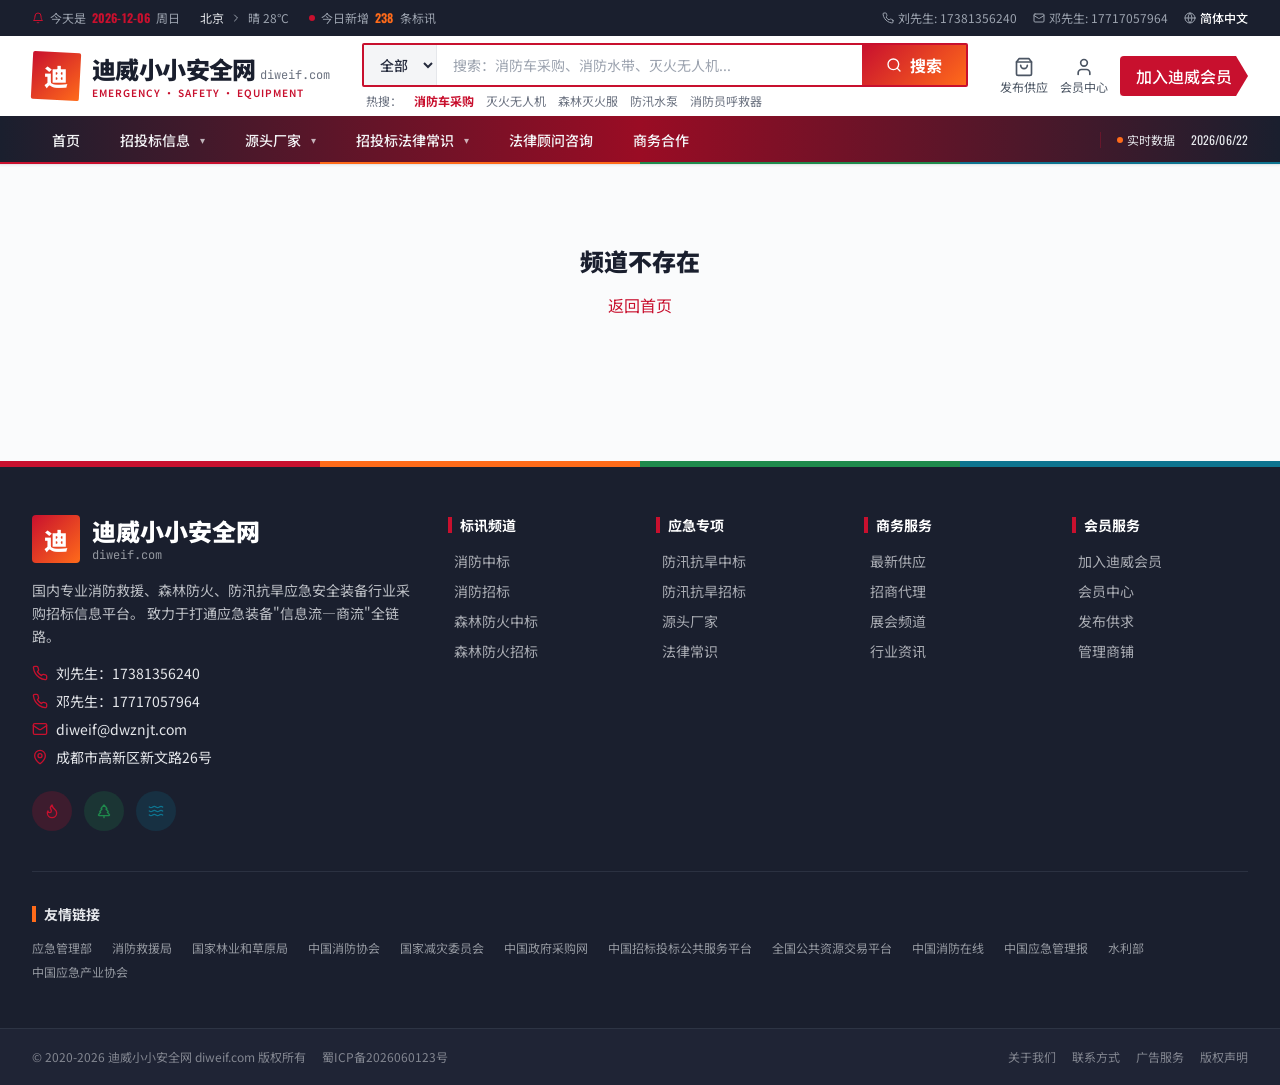
==== index.html @ cff407c4 "Updates" ====
<!doctype html>
<html lang="zh-CN">
  <head>
    <meta charset="UTF-8" />
    <link rel="icon" type="image/svg+xml" href="/favicon.svg" />
    <meta name="viewport" content="width=device-width, initial-scale=1.0" />
    <meta name="description" content="迪威小小安全网 - 中国领先的消防救援、警用装备、森林防火、防汛抗旱应急安全装备采购招标信息平台" />
    <meta name="keywords" content="迪威小小安全网,消防装备,警用装备,森林防火,防汛抗旱,应急救援,招标中标,采购信息" />
    <title>迪威小小安全网 - 应急安全装备采购招标信息平台 | diweif.com</title>
    <link rel="preconnect" href="https://fonts.googleapis.com" />
    <link rel="preconnect" href="https://fonts.gstatic.com" crossorigin />
    <link
      href="https://fonts.googleapis.com/css2?family=Noto+Sans+SC:wght@300;400;500;700;900&family=Oswald:wght@400;500;600;700&family=JetBrains+Mono:wght@400;600&display=swap"
      rel="stylesheet"
    />
    <script type="module" crossorigin src="/assets/index-BjttFkAo.js"></script>
    <link rel="stylesheet" crossorigin href="/assets/index-CAx8ef88.css">
  </head>
  <body>
    <div id="app"></div>
  </body>
</html>
---- assets/index-CAx8ef88.css ----
*,:before,:after{--tw-border-spacing-x: 0;--tw-border-spacing-y: 0;--tw-translate-x: 0;--tw-translate-y: 0;--tw-rotate: 0;--tw-skew-x: 0;--tw-skew-y: 0;--tw-scale-x: 1;--tw-scale-y: 1;--tw-pan-x: ;--tw-pan-y: ;--tw-pinch-zoom: ;--tw-scroll-snap-strictness: proximity;--tw-gradient-from-position: ;--tw-gradient-via-position: ;--tw-gradient-to-position: ;--tw-ordinal: ;--tw-slashed-zero: ;--tw-numeric-figure: ;--tw-numeric-spacing: ;--tw-numeric-fraction: ;--tw-ring-inset: ;--tw-ring-offset-width: 0px;--tw-ring-offset-color: #fff;--tw-ring-color: rgb(59 130 246 / .5);--tw-ring-offset-shadow: 0 0 #0000;--tw-ring-shadow: 0 0 #0000;--tw-shadow: 0 0 #0000;--tw-shadow-colored: 0 0 #0000;--tw-blur: ;--tw-brightness: ;--tw-contrast: ;--tw-grayscale: ;--tw-hue-rotate: ;--tw-invert: ;--tw-saturate: ;--tw-sepia: ;--tw-drop-shadow: ;--tw-backdrop-blur: ;--tw-backdrop-brightness: ;--tw-backdrop-contrast: ;--tw-backdrop-grayscale: ;--tw-backdrop-hue-rotate: ;--tw-backdrop-invert: ;--tw-backdrop-opacity: ;--tw-backdrop-saturate: ;--tw-backdrop-sepia: ;--tw-contain-size: ;--tw-contain-layout: ;--tw-contain-paint: ;--tw-contain-style: }::backdrop{--tw-border-spacing-x: 0;--tw-border-spacing-y: 0;--tw-translate-x: 0;--tw-translate-y: 0;--tw-rotate: 0;--tw-skew-x: 0;--tw-skew-y: 0;--tw-scale-x: 1;--tw-scale-y: 1;--tw-pan-x: ;--tw-pan-y: ;--tw-pinch-zoom: ;--tw-scroll-snap-strictness: proximity;--tw-gradient-from-position: ;--tw-gradient-via-position: ;--tw-gradient-to-position: ;--tw-ordinal: ;--tw-slashed-zero: ;--tw-numeric-figure: ;--tw-numeric-spacing: ;--tw-numeric-fraction: ;--tw-ring-inset: ;--tw-ring-offset-width: 0px;--tw-ring-offset-color: #fff;--tw-ring-color: rgb(59 130 246 / .5);--tw-ring-offset-shadow: 0 0 #0000;--tw-ring-shadow: 0 0 #0000;--tw-shadow: 0 0 #0000;--tw-shadow-colored: 0 0 #0000;--tw-blur: ;--tw-brightness: ;--tw-contrast: ;--tw-grayscale: ;--tw-hue-rotate: ;--tw-invert: ;--tw-saturate: ;--tw-sepia: ;--tw-drop-shadow: ;--tw-backdrop-blur: ;--tw-backdrop-brightness: ;--tw-backdrop-contrast: ;--tw-backdrop-grayscale: ;--tw-backdrop-hue-rotate: ;--tw-backdrop-invert: ;--tw-backdrop-opacity: ;--tw-backdrop-saturate: ;--tw-backdrop-sepia: ;--tw-contain-size: ;--tw-contain-layout: ;--tw-contain-paint: ;--tw-contain-style: }*,:before,:after{box-sizing:border-box;border-width:0;border-style:solid;border-color:#e5e7eb}:before,:after{--tw-content: ""}html,:host{line-height:1.5;-webkit-text-size-adjust:100%;-moz-tab-size:4;-o-tab-size:4;tab-size:4;font-family:Noto Sans SC,system-ui,-apple-system,sans-serif;font-feature-settings:normal;font-variation-settings:normal;-webkit-tap-highlight-color:transparent}body{margin:0;line-height:inherit}hr{height:0;color:inherit;border-top-width:1px}abbr:where([title]){-webkit-text-decoration:underline dotted;text-decoration:underline dotted}h1,h2,h3,h4,h5,h6{font-size:inherit;font-weight:inherit}a{color:inherit;text-decoration:inherit}b,strong{font-weight:bolder}code,kbd,samp,pre{font-family:JetBrains Mono,Menlo,monospace;font-feature-settings:normal;font-variation-settings:normal;font-size:1em}small{font-size:80%}sub,sup{font-size:75%;line-height:0;position:relative;vertical-align:baseline}sub{bottom:-.25em}sup{top:-.5em}table{text-indent:0;border-color:inherit;border-collapse:collapse}button,input,optgroup,select,textarea{font-family:inherit;font-feature-settings:inherit;font-variation-settings:inherit;font-size:100%;font-weight:inherit;line-height:inherit;letter-spacing:inherit;color:inherit;margin:0;padding:0}button,select{text-transform:none}button,input:where([type=button]),input:where([type=reset]),input:where([type=submit]){-webkit-appearance:button;background-color:transparent;background-image:none}:-moz-focusring{outline:auto}:-moz-ui-invalid{box-shadow:none}progress{vertical-align:baseline}::-webkit-inner-spin-button,::-webkit-outer-spin-button{height:auto}[type=search]{-webkit-appearance:textfield;outline-offset:-2px}::-webkit-search-decoration{-webkit-appearance:none}::-webkit-file-upload-button{-webkit-appearance:button;font:inherit}summary{display:list-item}blockquote,dl,dd,h1,h2,h3,h4,h5,h6,hr,figure,p,pre{margin:0}fieldset{margin:0;padding:0}legend{padding:0}ol,ul,menu{list-style:none;margin:0;padding:0}dialog{padding:0}textarea{resize:vertical}input::-moz-placeholder,textarea::-moz-placeholder{opacity:1;color:#9ca3af}input::placeholder,textarea::placeholder{opacity:1;color:#9ca3af}button,[role=button]{cursor:pointer}:disabled{cursor:default}img,svg,video,canvas,audio,iframe,embed,object{display:block;vertical-align:middle}img,video{max-width:100%;height:auto}[hidden]:where(:not([hidden=until-found])){display:none}html{scroll-behavior:smooth;-webkit-font-smoothing:antialiased;-moz-osx-font-smoothing:grayscale}body{--tw-bg-opacity: 1;background-color:rgb(250 251 252 / var(--tw-bg-opacity, 1));font-family:Noto Sans SC,system-ui,-apple-system,sans-serif;--tw-text-opacity: 1;color:rgb(26 31 46 / var(--tw-text-opacity, 1));font-feature-settings:"cv11","ss01","ss03"}.num{font-family:Oswald,JetBrains Mono,monospace;font-variant-numeric:tabular-nums;letter-spacing:.01em}::-webkit-scrollbar{width:10px;height:10px}::-webkit-scrollbar-track{--tw-bg-opacity: 1;background-color:rgb(244 245 247 / var(--tw-bg-opacity, 1))}::-webkit-scrollbar-thumb{border-radius:.25rem;--tw-bg-opacity: 1;background-color:rgb(156 163 175 / var(--tw-bg-opacity, 1))}::-webkit-scrollbar-thumb:hover{--tw-bg-opacity: 1;background-color:rgb(107 114 128 / var(--tw-bg-opacity, 1))}.container-page{margin-left:auto;margin-right:auto;max-width:1320px;padding-left:1rem;padding-right:1rem}@media (min-width: 640px){.container-page{padding-left:1.5rem;padding-right:1.5rem}}@media (min-width: 1024px){.container-page{padding-left:2rem;padding-right:2rem}}.bid-list-item{position:relative;margin-left:-.75rem;margin-right:-.75rem;display:flex;cursor:pointer;align-items:flex-start;gap:.75rem;border-bottom-width:1px;border-color:#e5e7eb99;padding:.625rem .75rem;transition-property:all;transition-timing-function:cubic-bezier(.4,0,.2,1);transition-duration:.2s}.bid-list-item:before{content:"";position:absolute;left:0;top:50%;height:0px;width:3px;--tw-translate-y: -50%;transform:translate(var(--tw-translate-x),var(--tw-translate-y)) rotate(var(--tw-rotate)) skew(var(--tw-skew-x)) skewY(var(--tw-skew-y)) scaleX(var(--tw-scale-x)) scaleY(var(--tw-scale-y));--tw-bg-opacity: 1;background-color:rgb(200 16 46 / var(--tw-bg-opacity, 1));transition-property:all;transition-timing-function:cubic-bezier(.4,0,.2,1);transition-duration:.2s}.bid-list-item:hover{--tw-bg-opacity: 1;background-color:rgb(254 242 243 / var(--tw-bg-opacity, 1));--tw-text-opacity: 1;color:rgb(200 16 46 / var(--tw-text-opacity, 1))}.bid-list-item:hover:before{height:60%}.bid-list-item:hover .bid-date{--tw-text-opacity: 1;color:rgb(200 16 46 / var(--tw-text-opacity, 1))}.btn{display:inline-flex;align-items:center;justify-content:center;gap:.375rem;border-radius:.25rem;padding:.5rem 1rem;font-weight:500;transition-property:all;transition-timing-function:cubic-bezier(.4,0,.2,1);transition-duration:.2s}.btn-fire{--tw-bg-opacity: 1;background-color:rgb(200 16 46 / var(--tw-bg-opacity, 1));--tw-text-opacity: 1;color:rgb(255 255 255 / var(--tw-text-opacity, 1));--tw-shadow: 0 4px 12px rgba(200, 16, 46, .35);--tw-shadow-colored: 0 4px 12px var(--tw-shadow-color);box-shadow:var(--tw-ring-offset-shadow, 0 0 #0000),var(--tw-ring-shadow, 0 0 #0000),var(--tw-shadow)}.btn-fire:hover{--tw-bg-opacity: 1;background-color:rgb(154 12 36 / var(--tw-bg-opacity, 1));--tw-shadow: 0 10px 15px -3px rgb(0 0 0 / .1), 0 4px 6px -4px rgb(0 0 0 / .1);--tw-shadow-colored: 0 10px 15px -3px var(--tw-shadow-color), 0 4px 6px -4px var(--tw-shadow-color);box-shadow:var(--tw-ring-offset-shadow, 0 0 #0000),var(--tw-ring-shadow, 0 0 #0000),var(--tw-shadow)}.btn-outline{border-width:1px;--tw-border-opacity: 1;border-color:rgb(229 231 235 / var(--tw-border-opacity, 1));--tw-text-opacity: 1;color:rgb(37 43 61 / var(--tw-text-opacity, 1))}.btn-outline:hover{--tw-border-opacity: 1;border-color:rgb(200 16 46 / var(--tw-border-opacity, 1));--tw-text-opacity: 1;color:rgb(200 16 46 / var(--tw-text-opacity, 1))}.absolute{position:absolute}.relative{position:relative}.sticky{position:sticky}.inset-0{top:0;right:0;bottom:0;left:0}.inset-x-0{left:0;right:0}.-bottom-1{bottom:-.25rem}.-bottom-10{bottom:-2.5rem}.-bottom-2{bottom:-.5rem}.-bottom-3{bottom:-.75rem}.-bottom-4{bottom:-1rem}.-bottom-\[2px\]{bottom:-2px}.-left-2{left:-.5rem}.-right-1{right:-.25rem}.-right-10{right:-2.5rem}.-right-2{right:-.5rem}.-right-20{right:-5rem}.-right-3{right:-.75rem}.-right-4{right:-1rem}.-right-40{right:-10rem}.-right-6{right:-1.5rem}.-right-8{right:-2rem}.-top-1{top:-.25rem}.-top-10{top:-2.5rem}.-top-2{top:-.5rem}.-top-20{top:-5rem}.-top-8{top:-2rem}.bottom-0{bottom:0}.bottom-12{bottom:3rem}.bottom-2{bottom:.5rem}.bottom-20{bottom:5rem}.bottom-32{bottom:8rem}.bottom-4{bottom:1rem}.bottom-40{bottom:10rem}.bottom-6{bottom:1.5rem}.bottom-8{bottom:2rem}.left-0{left:0}.left-1\/2{left:50%}.left-2{left:.5rem}.left-3{left:.75rem}.left-4{left:1rem}.left-6{left:1.5rem}.right-0{right:0}.right-1\/2{right:50%}.right-1\/3{right:33.333333%}.right-1\/4{right:25%}.right-12{right:3rem}.right-2{right:.5rem}.right-20{right:5rem}.right-3{right:.75rem}.right-32{right:8rem}.right-4{right:1rem}.right-8{right:2rem}.top-0{top:0}.top-1\/2{top:50%}.top-1\/3{top:33.333333%}.top-10{top:2.5rem}.top-2{top:.5rem}.top-24{top:6rem}.top-3{top:.75rem}.top-4{top:1rem}.top-6{top:1.5rem}.top-full{top:100%}.z-0{z-index:0}.z-10{z-index:10}.z-20{z-index:20}.z-30{z-index:30}.z-50{z-index:50}.mx-auto{margin-left:auto;margin-right:auto}.-mt-0\.5{margin-top:-.125rem}.-mt-12{margin-top:-3rem}.mb-1{margin-bottom:.25rem}.mb-12{margin-bottom:3rem}.mb-2{margin-bottom:.5rem}.mb-3{margin-bottom:.75rem}.mb-4{margin-bottom:1rem}.mb-5{margin-bottom:1.25rem}.mb-6{margin-bottom:1.5rem}.mb-8{margin-bottom:2rem}.ml-1{margin-left:.25rem}.ml-2{margin-left:.5rem}.ml-auto{margin-left:auto}.mr-0\.5{margin-right:.125rem}.mr-1{margin-right:.25rem}.mt-0\.5{margin-top:.125rem}.mt-1{margin-top:.25rem}.mt-10{margin-top:2.5rem}.mt-12{margin-top:3rem}.mt-16{margin-top:4rem}.mt-2{margin-top:.5rem}.mt-3{margin-top:.75rem}.mt-4{margin-top:1rem}.mt-5{margin-top:1.25rem}.mt-6{margin-top:1.5rem}.mt-8{margin-top:2rem}.line-clamp-1{overflow:hidden;display:-webkit-box;-webkit-box-orient:vertical;-webkit-line-clamp:1}.line-clamp-2{overflow:hidden;display:-webkit-box;-webkit-box-orient:vertical;-webkit-line-clamp:2}.line-clamp-3{overflow:hidden;display:-webkit-box;-webkit-box-orient:vertical;-webkit-line-clamp:3}.block{display:block}.inline-block{display:inline-block}.inline{display:inline}.flex{display:flex}.inline-flex{display:inline-flex}.table{display:table}.grid{display:grid}.hidden{display:none}.aspect-video{aspect-ratio:16 / 9}.h-0\.5{height:.125rem}.h-1{height:.25rem}.h-1\.5{height:.375rem}.h-10{height:2.5rem}.h-12{height:3rem}.h-14{height:3.5rem}.h-16{height:4rem}.h-2{height:.5rem}.h-2\.5{height:.625rem}.h-20{height:5rem}.h-3{height:.75rem}.h-3\.5{height:.875rem}.h-32{height:8rem}.h-36{height:9rem}.h-4{height:1rem}.h-48{height:12rem}.h-5{height:1.25rem}.h-56{height:14rem}.h-6{height:1.5rem}.h-60{height:15rem}.h-64{height:16rem}.h-7{height:1.75rem}.h-8{height:2rem}.h-80{height:20rem}.h-9{height:2.25rem}.h-96{height:24rem}.h-\[2px\]{height:2px}.h-\[480px\]{height:480px}.h-\[500px\]{height:500px}.h-full{height:100%}.h-px{height:1px}.min-h-\[2\.5em\]{min-height:2.5em}.min-h-\[3em\]{min-height:3em}.min-h-\[400px\]{min-height:400px}.min-h-screen{min-height:100vh}.w-0{width:0px}.w-1{width:.25rem}.w-1\.5{width:.375rem}.w-10{width:2.5rem}.w-12{width:3rem}.w-14{width:3.5rem}.w-16{width:4rem}.w-2{width:.5rem}.w-2\.5{width:.625rem}.w-20{width:5rem}.w-3{width:.75rem}.w-3\.5{width:.875rem}.w-32{width:8rem}.w-4{width:1rem}.w-48{width:12rem}.w-5{width:1.25rem}.w-6{width:1.5rem}.w-60{width:15rem}.w-64{width:16rem}.w-7{width:1.75rem}.w-8{width:2rem}.w-80{width:20rem}.w-9{width:2.25rem}.w-96{width:24rem}.w-\[500px\]{width:500px}.w-full{width:100%}.min-w-0{min-width:0px}.min-w-\[200px\]{min-width:200px}.max-w-2xl{max-width:42rem}.max-w-3xl{max-width:48rem}.max-w-md{max-width:28rem}.max-w-xl{max-width:36rem}.flex-1{flex:1 1 0%}.shrink-0{flex-shrink:0}.-translate-x-1\/2{--tw-translate-x: -50%;transform:translate(var(--tw-translate-x),var(--tw-translate-y)) rotate(var(--tw-rotate)) skew(var(--tw-skew-x)) skewY(var(--tw-skew-y)) scaleX(var(--tw-scale-x)) scaleY(var(--tw-scale-y))}.-translate-y-1\/2{--tw-translate-y: -50%;transform:translate(var(--tw-translate-x),var(--tw-translate-y)) rotate(var(--tw-rotate)) skew(var(--tw-skew-x)) skewY(var(--tw-skew-y)) scaleX(var(--tw-scale-x)) scaleY(var(--tw-scale-y))}.rotate-3{--tw-rotate: 3deg;transform:translate(var(--tw-translate-x),var(--tw-translate-y)) rotate(var(--tw-rotate)) skew(var(--tw-skew-x)) skewY(var(--tw-skew-y)) scaleX(var(--tw-scale-x)) scaleY(var(--tw-scale-y))}.rotate-45{--tw-rotate: 45deg;transform:translate(var(--tw-translate-x),var(--tw-translate-y)) rotate(var(--tw-rotate)) skew(var(--tw-skew-x)) skewY(var(--tw-skew-y)) scaleX(var(--tw-scale-x)) scaleY(var(--tw-scale-y))}@keyframes pulse{50%{opacity:.5}}.animate-pulse{animation:pulse 2s cubic-bezier(.4,0,.6,1) infinite}@keyframes slideUp{0%{opacity:0;transform:translateY(20px)}to{opacity:1;transform:translateY(0)}}.animate-slide-up{animation:slideUp .5s ease-out}.cursor-pointer{cursor:pointer}.select-none{-webkit-user-select:none;-moz-user-select:none;user-select:none}.resize-none{resize:none}.list-disc{list-style-type:disc}.grid-cols-1{grid-template-columns:repeat(1,minmax(0,1fr))}.grid-cols-2{grid-template-columns:repeat(2,minmax(0,1fr))}.flex-col{flex-direction:column}.flex-wrap{flex-wrap:wrap}.items-start{align-items:flex-start}.items-end{align-items:flex-end}.items-center{align-items:center}.items-baseline{align-items:baseline}.items-stretch{align-items:stretch}.justify-center{justify-content:center}.justify-between{justify-content:space-between}.gap-0\.5{gap:.125rem}.gap-1{gap:.25rem}.gap-1\.5{gap:.375rem}.gap-2{gap:.5rem}.gap-3{gap:.75rem}.gap-4{gap:1rem}.gap-5{gap:1.25rem}.gap-6{gap:1.5rem}.gap-8{gap:2rem}.gap-x-4{-moz-column-gap:1rem;column-gap:1rem}.gap-x-5{-moz-column-gap:1.25rem;column-gap:1.25rem}.gap-y-1{row-gap:.25rem}.gap-y-2{row-gap:.5rem}.space-y-1>:not([hidden])~:not([hidden]){--tw-space-y-reverse: 0;margin-top:calc(.25rem * calc(1 - var(--tw-space-y-reverse)));margin-bottom:calc(.25rem * var(--tw-space-y-reverse))}.space-y-1\.5>:not([hidden])~:not([hidden]){--tw-space-y-reverse: 0;margin-top:calc(.375rem * calc(1 - var(--tw-space-y-reverse)));margin-bottom:calc(.375rem * var(--tw-space-y-reverse))}.space-y-2>:not([hidden])~:not([hidden]){--tw-space-y-reverse: 0;margin-top:calc(.5rem * calc(1 - var(--tw-space-y-reverse)));margin-bottom:calc(.5rem * var(--tw-space-y-reverse))}.space-y-2\.5>:not([hidden])~:not([hidden]){--tw-space-y-reverse: 0;margin-top:calc(.625rem * calc(1 - var(--tw-space-y-reverse)));margin-bottom:calc(.625rem * var(--tw-space-y-reverse))}.space-y-3>:not([hidden])~:not([hidden]){--tw-space-y-reverse: 0;margin-top:calc(.75rem * calc(1 - var(--tw-space-y-reverse)));margin-bottom:calc(.75rem * var(--tw-space-y-reverse))}.space-y-4>:not([hidden])~:not([hidden]){--tw-space-y-reverse: 0;margin-top:calc(1rem * calc(1 - var(--tw-space-y-reverse)));margin-bottom:calc(1rem * var(--tw-space-y-reverse))}.space-y-5>:not([hidden])~:not([hidden]){--tw-space-y-reverse: 0;margin-top:calc(1.25rem * calc(1 - var(--tw-space-y-reverse)));margin-bottom:calc(1.25rem * var(--tw-space-y-reverse))}.space-y-6>:not([hidden])~:not([hidden]){--tw-space-y-reverse: 0;margin-top:calc(1.5rem * calc(1 - var(--tw-space-y-reverse)));margin-bottom:calc(1.5rem * var(--tw-space-y-reverse))}.space-y-8>:not([hidden])~:not([hidden]){--tw-space-y-reverse: 0;margin-top:calc(2rem * calc(1 - var(--tw-space-y-reverse)));margin-bottom:calc(2rem * var(--tw-space-y-reverse))}.divide-y>:not([hidden])~:not([hidden]){--tw-divide-y-reverse: 0;border-top-width:calc(1px * calc(1 - var(--tw-divide-y-reverse)));border-bottom-width:calc(1px * var(--tw-divide-y-reverse))}.divide-mist-200>:not([hidden])~:not([hidden]){--tw-divide-opacity: 1;border-color:rgb(229 231 235 / var(--tw-divide-opacity, 1))}.overflow-hidden{overflow:hidden}.overflow-x-auto{overflow-x:auto}.whitespace-nowrap{white-space:nowrap}.whitespace-pre-line{white-space:pre-line}.rounded{border-radius:.25rem}.rounded-full{border-radius:9999px}.rounded-lg{border-radius:.5rem}.rounded-sm{border-radius:.125rem}.border{border-width:1px}.border-2{border-width:2px}.border-y{border-top-width:1px;border-bottom-width:1px}.border-b{border-bottom-width:1px}.border-b-2{border-bottom-width:2px}.border-l{border-left-width:1px}.border-l-4{border-left-width:4px}.border-r{border-right-width:1px}.border-r-0{border-right-width:0px}.border-t{border-top-width:1px}.border-emergency{--tw-border-opacity: 1;border-color:rgb(255 107 26 / var(--tw-border-opacity, 1))}.border-emergency\/30{border-color:#ff6b1a4d}.border-emergency\/60{border-color:#ff6b1a99}.border-fire{--tw-border-opacity: 1;border-color:rgb(200 16 46 / var(--tw-border-opacity, 1))}.border-fire\/20{border-color:#c8102e33}.border-fire\/30{border-color:#c8102e4d}.border-flood{--tw-border-opacity: 1;border-color:rgb(14 116 144 / var(--tw-border-opacity, 1))}.border-forest{--tw-border-opacity: 1;border-color:rgb(31 138 76 / var(--tw-border-opacity, 1))}.border-ink-700\/50{border-color:#3d455580}.border-mist-100{--tw-border-opacity: 1;border-color:rgb(244 245 247 / var(--tw-border-opacity, 1))}.border-mist-200{--tw-border-opacity: 1;border-color:rgb(229 231 235 / var(--tw-border-opacity, 1))}.border-white{--tw-border-opacity: 1;border-color:rgb(255 255 255 / var(--tw-border-opacity, 1))}.border-white\/10{border-color:#ffffff1a}.border-white\/20{border-color:#fff3}.border-white\/30{border-color:#ffffff4d}.border-yellow-500{--tw-border-opacity: 1;border-color:rgb(234 179 8 / var(--tw-border-opacity, 1))}.bg-black\/20{background-color:#0003}.bg-black\/30{background-color:#0000004d}.bg-emergency{--tw-bg-opacity: 1;background-color:rgb(255 107 26 / var(--tw-bg-opacity, 1))}.bg-emergency\/10{background-color:#ff6b1a1a}.bg-emergency\/20{background-color:#ff6b1a33}.bg-emergency\/30{background-color:#ff6b1a4d}.bg-emergency\/5{background-color:#ff6b1a0d}.bg-emergency\/60{background-color:#ff6b1a99}.bg-fire{--tw-bg-opacity: 1;background-color:rgb(200 16 46 / var(--tw-bg-opacity, 1))}.bg-fire\/10{background-color:#c8102e1a}.bg-fire\/20{background-color:#c8102e33}.bg-fire\/30{background-color:#c8102e4d}.bg-fire\/5{background-color:#c8102e0d}.bg-flood{--tw-bg-opacity: 1;background-color:rgb(14 116 144 / var(--tw-bg-opacity, 1))}.bg-flood\/10{background-color:#0e74901a}.bg-flood\/20{background-color:#0e749033}.bg-flood\/5{background-color:#0e74900d}.bg-forest{--tw-bg-opacity: 1;background-color:rgb(31 138 76 / var(--tw-bg-opacity, 1))}.bg-forest\/10{background-color:#1f8a4c1a}.bg-forest\/20{background-color:#1f8a4c33}.bg-forest\/5{background-color:#1f8a4c0d}.bg-gray-300{--tw-bg-opacity: 1;background-color:rgb(209 213 219 / var(--tw-bg-opacity, 1))}.bg-ink-800\/50{background-color:#252b3d80}.bg-ink-900{--tw-bg-opacity: 1;background-color:rgb(26 31 46 / var(--tw-bg-opacity, 1))}.bg-mist-100{--tw-bg-opacity: 1;background-color:rgb(244 245 247 / var(--tw-bg-opacity, 1))}.bg-mist-200{--tw-bg-opacity: 1;background-color:rgb(229 231 235 / var(--tw-bg-opacity, 1))}.bg-mist-50{--tw-bg-opacity: 1;background-color:rgb(250 251 252 / var(--tw-bg-opacity, 1))}.bg-orange-300{--tw-bg-opacity: 1;background-color:rgb(253 186 116 / var(--tw-bg-opacity, 1))}.bg-red-50{--tw-bg-opacity: 1;background-color:rgb(254 242 242 / var(--tw-bg-opacity, 1))}.bg-red-500{--tw-bg-opacity: 1;background-color:rgb(239 68 68 / var(--tw-bg-opacity, 1))}.bg-white{--tw-bg-opacity: 1;background-color:rgb(255 255 255 / var(--tw-bg-opacity, 1))}.bg-white\/0{background-color:#fff0}.bg-white\/10{background-color:#ffffff1a}.bg-white\/20{background-color:#fff3}.bg-white\/30{background-color:#ffffff4d}.bg-white\/40{background-color:#fff6}.bg-white\/5{background-color:#ffffff0d}.bg-white\/95{background-color:#fffffff2}.bg-yellow-400{--tw-bg-opacity: 1;background-color:rgb(250 204 21 / var(--tw-bg-opacity, 1))}.bg-yellow-50{--tw-bg-opacity: 1;background-color:rgb(254 252 232 / var(--tw-bg-opacity, 1))}.bg-gradient-fire{background-image:linear-gradient(135deg,#c8102e,#ff6b1a)}.bg-gradient-to-br{background-image:linear-gradient(to bottom right,var(--tw-gradient-stops))}.bg-gradient-to-r{background-image:linear-gradient(to right,var(--tw-gradient-stops))}.bg-pattern-grid{background-image:linear-gradient(rgba(15,23,42,.04) 1px,transparent 1px),linear-gradient(90deg,rgba(15,23,42,.04) 1px,transparent 1px)}.from-emergency{--tw-gradient-from: #FF6B1A var(--tw-gradient-from-position);--tw-gradient-to: rgb(255 107 26 / 0) var(--tw-gradient-to-position);--tw-gradient-stops: var(--tw-gradient-from), var(--tw-gradient-to)}.from-emergency\/10{--tw-gradient-from: rgb(255 107 26 / .1) var(--tw-gradient-from-position);--tw-gradient-to: rgb(255 107 26 / 0) var(--tw-gradient-to-position);--tw-gradient-stops: var(--tw-gradient-from), var(--tw-gradient-to)}.from-fire{--tw-gradient-from: #C8102E var(--tw-gradient-from-position);--tw-gradient-to: rgb(200 16 46 / 0) var(--tw-gradient-to-position);--tw-gradient-stops: var(--tw-gradient-from), var(--tw-gradient-to)}.from-fire\/5{--tw-gradient-from: rgb(200 16 46 / .05) var(--tw-gradient-from-position);--tw-gradient-to: rgb(200 16 46 / 0) var(--tw-gradient-to-position);--tw-gradient-stops: var(--tw-gradient-from), var(--tw-gradient-to)}.from-flood{--tw-gradient-from: #0E7490 var(--tw-gradient-from-position);--tw-gradient-to: rgb(14 116 144 / 0) var(--tw-gradient-to-position);--tw-gradient-stops: var(--tw-gradient-from), var(--tw-gradient-to)}.from-flood-dark{--tw-gradient-from: #0A5C73 var(--tw-gradient-from-position);--tw-gradient-to: rgb(10 92 115 / 0) var(--tw-gradient-to-position);--tw-gradient-stops: var(--tw-gradient-from), var(--tw-gradient-to)}.from-forest{--tw-gradient-from: #1F8A4C var(--tw-gradient-from-position);--tw-gradient-to: rgb(31 138 76 / 0) var(--tw-gradient-to-position);--tw-gradient-stops: var(--tw-gradient-from), var(--tw-gradient-to)}.from-forest-dark{--tw-gradient-from: #176939 var(--tw-gradient-from-position);--tw-gradient-to: rgb(23 105 57 / 0) var(--tw-gradient-to-position);--tw-gradient-stops: var(--tw-gradient-from), var(--tw-gradient-to)}.from-ink-900{--tw-gradient-from: #1A1F2E var(--tw-gradient-from-position);--tw-gradient-to: rgb(26 31 46 / 0) var(--tw-gradient-to-position);--tw-gradient-stops: var(--tw-gradient-from), var(--tw-gradient-to)}.from-mist-50{--tw-gradient-from: #FAFBFC var(--tw-gradient-from-position);--tw-gradient-to: rgb(250 251 252 / 0) var(--tw-gradient-to-position);--tw-gradient-stops: var(--tw-gradient-from), var(--tw-gradient-to)}.via-emergency{--tw-gradient-to: rgb(255 107 26 / 0) var(--tw-gradient-to-position);--tw-gradient-stops: var(--tw-gradient-from), #FF6B1A var(--tw-gradient-via-position), var(--tw-gradient-to)}.via-fire{--tw-gradient-to: rgb(200 16 46 / 0) var(--tw-gradient-to-position);--tw-gradient-stops: var(--tw-gradient-from), #C8102E var(--tw-gradient-via-position), var(--tw-gradient-to)}.via-fire-dark{--tw-gradient-to: rgb(154 12 36 / 0) var(--tw-gradient-to-position);--tw-gradient-stops: var(--tw-gradient-from), #9A0C24 var(--tw-gradient-via-position), var(--tw-gradient-to)}.via-forest{--tw-gradient-to: rgb(31 138 76 / 0) var(--tw-gradient-to-position);--tw-gradient-stops: var(--tw-gradient-from), #1F8A4C var(--tw-gradient-via-position), var(--tw-gradient-to)}.to-emergency{--tw-gradient-to: #FF6B1A var(--tw-gradient-to-position)}.to-emergency\/5{--tw-gradient-to: rgb(255 107 26 / .05) var(--tw-gradient-to-position)}.to-fire{--tw-gradient-to: #C8102E var(--tw-gradient-to-position)}.to-fire-dark{--tw-gradient-to: #9A0C24 var(--tw-gradient-to-position)}.to-fire-light{--tw-gradient-to: #E63946 var(--tw-gradient-to-position)}.to-fire\/10{--tw-gradient-to: rgb(200 16 46 / .1) var(--tw-gradient-to-position)}.to-flood{--tw-gradient-to: #0E7490 var(--tw-gradient-to-position)}.to-flood-dark{--tw-gradient-to: #0A5C73 var(--tw-gradient-to-position)}.to-flood-light{--tw-gradient-to: #0EA5BD var(--tw-gradient-to-position)}.to-forest{--tw-gradient-to: #1F8A4C var(--tw-gradient-to-position)}.to-forest-dark{--tw-gradient-to: #176939 var(--tw-gradient-to-position)}.to-forest-light{--tw-gradient-to: #2DA960 var(--tw-gradient-to-position)}.to-ink-900{--tw-gradient-to: #1A1F2E var(--tw-gradient-to-position)}.to-white{--tw-gradient-to: #fff var(--tw-gradient-to-position)}.fill-current{fill:currentColor}.p-1{padding:.25rem}.p-12{padding:3rem}.p-2{padding:.5rem}.p-3{padding:.75rem}.p-4{padding:1rem}.p-5{padding:1.25rem}.p-6{padding:1.5rem}.p-7{padding:1.75rem}.p-8{padding:2rem}.px-1{padding-left:.25rem;padding-right:.25rem}.px-1\.5{padding-left:.375rem;padding-right:.375rem}.px-2{padding-left:.5rem;padding-right:.5rem}.px-2\.5{padding-left:.625rem;padding-right:.625rem}.px-3{padding-left:.75rem;padding-right:.75rem}.px-4{padding-left:1rem;padding-right:1rem}.px-5{padding-left:1.25rem;padding-right:1.25rem}.px-6{padding-left:1.5rem;padding-right:1.5rem}.px-8{padding-left:2rem;padding-right:2rem}.py-0\.5{padding-top:.125rem;padding-bottom:.125rem}.py-1{padding-top:.25rem;padding-bottom:.25rem}.py-1\.5{padding-top:.375rem;padding-bottom:.375rem}.py-10{padding-top:2.5rem;padding-bottom:2.5rem}.py-12{padding-top:3rem;padding-bottom:3rem}.py-16{padding-top:4rem;padding-bottom:4rem}.py-2{padding-top:.5rem;padding-bottom:.5rem}.py-2\.5{padding-top:.625rem;padding-bottom:.625rem}.py-20{padding-top:5rem;padding-bottom:5rem}.py-3{padding-top:.75rem;padding-bottom:.75rem}.py-3\.5{padding-top:.875rem;padding-bottom:.875rem}.py-4{padding-top:1rem;padding-bottom:1rem}.py-5{padding-top:1.25rem;padding-bottom:1.25rem}.py-6{padding-top:1.5rem;padding-bottom:1.5rem}.py-8{padding-top:2rem;padding-bottom:2rem}.pb-3{padding-bottom:.75rem}.pb-4{padding-bottom:1rem}.pl-10{padding-left:2.5rem}.pl-12{padding-left:3rem}.pl-4{padding-left:1rem}.pl-5{padding-left:1.25rem}.pl-8{padding-left:2rem}.pr-0{padding-right:0}.pr-12{padding-right:3rem}.pr-4{padding-right:1rem}.pt-1{padding-top:.25rem}.pt-2{padding-top:.5rem}.pt-3{padding-top:.75rem}.pt-4{padding-top:1rem}.pt-5{padding-top:1.25rem}.pt-6{padding-top:1.5rem}.pt-8{padding-top:2rem}.text-left{text-align:left}.text-center{text-align:center}.text-right{text-align:right}.font-display{font-family:Oswald,Noto Sans SC,sans-serif}.font-mono{font-family:JetBrains Mono,Menlo,monospace}.text-2xl{font-size:1.5rem;line-height:2rem}.text-3xl{font-size:1.875rem;line-height:2.25rem}.text-4xl{font-size:2.25rem;line-height:2.5rem}.text-5xl{font-size:3rem;line-height:1}.text-\[100px\]{font-size:100px}.text-\[10px\]{font-size:10px}.text-\[11px\]{font-size:11px}.text-\[120px\]{font-size:120px}.text-\[180px\]{font-size:180px}.text-\[200px\]{font-size:200px}.text-\[80px\]{font-size:80px}.text-base{font-size:1rem;line-height:1.5rem}.text-lg{font-size:1.125rem;line-height:1.75rem}.text-sm{font-size:.875rem;line-height:1.25rem}.text-xl{font-size:1.25rem;line-height:1.75rem}.text-xs{font-size:.75rem;line-height:1rem}.font-black{font-weight:900}.font-bold{font-weight:700}.font-medium{font-weight:500}.font-normal{font-weight:400}.font-semibold{font-weight:600}.uppercase{text-transform:uppercase}.tabular-nums{--tw-numeric-spacing: tabular-nums;font-variant-numeric:var(--tw-ordinal) var(--tw-slashed-zero) var(--tw-numeric-figure) var(--tw-numeric-spacing) var(--tw-numeric-fraction)}.leading-none{line-height:1}.leading-relaxed{line-height:1.625}.leading-snug{line-height:1.375}.leading-tight{line-height:1.25}.tracking-tight{letter-spacing:-.025em}.tracking-wide{letter-spacing:.025em}.tracking-wider{letter-spacing:.05em}.tracking-widest{letter-spacing:.1em}.text-ash-400{--tw-text-opacity: 1;color:rgb(156 163 175 / var(--tw-text-opacity, 1))}.text-ash-500{--tw-text-opacity: 1;color:rgb(107 114 128 / var(--tw-text-opacity, 1))}.text-ash-600{--tw-text-opacity: 1;color:rgb(75 85 99 / var(--tw-text-opacity, 1))}.text-emergency{--tw-text-opacity: 1;color:rgb(255 107 26 / var(--tw-text-opacity, 1))}.text-fire{--tw-text-opacity: 1;color:rgb(200 16 46 / var(--tw-text-opacity, 1))}.text-flood{--tw-text-opacity: 1;color:rgb(14 116 144 / var(--tw-text-opacity, 1))}.text-forest{--tw-text-opacity: 1;color:rgb(31 138 76 / var(--tw-text-opacity, 1))}.text-gray-700{--tw-text-opacity: 1;color:rgb(55 65 81 / var(--tw-text-opacity, 1))}.text-ink-700{--tw-text-opacity: 1;color:rgb(61 69 85 / var(--tw-text-opacity, 1))}.text-ink-800{--tw-text-opacity: 1;color:rgb(37 43 61 / var(--tw-text-opacity, 1))}.text-ink-900{--tw-text-opacity: 1;color:rgb(26 31 46 / var(--tw-text-opacity, 1))}.text-mist-100{--tw-text-opacity: 1;color:rgb(244 245 247 / var(--tw-text-opacity, 1))}.text-mist-100\/90{color:#f4f5f7e6}.text-mist-200{--tw-text-opacity: 1;color:rgb(229 231 235 / var(--tw-text-opacity, 1))}.text-mist-200\/50{color:#e5e7eb80}.text-mist-200\/60{color:#e5e7eb99}.text-mist-200\/70{color:#e5e7ebb3}.text-mist-200\/80{color:#e5e7ebcc}.text-mist-200\/90{color:#e5e7ebe6}.text-orange-900{--tw-text-opacity: 1;color:rgb(124 45 18 / var(--tw-text-opacity, 1))}.text-red-600{--tw-text-opacity: 1;color:rgb(220 38 38 / var(--tw-text-opacity, 1))}.text-white{--tw-text-opacity: 1;color:rgb(255 255 255 / var(--tw-text-opacity, 1))}.text-white\/10{color:#ffffff1a}.text-white\/5{color:#ffffff0d}.text-white\/60{color:#fff9}.text-white\/70{color:#ffffffb3}.text-white\/80{color:#fffc}.text-white\/90{color:#ffffffe6}.text-white\/\[0\.03\]{color:#ffffff08}.text-white\/\[0\.04\]{color:#ffffff0a}.text-yellow-500{--tw-text-opacity: 1;color:rgb(234 179 8 / var(--tw-text-opacity, 1))}.text-yellow-900{--tw-text-opacity: 1;color:rgb(113 63 18 / var(--tw-text-opacity, 1))}.line-through{text-decoration-line:line-through}.placeholder-white\/50::-moz-placeholder{color:#ffffff80}.placeholder-white\/50::placeholder{color:#ffffff80}.opacity-0{opacity:0}.opacity-10{opacity:.1}.opacity-100{opacity:1}.opacity-15{opacity:.15}.opacity-20{opacity:.2}.opacity-30{opacity:.3}.opacity-5{opacity:.05}.opacity-70{opacity:.7}.shadow-2xl{--tw-shadow: 0 25px 50px -12px rgb(0 0 0 / .25);--tw-shadow-colored: 0 25px 50px -12px var(--tw-shadow-color);box-shadow:var(--tw-ring-offset-shadow, 0 0 #0000),var(--tw-ring-shadow, 0 0 #0000),var(--tw-shadow)}.shadow-card{--tw-shadow: 0 2px 8px rgba(15, 23, 42, .06);--tw-shadow-colored: 0 2px 8px var(--tw-shadow-color);box-shadow:var(--tw-ring-offset-shadow, 0 0 #0000),var(--tw-ring-shadow, 0 0 #0000),var(--tw-shadow)}.shadow-card-hover{--tw-shadow: 0 8px 24px rgba(15, 23, 42, .12);--tw-shadow-colored: 0 8px 24px var(--tw-shadow-color);box-shadow:var(--tw-ring-offset-shadow, 0 0 #0000),var(--tw-ring-shadow, 0 0 #0000),var(--tw-shadow)}.shadow-fire-glow{--tw-shadow: 0 4px 12px rgba(200, 16, 46, .35);--tw-shadow-colored: 0 4px 12px var(--tw-shadow-color);box-shadow:var(--tw-ring-offset-shadow, 0 0 #0000),var(--tw-ring-shadow, 0 0 #0000),var(--tw-shadow)}.shadow-lg{--tw-shadow: 0 10px 15px -3px rgb(0 0 0 / .1), 0 4px 6px -4px rgb(0 0 0 / .1);--tw-shadow-colored: 0 10px 15px -3px var(--tw-shadow-color), 0 4px 6px -4px var(--tw-shadow-color);box-shadow:var(--tw-ring-offset-shadow, 0 0 #0000),var(--tw-ring-shadow, 0 0 #0000),var(--tw-shadow)}.shadow-md{--tw-shadow: 0 4px 6px -1px rgb(0 0 0 / .1), 0 2px 4px -2px rgb(0 0 0 / .1);--tw-shadow-colored: 0 4px 6px -1px var(--tw-shadow-color), 0 2px 4px -2px var(--tw-shadow-color);box-shadow:var(--tw-ring-offset-shadow, 0 0 #0000),var(--tw-ring-shadow, 0 0 #0000),var(--tw-shadow)}.shadow-sm{--tw-shadow: 0 1px 2px 0 rgb(0 0 0 / .05);--tw-shadow-colored: 0 1px 2px 0 var(--tw-shadow-color);box-shadow:var(--tw-ring-offset-shadow, 0 0 #0000),var(--tw-ring-shadow, 0 0 #0000),var(--tw-shadow)}.outline-none{outline:2px solid transparent;outline-offset:2px}.blur-3xl{--tw-blur: blur(64px);filter:var(--tw-blur) var(--tw-brightness) var(--tw-contrast) var(--tw-grayscale) var(--tw-hue-rotate) var(--tw-invert) var(--tw-saturate) var(--tw-sepia) var(--tw-drop-shadow)}.filter{filter:var(--tw-blur) var(--tw-brightness) var(--tw-contrast) var(--tw-grayscale) var(--tw-hue-rotate) var(--tw-invert) var(--tw-saturate) var(--tw-sepia) var(--tw-drop-shadow)}.backdrop-blur{--tw-backdrop-blur: blur(8px);-webkit-backdrop-filter:var(--tw-backdrop-blur) var(--tw-backdrop-brightness) var(--tw-backdrop-contrast) var(--tw-backdrop-grayscale) var(--tw-backdrop-hue-rotate) var(--tw-backdrop-invert) var(--tw-backdrop-opacity) var(--tw-backdrop-saturate) var(--tw-backdrop-sepia);backdrop-filter:var(--tw-backdrop-blur) var(--tw-backdrop-brightness) var(--tw-backdrop-contrast) var(--tw-backdrop-grayscale) var(--tw-backdrop-hue-rotate) var(--tw-backdrop-invert) var(--tw-backdrop-opacity) var(--tw-backdrop-saturate) var(--tw-backdrop-sepia)}.backdrop-blur-md{--tw-backdrop-blur: blur(12px);-webkit-backdrop-filter:var(--tw-backdrop-blur) var(--tw-backdrop-brightness) var(--tw-backdrop-contrast) var(--tw-backdrop-grayscale) var(--tw-backdrop-hue-rotate) var(--tw-backdrop-invert) var(--tw-backdrop-opacity) var(--tw-backdrop-saturate) var(--tw-backdrop-sepia);backdrop-filter:var(--tw-backdrop-blur) var(--tw-backdrop-brightness) var(--tw-backdrop-contrast) var(--tw-backdrop-grayscale) var(--tw-backdrop-hue-rotate) var(--tw-backdrop-invert) var(--tw-backdrop-opacity) var(--tw-backdrop-saturate) var(--tw-backdrop-sepia)}.backdrop-blur-sm{--tw-backdrop-blur: blur(4px);-webkit-backdrop-filter:var(--tw-backdrop-blur) var(--tw-backdrop-brightness) var(--tw-backdrop-contrast) var(--tw-backdrop-grayscale) var(--tw-backdrop-hue-rotate) var(--tw-backdrop-invert) var(--tw-backdrop-opacity) var(--tw-backdrop-saturate) var(--tw-backdrop-sepia);backdrop-filter:var(--tw-backdrop-blur) var(--tw-backdrop-brightness) var(--tw-backdrop-contrast) var(--tw-backdrop-grayscale) var(--tw-backdrop-hue-rotate) var(--tw-backdrop-invert) var(--tw-backdrop-opacity) var(--tw-backdrop-saturate) var(--tw-backdrop-sepia)}.transition-all{transition-property:all;transition-timing-function:cubic-bezier(.4,0,.2,1);transition-duration:.15s}.transition-colors{transition-property:color,background-color,border-color,text-decoration-color,fill,stroke;transition-timing-function:cubic-bezier(.4,0,.2,1);transition-duration:.15s}.transition-opacity{transition-property:opacity;transition-timing-function:cubic-bezier(.4,0,.2,1);transition-duration:.15s}.transition-shadow{transition-property:box-shadow;transition-timing-function:cubic-bezier(.4,0,.2,1);transition-duration:.15s}.transition-transform{transition-property:transform;transition-timing-function:cubic-bezier(.4,0,.2,1);transition-duration:.15s}.duration-300{transition-duration:.3s}.duration-500{transition-duration:.5s}.duration-700{transition-duration:.7s}.clip-arrow{clip-path:polygon(0 0,calc(100% - 12px) 0,100% 50%,calc(100% - 12px) 100%,0 100%)}.bg-stripes{background-image:repeating-linear-gradient(45deg,transparent,transparent 10px,rgba(255,255,255,.04) 10px,rgba(255,255,255,.04) 20px)}::-moz-selection{background-color:#c8102e33;--tw-text-opacity: 1;color:rgb(154 12 36 / var(--tw-text-opacity, 1))}::selection{background-color:#c8102e33;--tw-text-opacity: 1;color:rgb(154 12 36 / var(--tw-text-opacity, 1))}@keyframes hero-zoom{0%,to{transform:scale(1)}50%{transform:scale(1.08)}}.animate-hero-zoom{animation:hero-zoom 8s ease-in-out infinite}.marquee-track{animation:marquee 30s linear infinite}@keyframes marquee{0%{transform:translate(0)}to{transform:translate(-50%)}}@keyframes blink-dot{0%,to{opacity:1}50%{opacity:.3}}.blink-dot{animation:blink-dot 1.5s ease-in-out infinite}.placeholder\:text-ash-400::-moz-placeholder{--tw-text-opacity: 1;color:rgb(156 163 175 / var(--tw-text-opacity, 1))}.placeholder\:text-ash-400::placeholder{--tw-text-opacity: 1;color:rgb(156 163 175 / var(--tw-text-opacity, 1))}.hover\:-translate-y-1:hover{--tw-translate-y: -.25rem;transform:translate(var(--tw-translate-x),var(--tw-translate-y)) rotate(var(--tw-rotate)) skew(var(--tw-skew-x)) skewY(var(--tw-skew-y)) scaleX(var(--tw-scale-x)) scaleY(var(--tw-scale-y))}.hover\:bg-emergency\/10:hover{background-color:#ff6b1a1a}.hover\:bg-emergency\/5:hover{background-color:#ff6b1a0d}.hover\:bg-fire:hover{--tw-bg-opacity: 1;background-color:rgb(200 16 46 / var(--tw-bg-opacity, 1))}.hover\:bg-fire\/10:hover{background-color:#c8102e1a}.hover\:bg-fire\/20:hover{background-color:#c8102e33}.hover\:bg-fire\/30:hover{background-color:#c8102e4d}.hover\:bg-fire\/40:hover{background-color:#c8102e66}.hover\:bg-fire\/5:hover{background-color:#c8102e0d}.hover\:bg-flood\/40:hover{background-color:#0e749066}.hover\:bg-forest\/40:hover{background-color:#1f8a4c66}.hover\:bg-mist-100:hover{--tw-bg-opacity: 1;background-color:rgb(244 245 247 / var(--tw-bg-opacity, 1))}.hover\:bg-mist-200:hover{--tw-bg-opacity: 1;background-color:rgb(229 231 235 / var(--tw-bg-opacity, 1))}.hover\:bg-mist-50:hover{--tw-bg-opacity: 1;background-color:rgb(250 251 252 / var(--tw-bg-opacity, 1))}.hover\:bg-white\/10:hover{background-color:#ffffff1a}.hover\:bg-white\/20:hover{background-color:#fff3}.hover\:bg-white\/70:hover{background-color:#ffffffb3}.hover\:text-fire:hover{--tw-text-opacity: 1;color:rgb(200 16 46 / var(--tw-text-opacity, 1))}.hover\:text-white:hover{--tw-text-opacity: 1;color:rgb(255 255 255 / var(--tw-text-opacity, 1))}.hover\:underline:hover{text-decoration-line:underline}.hover\:shadow-card-hover:hover{--tw-shadow: 0 8px 24px rgba(15, 23, 42, .12);--tw-shadow-colored: 0 8px 24px var(--tw-shadow-color);box-shadow:var(--tw-ring-offset-shadow, 0 0 #0000),var(--tw-ring-shadow, 0 0 #0000),var(--tw-shadow)}.hover\:shadow-fire-glow:hover{--tw-shadow: 0 4px 12px rgba(200, 16, 46, .35);--tw-shadow-colored: 0 4px 12px var(--tw-shadow-color);box-shadow:var(--tw-ring-offset-shadow, 0 0 #0000),var(--tw-ring-shadow, 0 0 #0000),var(--tw-shadow)}.hover\:shadow-lg:hover{--tw-shadow: 0 10px 15px -3px rgb(0 0 0 / .1), 0 4px 6px -4px rgb(0 0 0 / .1);--tw-shadow-colored: 0 10px 15px -3px var(--tw-shadow-color), 0 4px 6px -4px var(--tw-shadow-color);box-shadow:var(--tw-ring-offset-shadow, 0 0 #0000),var(--tw-ring-shadow, 0 0 #0000),var(--tw-shadow)}.hover\:shadow-md:hover{--tw-shadow: 0 4px 6px -1px rgb(0 0 0 / .1), 0 2px 4px -2px rgb(0 0 0 / .1);--tw-shadow-colored: 0 4px 6px -1px var(--tw-shadow-color), 0 2px 4px -2px var(--tw-shadow-color);box-shadow:var(--tw-ring-offset-shadow, 0 0 #0000),var(--tw-ring-shadow, 0 0 #0000),var(--tw-shadow)}.focus\:border-emergency:focus{--tw-border-opacity: 1;border-color:rgb(255 107 26 / var(--tw-border-opacity, 1))}.focus\:border-fire:focus{--tw-border-opacity: 1;border-color:rgb(200 16 46 / var(--tw-border-opacity, 1))}.group:hover .group-hover\:w-2{width:.5rem}.group:hover .group-hover\:translate-x-0\.5{--tw-translate-x: .125rem;transform:translate(var(--tw-translate-x),var(--tw-translate-y)) rotate(var(--tw-rotate)) skew(var(--tw-skew-x)) skewY(var(--tw-skew-y)) scaleX(var(--tw-scale-x)) scaleY(var(--tw-scale-y))}.group:hover .group-hover\:translate-x-1{--tw-translate-x: .25rem;transform:translate(var(--tw-translate-x),var(--tw-translate-y)) rotate(var(--tw-rotate)) skew(var(--tw-skew-x)) skewY(var(--tw-skew-y)) scaleX(var(--tw-scale-x)) scaleY(var(--tw-scale-y))}.group:hover .group-hover\:rotate-6{--tw-rotate: 6deg;transform:translate(var(--tw-translate-x),var(--tw-translate-y)) rotate(var(--tw-rotate)) skew(var(--tw-skew-x)) skewY(var(--tw-skew-y)) scaleX(var(--tw-scale-x)) scaleY(var(--tw-scale-y))}.group:hover .group-hover\:bg-black\/10{background-color:#0000001a}.group:hover .group-hover\:text-emergency{--tw-text-opacity: 1;color:rgb(255 107 26 / var(--tw-text-opacity, 1))}.group:hover .group-hover\:text-fire{--tw-text-opacity: 1;color:rgb(200 16 46 / var(--tw-text-opacity, 1))}.group:hover .group-hover\:text-forest{--tw-text-opacity: 1;color:rgb(31 138 76 / var(--tw-text-opacity, 1))}.group:hover .group-hover\:text-white{--tw-text-opacity: 1;color:rgb(255 255 255 / var(--tw-text-opacity, 1))}.group:hover .group-hover\:text-white\/70{color:#ffffffb3}.group:hover .group-hover\:text-white\/80{color:#fffc}.group:hover .group-hover\:opacity-100{opacity:1}.group:hover .group-hover\:shadow-lg{--tw-shadow: 0 10px 15px -3px rgb(0 0 0 / .1), 0 4px 6px -4px rgb(0 0 0 / .1);--tw-shadow-colored: 0 10px 15px -3px var(--tw-shadow-color), 0 4px 6px -4px var(--tw-shadow-color);box-shadow:var(--tw-ring-offset-shadow, 0 0 #0000),var(--tw-ring-shadow, 0 0 #0000),var(--tw-shadow)}@media (min-width: 640px){.sm\:flex{display:flex}.sm\:grid-cols-2{grid-template-columns:repeat(2,minmax(0,1fr))}.sm\:grid-cols-4{grid-template-columns:repeat(4,minmax(0,1fr))}.sm\:flex-row{flex-direction:row}.sm\:border-b-0{border-bottom-width:0px}.sm\:border-r{border-right-width:1px}}@media (min-width: 768px){.md\:left-10{left:2.5rem}.md\:right-16{right:4rem}.md\:col-span-2{grid-column:span 2 / span 2}.md\:col-span-3{grid-column:span 3 / span 3}.md\:col-span-4{grid-column:span 4 / span 4}.md\:col-span-5{grid-column:span 5 / span 5}.md\:inline{display:inline}.md\:flex{display:flex}.md\:hidden{display:none}.md\:h-64{height:16rem}.md\:h-\[520px\]{height:520px}.md\:h-auto{height:auto}.md\:grid-cols-12{grid-template-columns:repeat(12,minmax(0,1fr))}.md\:grid-cols-2{grid-template-columns:repeat(2,minmax(0,1fr))}.md\:grid-cols-3{grid-template-columns:repeat(3,minmax(0,1fr))}.md\:grid-cols-4{grid-template-columns:repeat(4,minmax(0,1fr))}.md\:flex-row{flex-direction:row}.md\:items-start{align-items:flex-start}.md\:justify-start{justify-content:flex-start}.md\:justify-end{justify-content:flex-end}.md\:justify-between{justify-content:space-between}.md\:border-r{border-right-width:1px}.md\:p-10{padding:2.5rem}.md\:p-12{padding:3rem}.md\:p-6{padding:1.5rem}.md\:p-8{padding:2rem}.md\:py-14{padding-top:3.5rem;padding-bottom:3.5rem}.md\:py-20{padding-top:5rem;padding-bottom:5rem}.md\:pr-8{padding-right:2rem}.md\:text-left{text-align:left}.md\:text-2xl{font-size:1.5rem;line-height:2rem}.md\:text-3xl{font-size:1.875rem;line-height:2.25rem}.md\:text-4xl{font-size:2.25rem;line-height:2.5rem}.md\:text-5xl{font-size:3rem;line-height:1}.md\:text-6xl{font-size:3.75rem;line-height:1}.md\:text-\[260px\]{font-size:260px}.md\:text-base{font-size:1rem;line-height:1.5rem}.md\:text-lg{font-size:1.125rem;line-height:1.75rem}}@media (min-width: 1024px){.lg\:col-span-2{grid-column:span 2 / span 2}.lg\:col-span-3{grid-column:span 3 / span 3}.lg\:col-span-4{grid-column:span 4 / span 4}.lg\:col-span-5{grid-column:span 5 / span 5}.lg\:col-span-6{grid-column:span 6 / span 6}.lg\:col-span-7{grid-column:span 7 / span 7}.lg\:col-span-8{grid-column:span 8 / span 8}.lg\:col-span-9{grid-column:span 9 / span 9}.lg\:flex{display:flex}.lg\:grid-cols-12{grid-template-columns:repeat(12,minmax(0,1fr))}.lg\:grid-cols-2{grid-template-columns:repeat(2,minmax(0,1fr))}.lg\:grid-cols-3{grid-template-columns:repeat(3,minmax(0,1fr))}.lg\:grid-cols-4{grid-template-columns:repeat(4,minmax(0,1fr))}.lg\:grid-cols-6{grid-template-columns:repeat(6,minmax(0,1fr))}.lg\:border-b-0{border-bottom-width:0px}.lg\:border-r{border-right-width:1px}.lg\:text-6xl{font-size:3.75rem;line-height:1}}@media (min-width: 1280px){.xl\:inline{display:inline}.xl\:flex{display:flex}}
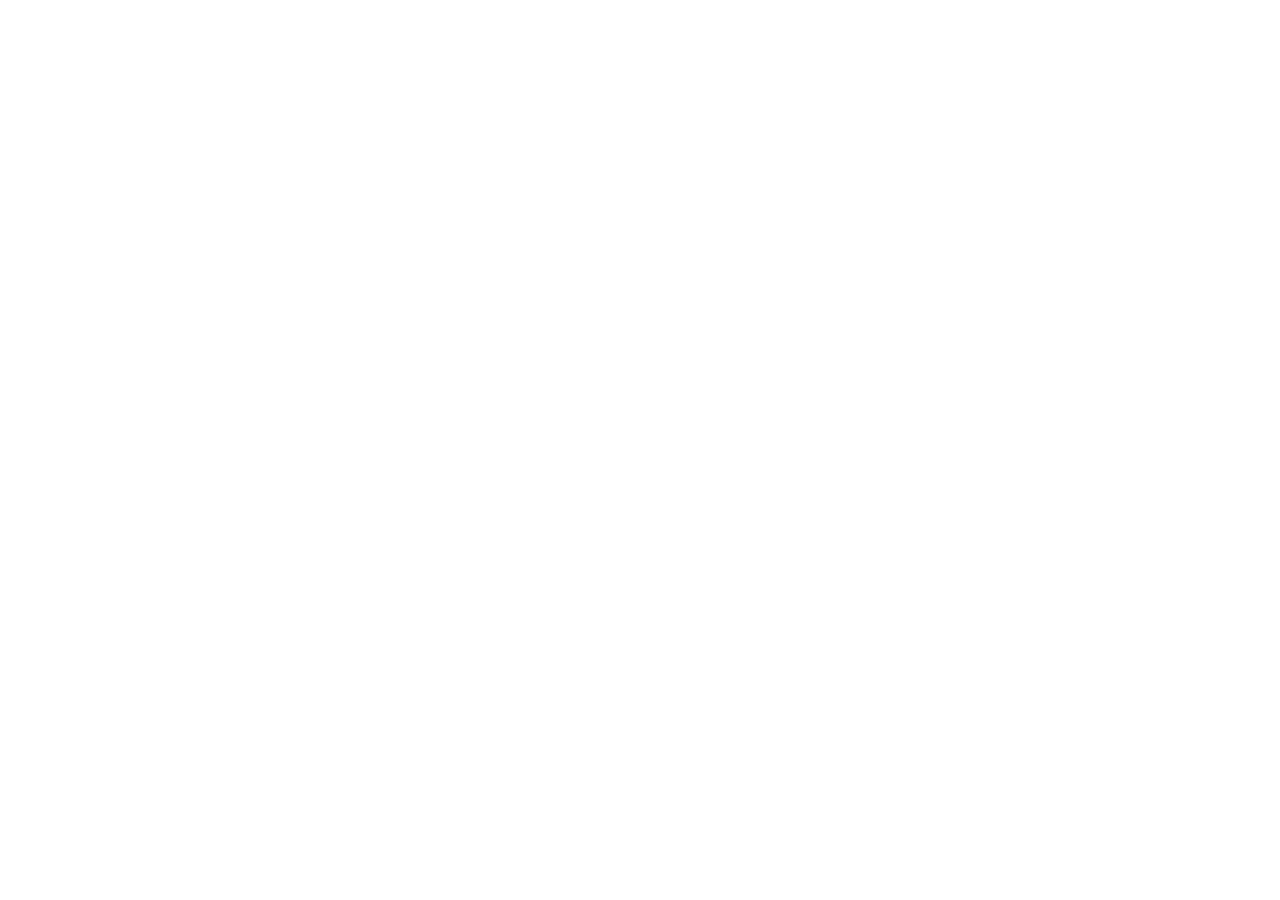
==== commit fd225fd0: "Updates" ====
--- a/index.html
+++ b/index.html
@@ -2,7 +2,7 @@
 <html lang="zh-CN">
   <head>
     <meta charset="UTF-8" />
-    <link rel="icon" type="image/svg+xml" href="/favicon.svg" />
+    <link rel="icon" type="image/svg+xml" href="/yinganwangfuke/favicon.svg" />
     <meta name="viewport" content="width=device-width, initial-scale=1.0" />
     <meta name="description" content="迪威小小安全网 - 中国领先的消防救援、警用装备、森林防火、防汛抗旱应急安全装备采购招标信息平台" />
     <meta name="keywords" content="迪威小小安全网,消防装备,警用装备,森林防火,防汛抗旱,应急救援,招标中标,采购信息" />
@@ -13,8 +13,8 @@
       href="https://fonts.googleapis.com/css2?family=Noto+Sans+SC:wght@300;400;500;700;900&family=Oswald:wght@400;500;600;700&family=JetBrains+Mono:wght@400;600&display=swap"
       rel="stylesheet"
     />
-    <script type="module" crossorigin src="/assets/index-BjttFkAo.js"></script>
-    <link rel="stylesheet" crossorigin href="/assets/index-CAx8ef88.css">
+    <script type="module" crossorigin src="/yinganwangfuke/assets/index-Bx32Ie4C.js"></script>
+    <link rel="stylesheet" crossorigin href="/yinganwangfuke/assets/index-CAx8ef88.css">
   </head>
   <body>
     <div id="app"></div>
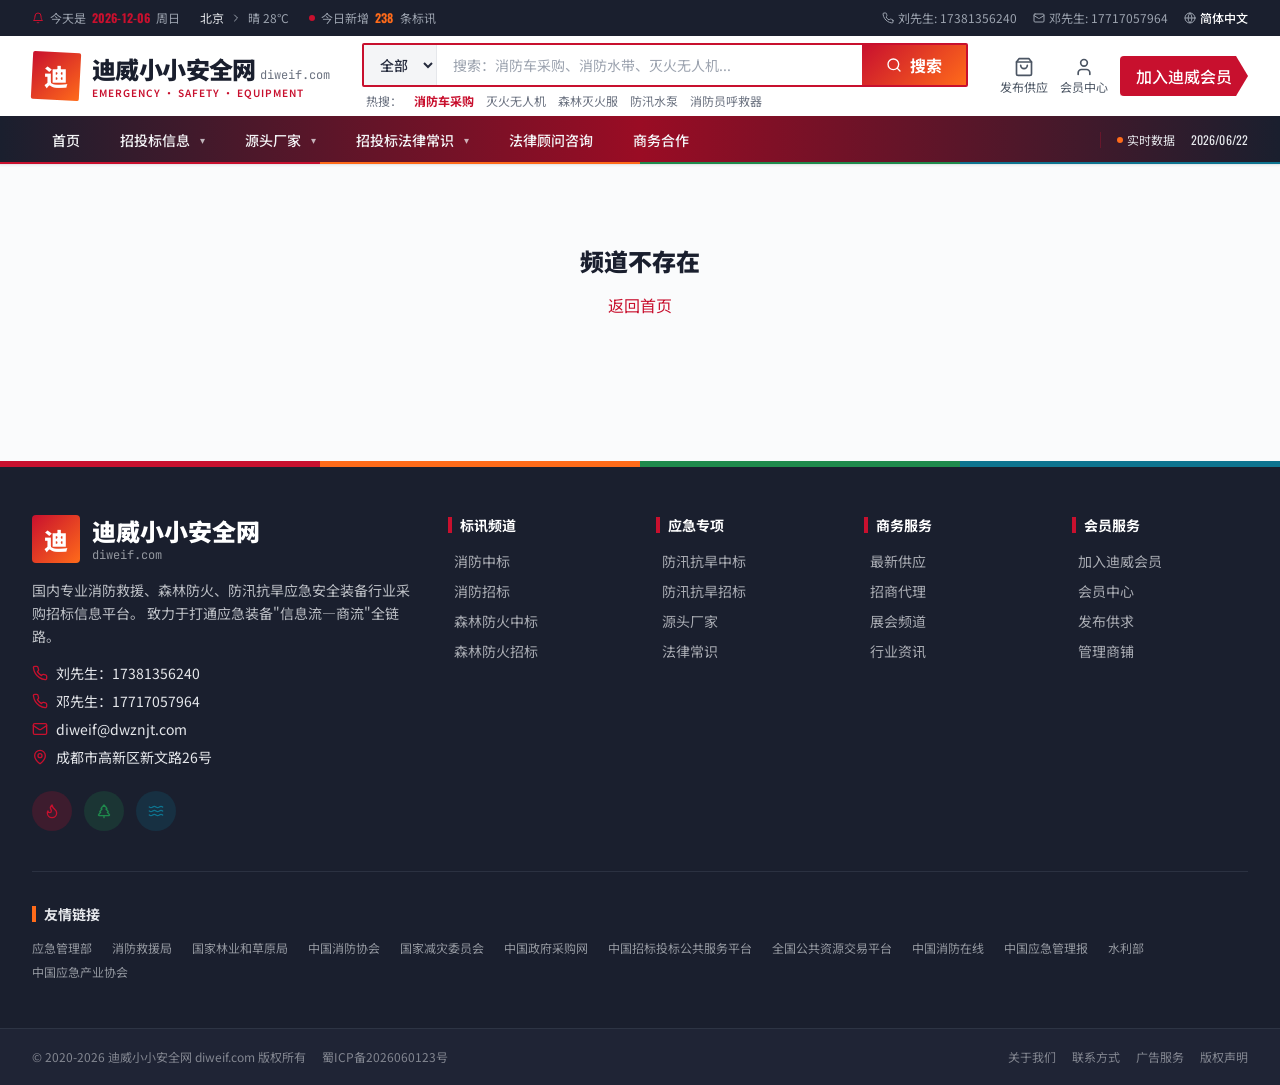
==== commit 4ea03a3c: "Updates" ====
--- a/index.html
+++ b/index.html
@@ -2,7 +2,7 @@
 <html lang="zh-CN">
   <head>
     <meta charset="UTF-8" />
-    <link rel="icon" type="image/svg+xml" href="/yinganwangfuke/favicon.svg" />
+    <link rel="icon" type="image/svg+xml" href="./favicon.svg" />
     <meta name="viewport" content="width=device-width, initial-scale=1.0" />
     <meta name="description" content="迪威小小安全网 - 中国领先的消防救援、警用装备、森林防火、防汛抗旱应急安全装备采购招标信息平台" />
     <meta name="keywords" content="迪威小小安全网,消防装备,警用装备,森林防火,防汛抗旱,应急救援,招标中标,采购信息" />
@@ -13,8 +13,8 @@
       href="https://fonts.googleapis.com/css2?family=Noto+Sans+SC:wght@300;400;500;700;900&family=Oswald:wght@400;500;600;700&family=JetBrains+Mono:wght@400;600&display=swap"
       rel="stylesheet"
     />
-    <script type="module" crossorigin src="/yinganwangfuke/assets/index-Bx32Ie4C.js"></script>
-    <link rel="stylesheet" crossorigin href="/yinganwangfuke/assets/index-CAx8ef88.css">
+    <script type="module" crossorigin src="./assets/index-CA8XmKmU.js"></script>
+    <link rel="stylesheet" crossorigin href="./assets/index-CAx8ef88.css">
   </head>
   <body>
     <div id="app"></div>
--- a/assets/index-CAx8ef88.css
+++ b/assets/index-CAx8ef88.css
@@ -0,0 +1 @@
+*,:before,:after{--tw-border-spacing-x: 0;--tw-border-spacing-y: 0;--tw-translate-x: 0;--tw-translate-y: 0;--tw-rotate: 0;--tw-skew-x: 0;--tw-skew-y: 0;--tw-scale-x: 1;--tw-scale-y: 1;--tw-pan-x: ;--tw-pan-y: ;--tw-pinch-zoom: ;--tw-scroll-snap-strictness: proximity;--tw-gradient-from-position: ;--tw-gradient-via-position: ;--tw-gradient-to-position: ;--tw-ordinal: ;--tw-slashed-zero: ;--tw-numeric-figure: ;--tw-numeric-spacing: ;--tw-numeric-fraction: ;--tw-ring-inset: ;--tw-ring-offset-width: 0px;--tw-ring-offset-color: #fff;--tw-ring-color: rgb(59 130 246 / .5);--tw-ring-offset-shadow: 0 0 #0000;--tw-ring-shadow: 0 0 #0000;--tw-shadow: 0 0 #0000;--tw-shadow-colored: 0 0 #0000;--tw-blur: ;--tw-brightness: ;--tw-contrast: ;--tw-grayscale: ;--tw-hue-rotate: ;--tw-invert: ;--tw-saturate: ;--tw-sepia: ;--tw-drop-shadow: ;--tw-backdrop-blur: ;--tw-backdrop-brightness: ;--tw-backdrop-contrast: ;--tw-backdrop-grayscale: ;--tw-backdrop-hue-rotate: ;--tw-backdrop-invert: ;--tw-backdrop-opacity: ;--tw-backdrop-saturate: ;--tw-backdrop-sepia: ;--tw-contain-size: ;--tw-contain-layout: ;--tw-contain-paint: ;--tw-contain-style: }::backdrop{--tw-border-spacing-x: 0;--tw-border-spacing-y: 0;--tw-translate-x: 0;--tw-translate-y: 0;--tw-rotate: 0;--tw-skew-x: 0;--tw-skew-y: 0;--tw-scale-x: 1;--tw-scale-y: 1;--tw-pan-x: ;--tw-pan-y: ;--tw-pinch-zoom: ;--tw-scroll-snap-strictness: proximity;--tw-gradient-from-position: ;--tw-gradient-via-position: ;--tw-gradient-to-position: ;--tw-ordinal: ;--tw-slashed-zero: ;--tw-numeric-figure: ;--tw-numeric-spacing: ;--tw-numeric-fraction: ;--tw-ring-inset: ;--tw-ring-offset-width: 0px;--tw-ring-offset-color: #fff;--tw-ring-color: rgb(59 130 246 / .5);--tw-ring-offset-shadow: 0 0 #0000;--tw-ring-shadow: 0 0 #0000;--tw-shadow: 0 0 #0000;--tw-shadow-colored: 0 0 #0000;--tw-blur: ;--tw-brightness: ;--tw-contrast: ;--tw-grayscale: ;--tw-hue-rotate: ;--tw-invert: ;--tw-saturate: ;--tw-sepia: ;--tw-drop-shadow: ;--tw-backdrop-blur: ;--tw-backdrop-brightness: ;--tw-backdrop-contrast: ;--tw-backdrop-grayscale: ;--tw-backdrop-hue-rotate: ;--tw-backdrop-invert: ;--tw-backdrop-opacity: ;--tw-backdrop-saturate: ;--tw-backdrop-sepia: ;--tw-contain-size: ;--tw-contain-layout: ;--tw-contain-paint: ;--tw-contain-style: }*,:before,:after{box-sizing:border-box;border-width:0;border-style:solid;border-color:#e5e7eb}:before,:after{--tw-content: ""}html,:host{line-height:1.5;-webkit-text-size-adjust:100%;-moz-tab-size:4;-o-tab-size:4;tab-size:4;font-family:Noto Sans SC,system-ui,-apple-system,sans-serif;font-feature-settings:normal;font-variation-settings:normal;-webkit-tap-highlight-color:transparent}body{margin:0;line-height:inherit}hr{height:0;color:inherit;border-top-width:1px}abbr:where([title]){-webkit-text-decoration:underline dotted;text-decoration:underline dotted}h1,h2,h3,h4,h5,h6{font-size:inherit;font-weight:inherit}a{color:inherit;text-decoration:inherit}b,strong{font-weight:bolder}code,kbd,samp,pre{font-family:JetBrains Mono,Menlo,monospace;font-feature-settings:normal;font-variation-settings:normal;font-size:1em}small{font-size:80%}sub,sup{font-size:75%;line-height:0;position:relative;vertical-align:baseline}sub{bottom:-.25em}sup{top:-.5em}table{text-indent:0;border-color:inherit;border-collapse:collapse}button,input,optgroup,select,textarea{font-family:inherit;font-feature-settings:inherit;font-variation-settings:inherit;font-size:100%;font-weight:inherit;line-height:inherit;letter-spacing:inherit;color:inherit;margin:0;padding:0}button,select{text-transform:none}button,input:where([type=button]),input:where([type=reset]),input:where([type=submit]){-webkit-appearance:button;background-color:transparent;background-image:none}:-moz-focusring{outline:auto}:-moz-ui-invalid{box-shadow:none}progress{vertical-align:baseline}::-webkit-inner-spin-button,::-webkit-outer-spin-button{height:auto}[type=search]{-webkit-appearance:textfield;outline-offset:-2px}::-webkit-search-decoration{-webkit-appearance:none}::-webkit-file-upload-button{-webkit-appearance:button;font:inherit}summary{display:list-item}blockquote,dl,dd,h1,h2,h3,h4,h5,h6,hr,figure,p,pre{margin:0}fieldset{margin:0;padding:0}legend{padding:0}ol,ul,menu{list-style:none;margin:0;padding:0}dialog{padding:0}textarea{resize:vertical}input::-moz-placeholder,textarea::-moz-placeholder{opacity:1;color:#9ca3af}input::placeholder,textarea::placeholder{opacity:1;color:#9ca3af}button,[role=button]{cursor:pointer}:disabled{cursor:default}img,svg,video,canvas,audio,iframe,embed,object{display:block;vertical-align:middle}img,video{max-width:100%;height:auto}[hidden]:where(:not([hidden=until-found])){display:none}html{scroll-behavior:smooth;-webkit-font-smoothing:antialiased;-moz-osx-font-smoothing:grayscale}body{--tw-bg-opacity: 1;background-color:rgb(250 251 252 / var(--tw-bg-opacity, 1));font-family:Noto Sans SC,system-ui,-apple-system,sans-serif;--tw-text-opacity: 1;color:rgb(26 31 46 / var(--tw-text-opacity, 1));font-feature-settings:"cv11","ss01","ss03"}.num{font-family:Oswald,JetBrains Mono,monospace;font-variant-numeric:tabular-nums;letter-spacing:.01em}::-webkit-scrollbar{width:10px;height:10px}::-webkit-scrollbar-track{--tw-bg-opacity: 1;background-color:rgb(244 245 247 / var(--tw-bg-opacity, 1))}::-webkit-scrollbar-thumb{border-radius:.25rem;--tw-bg-opacity: 1;background-color:rgb(156 163 175 / var(--tw-bg-opacity, 1))}::-webkit-scrollbar-thumb:hover{--tw-bg-opacity: 1;background-color:rgb(107 114 128 / var(--tw-bg-opacity, 1))}.container-page{margin-left:auto;margin-right:auto;max-width:1320px;padding-left:1rem;padding-right:1rem}@media (min-width: 640px){.container-page{padding-left:1.5rem;padding-right:1.5rem}}@media (min-width: 1024px){.container-page{padding-left:2rem;padding-right:2rem}}.bid-list-item{position:relative;margin-left:-.75rem;margin-right:-.75rem;display:flex;cursor:pointer;align-items:flex-start;gap:.75rem;border-bottom-width:1px;border-color:#e5e7eb99;padding:.625rem .75rem;transition-property:all;transition-timing-function:cubic-bezier(.4,0,.2,1);transition-duration:.2s}.bid-list-item:before{content:"";position:absolute;left:0;top:50%;height:0px;width:3px;--tw-translate-y: -50%;transform:translate(var(--tw-translate-x),var(--tw-translate-y)) rotate(var(--tw-rotate)) skew(var(--tw-skew-x)) skewY(var(--tw-skew-y)) scaleX(var(--tw-scale-x)) scaleY(var(--tw-scale-y));--tw-bg-opacity: 1;background-color:rgb(200 16 46 / var(--tw-bg-opacity, 1));transition-property:all;transition-timing-function:cubic-bezier(.4,0,.2,1);transition-duration:.2s}.bid-list-item:hover{--tw-bg-opacity: 1;background-color:rgb(254 242 243 / var(--tw-bg-opacity, 1));--tw-text-opacity: 1;color:rgb(200 16 46 / var(--tw-text-opacity, 1))}.bid-list-item:hover:before{height:60%}.bid-list-item:hover .bid-date{--tw-text-opacity: 1;color:rgb(200 16 46 / var(--tw-text-opacity, 1))}.btn{display:inline-flex;align-items:center;justify-content:center;gap:.375rem;border-radius:.25rem;padding:.5rem 1rem;font-weight:500;transition-property:all;transition-timing-function:cubic-bezier(.4,0,.2,1);transition-duration:.2s}.btn-fire{--tw-bg-opacity: 1;background-color:rgb(200 16 46 / var(--tw-bg-opacity, 1));--tw-text-opacity: 1;color:rgb(255 255 255 / var(--tw-text-opacity, 1));--tw-shadow: 0 4px 12px rgba(200, 16, 46, .35);--tw-shadow-colored: 0 4px 12px var(--tw-shadow-color);box-shadow:var(--tw-ring-offset-shadow, 0 0 #0000),var(--tw-ring-shadow, 0 0 #0000),var(--tw-shadow)}.btn-fire:hover{--tw-bg-opacity: 1;background-color:rgb(154 12 36 / var(--tw-bg-opacity, 1));--tw-shadow: 0 10px 15px -3px rgb(0 0 0 / .1), 0 4px 6px -4px rgb(0 0 0 / .1);--tw-shadow-colored: 0 10px 15px -3px var(--tw-shadow-color), 0 4px 6px -4px var(--tw-shadow-color);box-shadow:var(--tw-ring-offset-shadow, 0 0 #0000),var(--tw-ring-shadow, 0 0 #0000),var(--tw-shadow)}.btn-outline{border-width:1px;--tw-border-opacity: 1;border-color:rgb(229 231 235 / var(--tw-border-opacity, 1));--tw-text-opacity: 1;color:rgb(37 43 61 / var(--tw-text-opacity, 1))}.btn-outline:hover{--tw-border-opacity: 1;border-color:rgb(200 16 46 / var(--tw-border-opacity, 1));--tw-text-opacity: 1;color:rgb(200 16 46 / var(--tw-text-opacity, 1))}.absolute{position:absolute}.relative{position:relative}.sticky{position:sticky}.inset-0{top:0;right:0;bottom:0;left:0}.inset-x-0{left:0;right:0}.-bottom-1{bottom:-.25rem}.-bottom-10{bottom:-2.5rem}.-bottom-2{bottom:-.5rem}.-bottom-3{bottom:-.75rem}.-bottom-4{bottom:-1rem}.-bottom-\[2px\]{bottom:-2px}.-left-2{left:-.5rem}.-right-1{right:-.25rem}.-right-10{right:-2.5rem}.-right-2{right:-.5rem}.-right-20{right:-5rem}.-right-3{right:-.75rem}.-right-4{right:-1rem}.-right-40{right:-10rem}.-right-6{right:-1.5rem}.-right-8{right:-2rem}.-top-1{top:-.25rem}.-top-10{top:-2.5rem}.-top-2{top:-.5rem}.-top-20{top:-5rem}.-top-8{top:-2rem}.bottom-0{bottom:0}.bottom-12{bottom:3rem}.bottom-2{bottom:.5rem}.bottom-20{bottom:5rem}.bottom-32{bottom:8rem}.bottom-4{bottom:1rem}.bottom-40{bottom:10rem}.bottom-6{bottom:1.5rem}.bottom-8{bottom:2rem}.left-0{left:0}.left-1\/2{left:50%}.left-2{left:.5rem}.left-3{left:.75rem}.left-4{left:1rem}.left-6{left:1.5rem}.right-0{right:0}.right-1\/2{right:50%}.right-1\/3{right:33.333333%}.right-1\/4{right:25%}.right-12{right:3rem}.right-2{right:.5rem}.right-20{right:5rem}.right-3{right:.75rem}.right-32{right:8rem}.right-4{right:1rem}.right-8{right:2rem}.top-0{top:0}.top-1\/2{top:50%}.top-1\/3{top:33.333333%}.top-10{top:2.5rem}.top-2{top:.5rem}.top-24{top:6rem}.top-3{top:.75rem}.top-4{top:1rem}.top-6{top:1.5rem}.top-full{top:100%}.z-0{z-index:0}.z-10{z-index:10}.z-20{z-index:20}.z-30{z-index:30}.z-50{z-index:50}.mx-auto{margin-left:auto;margin-right:auto}.-mt-0\.5{margin-top:-.125rem}.-mt-12{margin-top:-3rem}.mb-1{margin-bottom:.25rem}.mb-12{margin-bottom:3rem}.mb-2{margin-bottom:.5rem}.mb-3{margin-bottom:.75rem}.mb-4{margin-bottom:1rem}.mb-5{margin-bottom:1.25rem}.mb-6{margin-bottom:1.5rem}.mb-8{margin-bottom:2rem}.ml-1{margin-left:.25rem}.ml-2{margin-left:.5rem}.ml-auto{margin-left:auto}.mr-0\.5{margin-right:.125rem}.mr-1{margin-right:.25rem}.mt-0\.5{margin-top:.125rem}.mt-1{margin-top:.25rem}.mt-10{margin-top:2.5rem}.mt-12{margin-top:3rem}.mt-16{margin-top:4rem}.mt-2{margin-top:.5rem}.mt-3{margin-top:.75rem}.mt-4{margin-top:1rem}.mt-5{margin-top:1.25rem}.mt-6{margin-top:1.5rem}.mt-8{margin-top:2rem}.line-clamp-1{overflow:hidden;display:-webkit-box;-webkit-box-orient:vertical;-webkit-line-clamp:1}.line-clamp-2{overflow:hidden;display:-webkit-box;-webkit-box-orient:vertical;-webkit-line-clamp:2}.line-clamp-3{overflow:hidden;display:-webkit-box;-webkit-box-orient:vertical;-webkit-line-clamp:3}.block{display:block}.inline-block{display:inline-block}.inline{display:inline}.flex{display:flex}.inline-flex{display:inline-flex}.table{display:table}.grid{display:grid}.hidden{display:none}.aspect-video{aspect-ratio:16 / 9}.h-0\.5{height:.125rem}.h-1{height:.25rem}.h-1\.5{height:.375rem}.h-10{height:2.5rem}.h-12{height:3rem}.h-14{height:3.5rem}.h-16{height:4rem}.h-2{height:.5rem}.h-2\.5{height:.625rem}.h-20{height:5rem}.h-3{height:.75rem}.h-3\.5{height:.875rem}.h-32{height:8rem}.h-36{height:9rem}.h-4{height:1rem}.h-48{height:12rem}.h-5{height:1.25rem}.h-56{height:14rem}.h-6{height:1.5rem}.h-60{height:15rem}.h-64{height:16rem}.h-7{height:1.75rem}.h-8{height:2rem}.h-80{height:20rem}.h-9{height:2.25rem}.h-96{height:24rem}.h-\[2px\]{height:2px}.h-\[480px\]{height:480px}.h-\[500px\]{height:500px}.h-full{height:100%}.h-px{height:1px}.min-h-\[2\.5em\]{min-height:2.5em}.min-h-\[3em\]{min-height:3em}.min-h-\[400px\]{min-height:400px}.min-h-screen{min-height:100vh}.w-0{width:0px}.w-1{width:.25rem}.w-1\.5{width:.375rem}.w-10{width:2.5rem}.w-12{width:3rem}.w-14{width:3.5rem}.w-16{width:4rem}.w-2{width:.5rem}.w-2\.5{width:.625rem}.w-20{width:5rem}.w-3{width:.75rem}.w-3\.5{width:.875rem}.w-32{width:8rem}.w-4{width:1rem}.w-48{width:12rem}.w-5{width:1.25rem}.w-6{width:1.5rem}.w-60{width:15rem}.w-64{width:16rem}.w-7{width:1.75rem}.w-8{width:2rem}.w-80{width:20rem}.w-9{width:2.25rem}.w-96{width:24rem}.w-\[500px\]{width:500px}.w-full{width:100%}.min-w-0{min-width:0px}.min-w-\[200px\]{min-width:200px}.max-w-2xl{max-width:42rem}.max-w-3xl{max-width:48rem}.max-w-md{max-width:28rem}.max-w-xl{max-width:36rem}.flex-1{flex:1 1 0%}.shrink-0{flex-shrink:0}.-translate-x-1\/2{--tw-translate-x: -50%;transform:translate(var(--tw-translate-x),var(--tw-translate-y)) rotate(var(--tw-rotate)) skew(var(--tw-skew-x)) skewY(var(--tw-skew-y)) scaleX(var(--tw-scale-x)) scaleY(var(--tw-scale-y))}.-translate-y-1\/2{--tw-translate-y: -50%;transform:translate(var(--tw-translate-x),var(--tw-translate-y)) rotate(var(--tw-rotate)) skew(var(--tw-skew-x)) skewY(var(--tw-skew-y)) scaleX(var(--tw-scale-x)) scaleY(var(--tw-scale-y))}.rotate-3{--tw-rotate: 3deg;transform:translate(var(--tw-translate-x),var(--tw-translate-y)) rotate(var(--tw-rotate)) skew(var(--tw-skew-x)) skewY(var(--tw-skew-y)) scaleX(var(--tw-scale-x)) scaleY(var(--tw-scale-y))}.rotate-45{--tw-rotate: 45deg;transform:translate(var(--tw-translate-x),var(--tw-translate-y)) rotate(var(--tw-rotate)) skew(var(--tw-skew-x)) skewY(var(--tw-skew-y)) scaleX(var(--tw-scale-x)) scaleY(var(--tw-scale-y))}@keyframes pulse{50%{opacity:.5}}.animate-pulse{animation:pulse 2s cubic-bezier(.4,0,.6,1) infinite}@keyframes slideUp{0%{opacity:0;transform:translateY(20px)}to{opacity:1;transform:translateY(0)}}.animate-slide-up{animation:slideUp .5s ease-out}.cursor-pointer{cursor:pointer}.select-none{-webkit-user-select:none;-moz-user-select:none;user-select:none}.resize-none{resize:none}.list-disc{list-style-type:disc}.grid-cols-1{grid-template-columns:repeat(1,minmax(0,1fr))}.grid-cols-2{grid-template-columns:repeat(2,minmax(0,1fr))}.flex-col{flex-direction:column}.flex-wrap{flex-wrap:wrap}.items-start{align-items:flex-start}.items-end{align-items:flex-end}.items-center{align-items:center}.items-baseline{align-items:baseline}.items-stretch{align-items:stretch}.justify-center{justify-content:center}.justify-between{justify-content:space-between}.gap-0\.5{gap:.125rem}.gap-1{gap:.25rem}.gap-1\.5{gap:.375rem}.gap-2{gap:.5rem}.gap-3{gap:.75rem}.gap-4{gap:1rem}.gap-5{gap:1.25rem}.gap-6{gap:1.5rem}.gap-8{gap:2rem}.gap-x-4{-moz-column-gap:1rem;column-gap:1rem}.gap-x-5{-moz-column-gap:1.25rem;column-gap:1.25rem}.gap-y-1{row-gap:.25rem}.gap-y-2{row-gap:.5rem}.space-y-1>:not([hidden])~:not([hidden]){--tw-space-y-reverse: 0;margin-top:calc(.25rem * calc(1 - var(--tw-space-y-reverse)));margin-bottom:calc(.25rem * var(--tw-space-y-reverse))}.space-y-1\.5>:not([hidden])~:not([hidden]){--tw-space-y-reverse: 0;margin-top:calc(.375rem * calc(1 - var(--tw-space-y-reverse)));margin-bottom:calc(.375rem * var(--tw-space-y-reverse))}.space-y-2>:not([hidden])~:not([hidden]){--tw-space-y-reverse: 0;margin-top:calc(.5rem * calc(1 - var(--tw-space-y-reverse)));margin-bottom:calc(.5rem * var(--tw-space-y-reverse))}.space-y-2\.5>:not([hidden])~:not([hidden]){--tw-space-y-reverse: 0;margin-top:calc(.625rem * calc(1 - var(--tw-space-y-reverse)));margin-bottom:calc(.625rem * var(--tw-space-y-reverse))}.space-y-3>:not([hidden])~:not([hidden]){--tw-space-y-reverse: 0;margin-top:calc(.75rem * calc(1 - var(--tw-space-y-reverse)));margin-bottom:calc(.75rem * var(--tw-space-y-reverse))}.space-y-4>:not([hidden])~:not([hidden]){--tw-space-y-reverse: 0;margin-top:calc(1rem * calc(1 - var(--tw-space-y-reverse)));margin-bottom:calc(1rem * var(--tw-space-y-reverse))}.space-y-5>:not([hidden])~:not([hidden]){--tw-space-y-reverse: 0;margin-top:calc(1.25rem * calc(1 - var(--tw-space-y-reverse)));margin-bottom:calc(1.25rem * var(--tw-space-y-reverse))}.space-y-6>:not([hidden])~:not([hidden]){--tw-space-y-reverse: 0;margin-top:calc(1.5rem * calc(1 - var(--tw-space-y-reverse)));margin-bottom:calc(1.5rem * var(--tw-space-y-reverse))}.space-y-8>:not([hidden])~:not([hidden]){--tw-space-y-reverse: 0;margin-top:calc(2rem * calc(1 - var(--tw-space-y-reverse)));margin-bottom:calc(2rem * var(--tw-space-y-reverse))}.divide-y>:not([hidden])~:not([hidden]){--tw-divide-y-reverse: 0;border-top-width:calc(1px * calc(1 - var(--tw-divide-y-reverse)));border-bottom-width:calc(1px * var(--tw-divide-y-reverse))}.divide-mist-200>:not([hidden])~:not([hidden]){--tw-divide-opacity: 1;border-color:rgb(229 231 235 / var(--tw-divide-opacity, 1))}.overflow-hidden{overflow:hidden}.overflow-x-auto{overflow-x:auto}.whitespace-nowrap{white-space:nowrap}.whitespace-pre-line{white-space:pre-line}.rounded{border-radius:.25rem}.rounded-full{border-radius:9999px}.rounded-lg{border-radius:.5rem}.rounded-sm{border-radius:.125rem}.border{border-width:1px}.border-2{border-width:2px}.border-y{border-top-width:1px;border-bottom-width:1px}.border-b{border-bottom-width:1px}.border-b-2{border-bottom-width:2px}.border-l{border-left-width:1px}.border-l-4{border-left-width:4px}.border-r{border-right-width:1px}.border-r-0{border-right-width:0px}.border-t{border-top-width:1px}.border-emergency{--tw-border-opacity: 1;border-color:rgb(255 107 26 / var(--tw-border-opacity, 1))}.border-emergency\/30{border-color:#ff6b1a4d}.border-emergency\/60{border-color:#ff6b1a99}.border-fire{--tw-border-opacity: 1;border-color:rgb(200 16 46 / var(--tw-border-opacity, 1))}.border-fire\/20{border-color:#c8102e33}.border-fire\/30{border-color:#c8102e4d}.border-flood{--tw-border-opacity: 1;border-color:rgb(14 116 144 / var(--tw-border-opacity, 1))}.border-forest{--tw-border-opacity: 1;border-color:rgb(31 138 76 / var(--tw-border-opacity, 1))}.border-ink-700\/50{border-color:#3d455580}.border-mist-100{--tw-border-opacity: 1;border-color:rgb(244 245 247 / var(--tw-border-opacity, 1))}.border-mist-200{--tw-border-opacity: 1;border-color:rgb(229 231 235 / var(--tw-border-opacity, 1))}.border-white{--tw-border-opacity: 1;border-color:rgb(255 255 255 / var(--tw-border-opacity, 1))}.border-white\/10{border-color:#ffffff1a}.border-white\/20{border-color:#fff3}.border-white\/30{border-color:#ffffff4d}.border-yellow-500{--tw-border-opacity: 1;border-color:rgb(234 179 8 / var(--tw-border-opacity, 1))}.bg-black\/20{background-color:#0003}.bg-black\/30{background-color:#0000004d}.bg-emergency{--tw-bg-opacity: 1;background-color:rgb(255 107 26 / var(--tw-bg-opacity, 1))}.bg-emergency\/10{background-color:#ff6b1a1a}.bg-emergency\/20{background-color:#ff6b1a33}.bg-emergency\/30{background-color:#ff6b1a4d}.bg-emergency\/5{background-color:#ff6b1a0d}.bg-emergency\/60{background-color:#ff6b1a99}.bg-fire{--tw-bg-opacity: 1;background-color:rgb(200 16 46 / var(--tw-bg-opacity, 1))}.bg-fire\/10{background-color:#c8102e1a}.bg-fire\/20{background-color:#c8102e33}.bg-fire\/30{background-color:#c8102e4d}.bg-fire\/5{background-color:#c8102e0d}.bg-flood{--tw-bg-opacity: 1;background-color:rgb(14 116 144 / var(--tw-bg-opacity, 1))}.bg-flood\/10{background-color:#0e74901a}.bg-flood\/20{background-color:#0e749033}.bg-flood\/5{background-color:#0e74900d}.bg-forest{--tw-bg-opacity: 1;background-color:rgb(31 138 76 / var(--tw-bg-opacity, 1))}.bg-forest\/10{background-color:#1f8a4c1a}.bg-forest\/20{background-color:#1f8a4c33}.bg-forest\/5{background-color:#1f8a4c0d}.bg-gray-300{--tw-bg-opacity: 1;background-color:rgb(209 213 219 / var(--tw-bg-opacity, 1))}.bg-ink-800\/50{background-color:#252b3d80}.bg-ink-900{--tw-bg-opacity: 1;background-color:rgb(26 31 46 / var(--tw-bg-opacity, 1))}.bg-mist-100{--tw-bg-opacity: 1;background-color:rgb(244 245 247 / var(--tw-bg-opacity, 1))}.bg-mist-200{--tw-bg-opacity: 1;background-color:rgb(229 231 235 / var(--tw-bg-opacity, 1))}.bg-mist-50{--tw-bg-opacity: 1;background-color:rgb(250 251 252 / var(--tw-bg-opacity, 1))}.bg-orange-300{--tw-bg-opacity: 1;background-color:rgb(253 186 116 / var(--tw-bg-opacity, 1))}.bg-red-50{--tw-bg-opacity: 1;background-color:rgb(254 242 242 / var(--tw-bg-opacity, 1))}.bg-red-500{--tw-bg-opacity: 1;background-color:rgb(239 68 68 / var(--tw-bg-opacity, 1))}.bg-white{--tw-bg-opacity: 1;background-color:rgb(255 255 255 / var(--tw-bg-opacity, 1))}.bg-white\/0{background-color:#fff0}.bg-white\/10{background-color:#ffffff1a}.bg-white\/20{background-color:#fff3}.bg-white\/30{background-color:#ffffff4d}.bg-white\/40{background-color:#fff6}.bg-white\/5{background-color:#ffffff0d}.bg-white\/95{background-color:#fffffff2}.bg-yellow-400{--tw-bg-opacity: 1;background-color:rgb(250 204 21 / var(--tw-bg-opacity, 1))}.bg-yellow-50{--tw-bg-opacity: 1;background-color:rgb(254 252 232 / var(--tw-bg-opacity, 1))}.bg-gradient-fire{background-image:linear-gradient(135deg,#c8102e,#ff6b1a)}.bg-gradient-to-br{background-image:linear-gradient(to bottom right,var(--tw-gradient-stops))}.bg-gradient-to-r{background-image:linear-gradient(to right,var(--tw-gradient-stops))}.bg-pattern-grid{background-image:linear-gradient(rgba(15,23,42,.04) 1px,transparent 1px),linear-gradient(90deg,rgba(15,23,42,.04) 1px,transparent 1px)}.from-emergency{--tw-gradient-from: #FF6B1A var(--tw-gradient-from-position);--tw-gradient-to: rgb(255 107 26 / 0) var(--tw-gradient-to-position);--tw-gradient-stops: var(--tw-gradient-from), var(--tw-gradient-to)}.from-emergency\/10{--tw-gradient-from: rgb(255 107 26 / .1) var(--tw-gradient-from-position);--tw-gradient-to: rgb(255 107 26 / 0) var(--tw-gradient-to-position);--tw-gradient-stops: var(--tw-gradient-from), var(--tw-gradient-to)}.from-fire{--tw-gradient-from: #C8102E var(--tw-gradient-from-position);--tw-gradient-to: rgb(200 16 46 / 0) var(--tw-gradient-to-position);--tw-gradient-stops: var(--tw-gradient-from), var(--tw-gradient-to)}.from-fire\/5{--tw-gradient-from: rgb(200 16 46 / .05) var(--tw-gradient-from-position);--tw-gradient-to: rgb(200 16 46 / 0) var(--tw-gradient-to-position);--tw-gradient-stops: var(--tw-gradient-from), var(--tw-gradient-to)}.from-flood{--tw-gradient-from: #0E7490 var(--tw-gradient-from-position);--tw-gradient-to: rgb(14 116 144 / 0) var(--tw-gradient-to-position);--tw-gradient-stops: var(--tw-gradient-from), var(--tw-gradient-to)}.from-flood-dark{--tw-gradient-from: #0A5C73 var(--tw-gradient-from-position);--tw-gradient-to: rgb(10 92 115 / 0) var(--tw-gradient-to-position);--tw-gradient-stops: var(--tw-gradient-from), var(--tw-gradient-to)}.from-forest{--tw-gradient-from: #1F8A4C var(--tw-gradient-from-position);--tw-gradient-to: rgb(31 138 76 / 0) var(--tw-gradient-to-position);--tw-gradient-stops: var(--tw-gradient-from), var(--tw-gradient-to)}.from-forest-dark{--tw-gradient-from: #176939 var(--tw-gradient-from-position);--tw-gradient-to: rgb(23 105 57 / 0) var(--tw-gradient-to-position);--tw-gradient-stops: var(--tw-gradient-from), var(--tw-gradient-to)}.from-ink-900{--tw-gradient-from: #1A1F2E var(--tw-gradient-from-position);--tw-gradient-to: rgb(26 31 46 / 0) var(--tw-gradient-to-position);--tw-gradient-stops: var(--tw-gradient-from), var(--tw-gradient-to)}.from-mist-50{--tw-gradient-from: #FAFBFC var(--tw-gradient-from-position);--tw-gradient-to: rgb(250 251 252 / 0) var(--tw-gradient-to-position);--tw-gradient-stops: var(--tw-gradient-from), var(--tw-gradient-to)}.via-emergency{--tw-gradient-to: rgb(255 107 26 / 0) var(--tw-gradient-to-position);--tw-gradient-stops: var(--tw-gradient-from), #FF6B1A var(--tw-gradient-via-position), var(--tw-gradient-to)}.via-fire{--tw-gradient-to: rgb(200 16 46 / 0) var(--tw-gradient-to-position);--tw-gradient-stops: var(--tw-gradient-from), #C8102E var(--tw-gradient-via-position), var(--tw-gradient-to)}.via-fire-dark{--tw-gradient-to: rgb(154 12 36 / 0) var(--tw-gradient-to-position);--tw-gradient-stops: var(--tw-gradient-from), #9A0C24 var(--tw-gradient-via-position), var(--tw-gradient-to)}.via-forest{--tw-gradient-to: rgb(31 138 76 / 0) var(--tw-gradient-to-position);--tw-gradient-stops: var(--tw-gradient-from), #1F8A4C var(--tw-gradient-via-position), var(--tw-gradient-to)}.to-emergency{--tw-gradient-to: #FF6B1A var(--tw-gradient-to-position)}.to-emergency\/5{--tw-gradient-to: rgb(255 107 26 / .05) var(--tw-gradient-to-position)}.to-fire{--tw-gradient-to: #C8102E var(--tw-gradient-to-position)}.to-fire-dark{--tw-gradient-to: #9A0C24 var(--tw-gradient-to-position)}.to-fire-light{--tw-gradient-to: #E63946 var(--tw-gradient-to-position)}.to-fire\/10{--tw-gradient-to: rgb(200 16 46 / .1) var(--tw-gradient-to-position)}.to-flood{--tw-gradient-to: #0E7490 var(--tw-gradient-to-position)}.to-flood-dark{--tw-gradient-to: #0A5C73 var(--tw-gradient-to-position)}.to-flood-light{--tw-gradient-to: #0EA5BD var(--tw-gradient-to-position)}.to-forest{--tw-gradient-to: #1F8A4C var(--tw-gradient-to-position)}.to-forest-dark{--tw-gradient-to: #176939 var(--tw-gradient-to-position)}.to-forest-light{--tw-gradient-to: #2DA960 var(--tw-gradient-to-position)}.to-ink-900{--tw-gradient-to: #1A1F2E var(--tw-gradient-to-position)}.to-white{--tw-gradient-to: #fff var(--tw-gradient-to-position)}.fill-current{fill:currentColor}.p-1{padding:.25rem}.p-12{padding:3rem}.p-2{padding:.5rem}.p-3{padding:.75rem}.p-4{padding:1rem}.p-5{padding:1.25rem}.p-6{padding:1.5rem}.p-7{padding:1.75rem}.p-8{padding:2rem}.px-1{padding-left:.25rem;padding-right:.25rem}.px-1\.5{padding-left:.375rem;padding-right:.375rem}.px-2{padding-left:.5rem;padding-right:.5rem}.px-2\.5{padding-left:.625rem;padding-right:.625rem}.px-3{padding-left:.75rem;padding-right:.75rem}.px-4{padding-left:1rem;padding-right:1rem}.px-5{padding-left:1.25rem;padding-right:1.25rem}.px-6{padding-left:1.5rem;padding-right:1.5rem}.px-8{padding-left:2rem;padding-right:2rem}.py-0\.5{padding-top:.125rem;padding-bottom:.125rem}.py-1{padding-top:.25rem;padding-bottom:.25rem}.py-1\.5{padding-top:.375rem;padding-bottom:.375rem}.py-10{padding-top:2.5rem;padding-bottom:2.5rem}.py-12{padding-top:3rem;padding-bottom:3rem}.py-16{padding-top:4rem;padding-bottom:4rem}.py-2{padding-top:.5rem;padding-bottom:.5rem}.py-2\.5{padding-top:.625rem;padding-bottom:.625rem}.py-20{padding-top:5rem;padding-bottom:5rem}.py-3{padding-top:.75rem;padding-bottom:.75rem}.py-3\.5{padding-top:.875rem;padding-bottom:.875rem}.py-4{padding-top:1rem;padding-bottom:1rem}.py-5{padding-top:1.25rem;padding-bottom:1.25rem}.py-6{padding-top:1.5rem;padding-bottom:1.5rem}.py-8{padding-top:2rem;padding-bottom:2rem}.pb-3{padding-bottom:.75rem}.pb-4{padding-bottom:1rem}.pl-10{padding-left:2.5rem}.pl-12{padding-left:3rem}.pl-4{padding-left:1rem}.pl-5{padding-left:1.25rem}.pl-8{padding-left:2rem}.pr-0{padding-right:0}.pr-12{padding-right:3rem}.pr-4{padding-right:1rem}.pt-1{padding-top:.25rem}.pt-2{padding-top:.5rem}.pt-3{padding-top:.75rem}.pt-4{padding-top:1rem}.pt-5{padding-top:1.25rem}.pt-6{padding-top:1.5rem}.pt-8{padding-top:2rem}.text-left{text-align:left}.text-center{text-align:center}.text-right{text-align:right}.font-display{font-family:Oswald,Noto Sans SC,sans-serif}.font-mono{font-family:JetBrains Mono,Menlo,monospace}.text-2xl{font-size:1.5rem;line-height:2rem}.text-3xl{font-size:1.875rem;line-height:2.25rem}.text-4xl{font-size:2.25rem;line-height:2.5rem}.text-5xl{font-size:3rem;line-height:1}.text-\[100px\]{font-size:100px}.text-\[10px\]{font-size:10px}.text-\[11px\]{font-size:11px}.text-\[120px\]{font-size:120px}.text-\[180px\]{font-size:180px}.text-\[200px\]{font-size:200px}.text-\[80px\]{font-size:80px}.text-base{font-size:1rem;line-height:1.5rem}.text-lg{font-size:1.125rem;line-height:1.75rem}.text-sm{font-size:.875rem;line-height:1.25rem}.text-xl{font-size:1.25rem;line-height:1.75rem}.text-xs{font-size:.75rem;line-height:1rem}.font-black{font-weight:900}.font-bold{font-weight:700}.font-medium{font-weight:500}.font-normal{font-weight:400}.font-semibold{font-weight:600}.uppercase{text-transform:uppercase}.tabular-nums{--tw-numeric-spacing: tabular-nums;font-variant-numeric:var(--tw-ordinal) var(--tw-slashed-zero) var(--tw-numeric-figure) var(--tw-numeric-spacing) var(--tw-numeric-fraction)}.leading-none{line-height:1}.leading-relaxed{line-height:1.625}.leading-snug{line-height:1.375}.leading-tight{line-height:1.25}.tracking-tight{letter-spacing:-.025em}.tracking-wide{letter-spacing:.025em}.tracking-wider{letter-spacing:.05em}.tracking-widest{letter-spacing:.1em}.text-ash-400{--tw-text-opacity: 1;color:rgb(156 163 175 / var(--tw-text-opacity, 1))}.text-ash-500{--tw-text-opacity: 1;color:rgb(107 114 128 / var(--tw-text-opacity, 1))}.text-ash-600{--tw-text-opacity: 1;color:rgb(75 85 99 / var(--tw-text-opacity, 1))}.text-emergency{--tw-text-opacity: 1;color:rgb(255 107 26 / var(--tw-text-opacity, 1))}.text-fire{--tw-text-opacity: 1;color:rgb(200 16 46 / var(--tw-text-opacity, 1))}.text-flood{--tw-text-opacity: 1;color:rgb(14 116 144 / var(--tw-text-opacity, 1))}.text-forest{--tw-text-opacity: 1;color:rgb(31 138 76 / var(--tw-text-opacity, 1))}.text-gray-700{--tw-text-opacity: 1;color:rgb(55 65 81 / var(--tw-text-opacity, 1))}.text-ink-700{--tw-text-opacity: 1;color:rgb(61 69 85 / var(--tw-text-opacity, 1))}.text-ink-800{--tw-text-opacity: 1;color:rgb(37 43 61 / var(--tw-text-opacity, 1))}.text-ink-900{--tw-text-opacity: 1;color:rgb(26 31 46 / var(--tw-text-opacity, 1))}.text-mist-100{--tw-text-opacity: 1;color:rgb(244 245 247 / var(--tw-text-opacity, 1))}.text-mist-100\/90{color:#f4f5f7e6}.text-mist-200{--tw-text-opacity: 1;color:rgb(229 231 235 / var(--tw-text-opacity, 1))}.text-mist-200\/50{color:#e5e7eb80}.text-mist-200\/60{color:#e5e7eb99}.text-mist-200\/70{color:#e5e7ebb3}.text-mist-200\/80{color:#e5e7ebcc}.text-mist-200\/90{color:#e5e7ebe6}.text-orange-900{--tw-text-opacity: 1;color:rgb(124 45 18 / var(--tw-text-opacity, 1))}.text-red-600{--tw-text-opacity: 1;color:rgb(220 38 38 / var(--tw-text-opacity, 1))}.text-white{--tw-text-opacity: 1;color:rgb(255 255 255 / var(--tw-text-opacity, 1))}.text-white\/10{color:#ffffff1a}.text-white\/5{color:#ffffff0d}.text-white\/60{color:#fff9}.text-white\/70{color:#ffffffb3}.text-white\/80{color:#fffc}.text-white\/90{color:#ffffffe6}.text-white\/\[0\.03\]{color:#ffffff08}.text-white\/\[0\.04\]{color:#ffffff0a}.text-yellow-500{--tw-text-opacity: 1;color:rgb(234 179 8 / var(--tw-text-opacity, 1))}.text-yellow-900{--tw-text-opacity: 1;color:rgb(113 63 18 / var(--tw-text-opacity, 1))}.line-through{text-decoration-line:line-through}.placeholder-white\/50::-moz-placeholder{color:#ffffff80}.placeholder-white\/50::placeholder{color:#ffffff80}.opacity-0{opacity:0}.opacity-10{opacity:.1}.opacity-100{opacity:1}.opacity-15{opacity:.15}.opacity-20{opacity:.2}.opacity-30{opacity:.3}.opacity-5{opacity:.05}.opacity-70{opacity:.7}.shadow-2xl{--tw-shadow: 0 25px 50px -12px rgb(0 0 0 / .25);--tw-shadow-colored: 0 25px 50px -12px var(--tw-shadow-color);box-shadow:var(--tw-ring-offset-shadow, 0 0 #0000),var(--tw-ring-shadow, 0 0 #0000),var(--tw-shadow)}.shadow-card{--tw-shadow: 0 2px 8px rgba(15, 23, 42, .06);--tw-shadow-colored: 0 2px 8px var(--tw-shadow-color);box-shadow:var(--tw-ring-offset-shadow, 0 0 #0000),var(--tw-ring-shadow, 0 0 #0000),var(--tw-shadow)}.shadow-card-hover{--tw-shadow: 0 8px 24px rgba(15, 23, 42, .12);--tw-shadow-colored: 0 8px 24px var(--tw-shadow-color);box-shadow:var(--tw-ring-offset-shadow, 0 0 #0000),var(--tw-ring-shadow, 0 0 #0000),var(--tw-shadow)}.shadow-fire-glow{--tw-shadow: 0 4px 12px rgba(200, 16, 46, .35);--tw-shadow-colored: 0 4px 12px var(--tw-shadow-color);box-shadow:var(--tw-ring-offset-shadow, 0 0 #0000),var(--tw-ring-shadow, 0 0 #0000),var(--tw-shadow)}.shadow-lg{--tw-shadow: 0 10px 15px -3px rgb(0 0 0 / .1), 0 4px 6px -4px rgb(0 0 0 / .1);--tw-shadow-colored: 0 10px 15px -3px var(--tw-shadow-color), 0 4px 6px -4px var(--tw-shadow-color);box-shadow:var(--tw-ring-offset-shadow, 0 0 #0000),var(--tw-ring-shadow, 0 0 #0000),var(--tw-shadow)}.shadow-md{--tw-shadow: 0 4px 6px -1px rgb(0 0 0 / .1), 0 2px 4px -2px rgb(0 0 0 / .1);--tw-shadow-colored: 0 4px 6px -1px var(--tw-shadow-color), 0 2px 4px -2px var(--tw-shadow-color);box-shadow:var(--tw-ring-offset-shadow, 0 0 #0000),var(--tw-ring-shadow, 0 0 #0000),var(--tw-shadow)}.shadow-sm{--tw-shadow: 0 1px 2px 0 rgb(0 0 0 / .05);--tw-shadow-colored: 0 1px 2px 0 var(--tw-shadow-color);box-shadow:var(--tw-ring-offset-shadow, 0 0 #0000),var(--tw-ring-shadow, 0 0 #0000),var(--tw-shadow)}.outline-none{outline:2px solid transparent;outline-offset:2px}.blur-3xl{--tw-blur: blur(64px);filter:var(--tw-blur) var(--tw-brightness) var(--tw-contrast) var(--tw-grayscale) var(--tw-hue-rotate) var(--tw-invert) var(--tw-saturate) var(--tw-sepia) var(--tw-drop-shadow)}.filter{filter:var(--tw-blur) var(--tw-brightness) var(--tw-contrast) var(--tw-grayscale) var(--tw-hue-rotate) var(--tw-invert) var(--tw-saturate) var(--tw-sepia) var(--tw-drop-shadow)}.backdrop-blur{--tw-backdrop-blur: blur(8px);-webkit-backdrop-filter:var(--tw-backdrop-blur) var(--tw-backdrop-brightness) var(--tw-backdrop-contrast) var(--tw-backdrop-grayscale) var(--tw-backdrop-hue-rotate) var(--tw-backdrop-invert) var(--tw-backdrop-opacity) var(--tw-backdrop-saturate) var(--tw-backdrop-sepia);backdrop-filter:var(--tw-backdrop-blur) var(--tw-backdrop-brightness) var(--tw-backdrop-contrast) var(--tw-backdrop-grayscale) var(--tw-backdrop-hue-rotate) var(--tw-backdrop-invert) var(--tw-backdrop-opacity) var(--tw-backdrop-saturate) var(--tw-backdrop-sepia)}.backdrop-blur-md{--tw-backdrop-blur: blur(12px);-webkit-backdrop-filter:var(--tw-backdrop-blur) var(--tw-backdrop-brightness) var(--tw-backdrop-contrast) var(--tw-backdrop-grayscale) var(--tw-backdrop-hue-rotate) var(--tw-backdrop-invert) var(--tw-backdrop-opacity) var(--tw-backdrop-saturate) var(--tw-backdrop-sepia);backdrop-filter:var(--tw-backdrop-blur) var(--tw-backdrop-brightness) var(--tw-backdrop-contrast) var(--tw-backdrop-grayscale) var(--tw-backdrop-hue-rotate) var(--tw-backdrop-invert) var(--tw-backdrop-opacity) var(--tw-backdrop-saturate) var(--tw-backdrop-sepia)}.backdrop-blur-sm{--tw-backdrop-blur: blur(4px);-webkit-backdrop-filter:var(--tw-backdrop-blur) var(--tw-backdrop-brightness) var(--tw-backdrop-contrast) var(--tw-backdrop-grayscale) var(--tw-backdrop-hue-rotate) var(--tw-backdrop-invert) var(--tw-backdrop-opacity) var(--tw-backdrop-saturate) var(--tw-backdrop-sepia);backdrop-filter:var(--tw-backdrop-blur) var(--tw-backdrop-brightness) var(--tw-backdrop-contrast) var(--tw-backdrop-grayscale) var(--tw-backdrop-hue-rotate) var(--tw-backdrop-invert) var(--tw-backdrop-opacity) var(--tw-backdrop-saturate) var(--tw-backdrop-sepia)}.transition-all{transition-property:all;transition-timing-function:cubic-bezier(.4,0,.2,1);transition-duration:.15s}.transition-colors{transition-property:color,background-color,border-color,text-decoration-color,fill,stroke;transition-timing-function:cubic-bezier(.4,0,.2,1);transition-duration:.15s}.transition-opacity{transition-property:opacity;transition-timing-function:cubic-bezier(.4,0,.2,1);transition-duration:.15s}.transition-shadow{transition-property:box-shadow;transition-timing-function:cubic-bezier(.4,0,.2,1);transition-duration:.15s}.transition-transform{transition-property:transform;transition-timing-function:cubic-bezier(.4,0,.2,1);transition-duration:.15s}.duration-300{transition-duration:.3s}.duration-500{transition-duration:.5s}.duration-700{transition-duration:.7s}.clip-arrow{clip-path:polygon(0 0,calc(100% - 12px) 0,100% 50%,calc(100% - 12px) 100%,0 100%)}.bg-stripes{background-image:repeating-linear-gradient(45deg,transparent,transparent 10px,rgba(255,255,255,.04) 10px,rgba(255,255,255,.04) 20px)}::-moz-selection{background-color:#c8102e33;--tw-text-opacity: 1;color:rgb(154 12 36 / var(--tw-text-opacity, 1))}::selection{background-color:#c8102e33;--tw-text-opacity: 1;color:rgb(154 12 36 / var(--tw-text-opacity, 1))}@keyframes hero-zoom{0%,to{transform:scale(1)}50%{transform:scale(1.08)}}.animate-hero-zoom{animation:hero-zoom 8s ease-in-out infinite}.marquee-track{animation:marquee 30s linear infinite}@keyframes marquee{0%{transform:translate(0)}to{transform:translate(-50%)}}@keyframes blink-dot{0%,to{opacity:1}50%{opacity:.3}}.blink-dot{animation:blink-dot 1.5s ease-in-out infinite}.placeholder\:text-ash-400::-moz-placeholder{--tw-text-opacity: 1;color:rgb(156 163 175 / var(--tw-text-opacity, 1))}.placeholder\:text-ash-400::placeholder{--tw-text-opacity: 1;color:rgb(156 163 175 / var(--tw-text-opacity, 1))}.hover\:-translate-y-1:hover{--tw-translate-y: -.25rem;transform:translate(var(--tw-translate-x),var(--tw-translate-y)) rotate(var(--tw-rotate)) skew(var(--tw-skew-x)) skewY(var(--tw-skew-y)) scaleX(var(--tw-scale-x)) scaleY(var(--tw-scale-y))}.hover\:bg-emergency\/10:hover{background-color:#ff6b1a1a}.hover\:bg-emergency\/5:hover{background-color:#ff6b1a0d}.hover\:bg-fire:hover{--tw-bg-opacity: 1;background-color:rgb(200 16 46 / var(--tw-bg-opacity, 1))}.hover\:bg-fire\/10:hover{background-color:#c8102e1a}.hover\:bg-fire\/20:hover{background-color:#c8102e33}.hover\:bg-fire\/30:hover{background-color:#c8102e4d}.hover\:bg-fire\/40:hover{background-color:#c8102e66}.hover\:bg-fire\/5:hover{background-color:#c8102e0d}.hover\:bg-flood\/40:hover{background-color:#0e749066}.hover\:bg-forest\/40:hover{background-color:#1f8a4c66}.hover\:bg-mist-100:hover{--tw-bg-opacity: 1;background-color:rgb(244 245 247 / var(--tw-bg-opacity, 1))}.hover\:bg-mist-200:hover{--tw-bg-opacity: 1;background-color:rgb(229 231 235 / var(--tw-bg-opacity, 1))}.hover\:bg-mist-50:hover{--tw-bg-opacity: 1;background-color:rgb(250 251 252 / var(--tw-bg-opacity, 1))}.hover\:bg-white\/10:hover{background-color:#ffffff1a}.hover\:bg-white\/20:hover{background-color:#fff3}.hover\:bg-white\/70:hover{background-color:#ffffffb3}.hover\:text-fire:hover{--tw-text-opacity: 1;color:rgb(200 16 46 / var(--tw-text-opacity, 1))}.hover\:text-white:hover{--tw-text-opacity: 1;color:rgb(255 255 255 / var(--tw-text-opacity, 1))}.hover\:underline:hover{text-decoration-line:underline}.hover\:shadow-card-hover:hover{--tw-shadow: 0 8px 24px rgba(15, 23, 42, .12);--tw-shadow-colored: 0 8px 24px var(--tw-shadow-color);box-shadow:var(--tw-ring-offset-shadow, 0 0 #0000),var(--tw-ring-shadow, 0 0 #0000),var(--tw-shadow)}.hover\:shadow-fire-glow:hover{--tw-shadow: 0 4px 12px rgba(200, 16, 46, .35);--tw-shadow-colored: 0 4px 12px var(--tw-shadow-color);box-shadow:var(--tw-ring-offset-shadow, 0 0 #0000),var(--tw-ring-shadow, 0 0 #0000),var(--tw-shadow)}.hover\:shadow-lg:hover{--tw-shadow: 0 10px 15px -3px rgb(0 0 0 / .1), 0 4px 6px -4px rgb(0 0 0 / .1);--tw-shadow-colored: 0 10px 15px -3px var(--tw-shadow-color), 0 4px 6px -4px var(--tw-shadow-color);box-shadow:var(--tw-ring-offset-shadow, 0 0 #0000),var(--tw-ring-shadow, 0 0 #0000),var(--tw-shadow)}.hover\:shadow-md:hover{--tw-shadow: 0 4px 6px -1px rgb(0 0 0 / .1), 0 2px 4px -2px rgb(0 0 0 / .1);--tw-shadow-colored: 0 4px 6px -1px var(--tw-shadow-color), 0 2px 4px -2px var(--tw-shadow-color);box-shadow:var(--tw-ring-offset-shadow, 0 0 #0000),var(--tw-ring-shadow, 0 0 #0000),var(--tw-shadow)}.focus\:border-emergency:focus{--tw-border-opacity: 1;border-color:rgb(255 107 26 / var(--tw-border-opacity, 1))}.focus\:border-fire:focus{--tw-border-opacity: 1;border-color:rgb(200 16 46 / var(--tw-border-opacity, 1))}.group:hover .group-hover\:w-2{width:.5rem}.group:hover .group-hover\:translate-x-0\.5{--tw-translate-x: .125rem;transform:translate(var(--tw-translate-x),var(--tw-translate-y)) rotate(var(--tw-rotate)) skew(var(--tw-skew-x)) skewY(var(--tw-skew-y)) scaleX(var(--tw-scale-x)) scaleY(var(--tw-scale-y))}.group:hover .group-hover\:translate-x-1{--tw-translate-x: .25rem;transform:translate(var(--tw-translate-x),var(--tw-translate-y)) rotate(var(--tw-rotate)) skew(var(--tw-skew-x)) skewY(var(--tw-skew-y)) scaleX(var(--tw-scale-x)) scaleY(var(--tw-scale-y))}.group:hover .group-hover\:rotate-6{--tw-rotate: 6deg;transform:translate(var(--tw-translate-x),var(--tw-translate-y)) rotate(var(--tw-rotate)) skew(var(--tw-skew-x)) skewY(var(--tw-skew-y)) scaleX(var(--tw-scale-x)) scaleY(var(--tw-scale-y))}.group:hover .group-hover\:bg-black\/10{background-color:#0000001a}.group:hover .group-hover\:text-emergency{--tw-text-opacity: 1;color:rgb(255 107 26 / var(--tw-text-opacity, 1))}.group:hover .group-hover\:text-fire{--tw-text-opacity: 1;color:rgb(200 16 46 / var(--tw-text-opacity, 1))}.group:hover .group-hover\:text-forest{--tw-text-opacity: 1;color:rgb(31 138 76 / var(--tw-text-opacity, 1))}.group:hover .group-hover\:text-white{--tw-text-opacity: 1;color:rgb(255 255 255 / var(--tw-text-opacity, 1))}.group:hover .group-hover\:text-white\/70{color:#ffffffb3}.group:hover .group-hover\:text-white\/80{color:#fffc}.group:hover .group-hover\:opacity-100{opacity:1}.group:hover .group-hover\:shadow-lg{--tw-shadow: 0 10px 15px -3px rgb(0 0 0 / .1), 0 4px 6px -4px rgb(0 0 0 / .1);--tw-shadow-colored: 0 10px 15px -3px var(--tw-shadow-color), 0 4px 6px -4px var(--tw-shadow-color);box-shadow:var(--tw-ring-offset-shadow, 0 0 #0000),var(--tw-ring-shadow, 0 0 #0000),var(--tw-shadow)}@media (min-width: 640px){.sm\:flex{display:flex}.sm\:grid-cols-2{grid-template-columns:repeat(2,minmax(0,1fr))}.sm\:grid-cols-4{grid-template-columns:repeat(4,minmax(0,1fr))}.sm\:flex-row{flex-direction:row}.sm\:border-b-0{border-bottom-width:0px}.sm\:border-r{border-right-width:1px}}@media (min-width: 768px){.md\:left-10{left:2.5rem}.md\:right-16{right:4rem}.md\:col-span-2{grid-column:span 2 / span 2}.md\:col-span-3{grid-column:span 3 / span 3}.md\:col-span-4{grid-column:span 4 / span 4}.md\:col-span-5{grid-column:span 5 / span 5}.md\:inline{display:inline}.md\:flex{display:flex}.md\:hidden{display:none}.md\:h-64{height:16rem}.md\:h-\[520px\]{height:520px}.md\:h-auto{height:auto}.md\:grid-cols-12{grid-template-columns:repeat(12,minmax(0,1fr))}.md\:grid-cols-2{grid-template-columns:repeat(2,minmax(0,1fr))}.md\:grid-cols-3{grid-template-columns:repeat(3,minmax(0,1fr))}.md\:grid-cols-4{grid-template-columns:repeat(4,minmax(0,1fr))}.md\:flex-row{flex-direction:row}.md\:items-start{align-items:flex-start}.md\:justify-start{justify-content:flex-start}.md\:justify-end{justify-content:flex-end}.md\:justify-between{justify-content:space-between}.md\:border-r{border-right-width:1px}.md\:p-10{padding:2.5rem}.md\:p-12{padding:3rem}.md\:p-6{padding:1.5rem}.md\:p-8{padding:2rem}.md\:py-14{padding-top:3.5rem;padding-bottom:3.5rem}.md\:py-20{padding-top:5rem;padding-bottom:5rem}.md\:pr-8{padding-right:2rem}.md\:text-left{text-align:left}.md\:text-2xl{font-size:1.5rem;line-height:2rem}.md\:text-3xl{font-size:1.875rem;line-height:2.25rem}.md\:text-4xl{font-size:2.25rem;line-height:2.5rem}.md\:text-5xl{font-size:3rem;line-height:1}.md\:text-6xl{font-size:3.75rem;line-height:1}.md\:text-\[260px\]{font-size:260px}.md\:text-base{font-size:1rem;line-height:1.5rem}.md\:text-lg{font-size:1.125rem;line-height:1.75rem}}@media (min-width: 1024px){.lg\:col-span-2{grid-column:span 2 / span 2}.lg\:col-span-3{grid-column:span 3 / span 3}.lg\:col-span-4{grid-column:span 4 / span 4}.lg\:col-span-5{grid-column:span 5 / span 5}.lg\:col-span-6{grid-column:span 6 / span 6}.lg\:col-span-7{grid-column:span 7 / span 7}.lg\:col-span-8{grid-column:span 8 / span 8}.lg\:col-span-9{grid-column:span 9 / span 9}.lg\:flex{display:flex}.lg\:grid-cols-12{grid-template-columns:repeat(12,minmax(0,1fr))}.lg\:grid-cols-2{grid-template-columns:repeat(2,minmax(0,1fr))}.lg\:grid-cols-3{grid-template-columns:repeat(3,minmax(0,1fr))}.lg\:grid-cols-4{grid-template-columns:repeat(4,minmax(0,1fr))}.lg\:grid-cols-6{grid-template-columns:repeat(6,minmax(0,1fr))}.lg\:border-b-0{border-bottom-width:0px}.lg\:border-r{border-right-width:1px}.lg\:text-6xl{font-size:3.75rem;line-height:1}}@media (min-width: 1280px){.xl\:inline{display:inline}.xl\:flex{display:flex}}
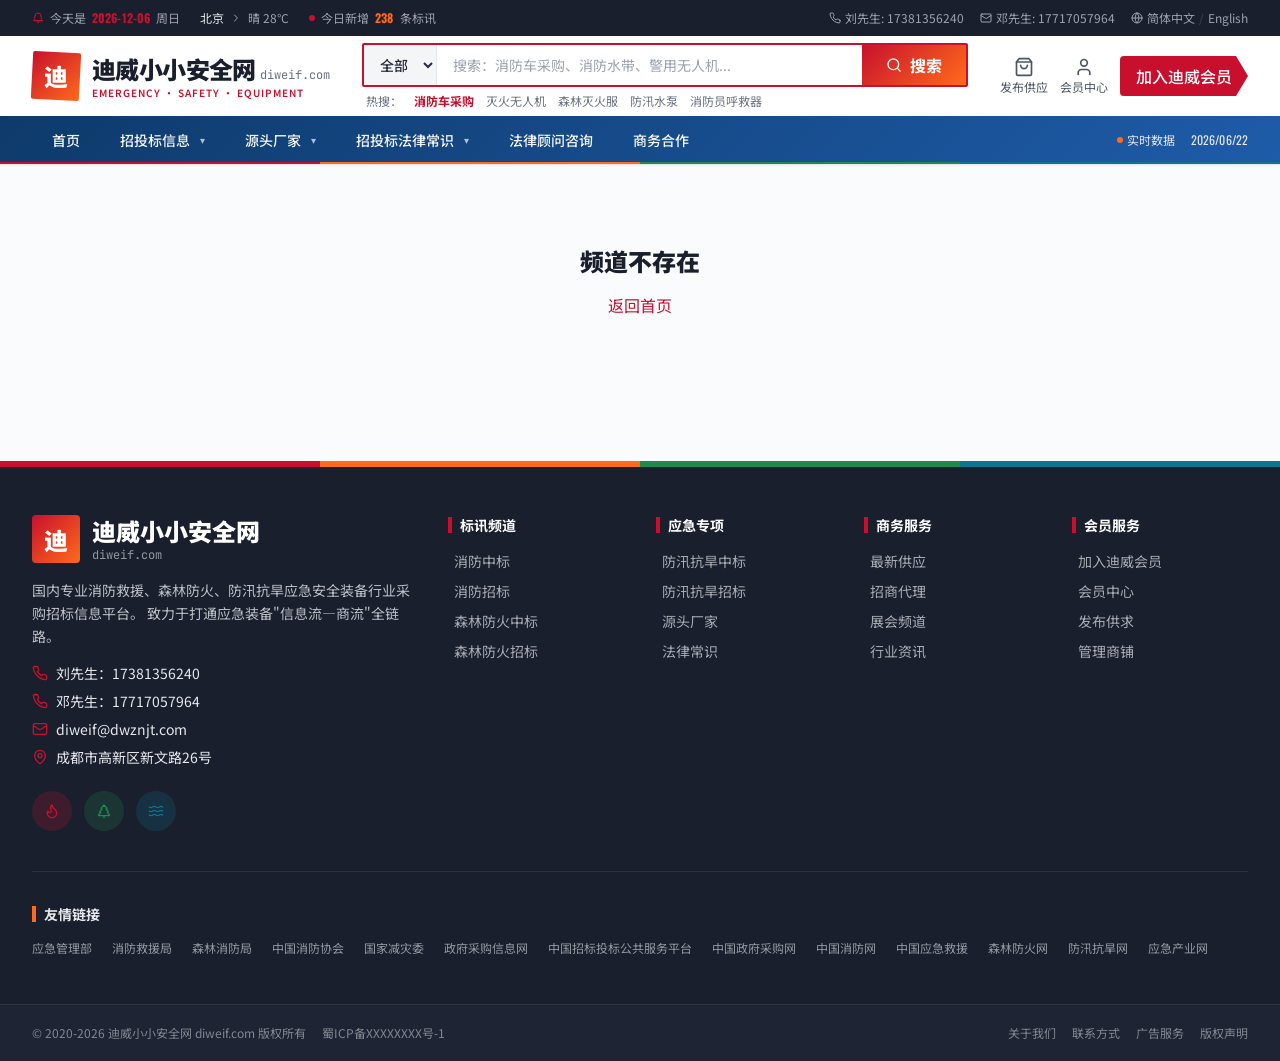
==== commit d9aa7c4f: "Deploy: HashRouter + 404.html for SPA" ====
--- a/index.html
+++ b/index.html
@@ -2,7 +2,7 @@
 <html lang="zh-CN">
   <head>
     <meta charset="UTF-8" />
-    <link rel="icon" type="image/svg+xml" href="./favicon.svg" />
+    <link rel="icon" type="image/svg+xml" href="/favicon.svg" />
     <meta name="viewport" content="width=device-width, initial-scale=1.0" />
     <meta name="description" content="迪威小小安全网 - 中国领先的消防救援、警用装备、森林防火、防汛抗旱应急安全装备采购招标信息平台" />
     <meta name="keywords" content="迪威小小安全网,消防装备,警用装备,森林防火,防汛抗旱,应急救援,招标中标,采购信息" />
@@ -13,8 +13,8 @@
       href="https://fonts.googleapis.com/css2?family=Noto+Sans+SC:wght@300;400;500;700;900&family=Oswald:wght@400;500;600;700&family=JetBrains+Mono:wght@400;600&display=swap"
       rel="stylesheet"
     />
-    <script type="module" crossorigin src="./assets/index-CA8XmKmU.js"></script>
-    <link rel="stylesheet" crossorigin href="./assets/index-CAx8ef88.css">
+    <script type="module" crossorigin src="/assets/index-B-1jZ_po.js"></script>
+    <link rel="stylesheet" crossorigin href="/assets/index-BImk8y1i.css">
   </head>
   <body>
     <div id="app"></div>
--- a/assets/index-BImk8y1i.css
+++ b/assets/index-BImk8y1i.css
@@ -0,0 +1 @@
+*,:before,:after{--tw-border-spacing-x: 0;--tw-border-spacing-y: 0;--tw-translate-x: 0;--tw-translate-y: 0;--tw-rotate: 0;--tw-skew-x: 0;--tw-skew-y: 0;--tw-scale-x: 1;--tw-scale-y: 1;--tw-pan-x: ;--tw-pan-y: ;--tw-pinch-zoom: ;--tw-scroll-snap-strictness: proximity;--tw-gradient-from-position: ;--tw-gradient-via-position: ;--tw-gradient-to-position: ;--tw-ordinal: ;--tw-slashed-zero: ;--tw-numeric-figure: ;--tw-numeric-spacing: ;--tw-numeric-fraction: ;--tw-ring-inset: ;--tw-ring-offset-width: 0px;--tw-ring-offset-color: #fff;--tw-ring-color: rgb(59 130 246 / .5);--tw-ring-offset-shadow: 0 0 #0000;--tw-ring-shadow: 0 0 #0000;--tw-shadow: 0 0 #0000;--tw-shadow-colored: 0 0 #0000;--tw-blur: ;--tw-brightness: ;--tw-contrast: ;--tw-grayscale: ;--tw-hue-rotate: ;--tw-invert: ;--tw-saturate: ;--tw-sepia: ;--tw-drop-shadow: ;--tw-backdrop-blur: ;--tw-backdrop-brightness: ;--tw-backdrop-contrast: ;--tw-backdrop-grayscale: ;--tw-backdrop-hue-rotate: ;--tw-backdrop-invert: ;--tw-backdrop-opacity: ;--tw-backdrop-saturate: ;--tw-backdrop-sepia: ;--tw-contain-size: ;--tw-contain-layout: ;--tw-contain-paint: ;--tw-contain-style: }::backdrop{--tw-border-spacing-x: 0;--tw-border-spacing-y: 0;--tw-translate-x: 0;--tw-translate-y: 0;--tw-rotate: 0;--tw-skew-x: 0;--tw-skew-y: 0;--tw-scale-x: 1;--tw-scale-y: 1;--tw-pan-x: ;--tw-pan-y: ;--tw-pinch-zoom: ;--tw-scroll-snap-strictness: proximity;--tw-gradient-from-position: ;--tw-gradient-via-position: ;--tw-gradient-to-position: ;--tw-ordinal: ;--tw-slashed-zero: ;--tw-numeric-figure: ;--tw-numeric-spacing: ;--tw-numeric-fraction: ;--tw-ring-inset: ;--tw-ring-offset-width: 0px;--tw-ring-offset-color: #fff;--tw-ring-color: rgb(59 130 246 / .5);--tw-ring-offset-shadow: 0 0 #0000;--tw-ring-shadow: 0 0 #0000;--tw-shadow: 0 0 #0000;--tw-shadow-colored: 0 0 #0000;--tw-blur: ;--tw-brightness: ;--tw-contrast: ;--tw-grayscale: ;--tw-hue-rotate: ;--tw-invert: ;--tw-saturate: ;--tw-sepia: ;--tw-drop-shadow: ;--tw-backdrop-blur: ;--tw-backdrop-brightness: ;--tw-backdrop-contrast: ;--tw-backdrop-grayscale: ;--tw-backdrop-hue-rotate: ;--tw-backdrop-invert: ;--tw-backdrop-opacity: ;--tw-backdrop-saturate: ;--tw-backdrop-sepia: ;--tw-contain-size: ;--tw-contain-layout: ;--tw-contain-paint: ;--tw-contain-style: }*,:before,:after{box-sizing:border-box;border-width:0;border-style:solid;border-color:#e5e7eb}:before,:after{--tw-content: ""}html,:host{line-height:1.5;-webkit-text-size-adjust:100%;-moz-tab-size:4;-o-tab-size:4;tab-size:4;font-family:Noto Sans SC,system-ui,-apple-system,sans-serif;font-feature-settings:normal;font-variation-settings:normal;-webkit-tap-highlight-color:transparent}body{margin:0;line-height:inherit}hr{height:0;color:inherit;border-top-width:1px}abbr:where([title]){-webkit-text-decoration:underline dotted;text-decoration:underline dotted}h1,h2,h3,h4,h5,h6{font-size:inherit;font-weight:inherit}a{color:inherit;text-decoration:inherit}b,strong{font-weight:bolder}code,kbd,samp,pre{font-family:JetBrains Mono,Menlo,monospace;font-feature-settings:normal;font-variation-settings:normal;font-size:1em}small{font-size:80%}sub,sup{font-size:75%;line-height:0;position:relative;vertical-align:baseline}sub{bottom:-.25em}sup{top:-.5em}table{text-indent:0;border-color:inherit;border-collapse:collapse}button,input,optgroup,select,textarea{font-family:inherit;font-feature-settings:inherit;font-variation-settings:inherit;font-size:100%;font-weight:inherit;line-height:inherit;letter-spacing:inherit;color:inherit;margin:0;padding:0}button,select{text-transform:none}button,input:where([type=button]),input:where([type=reset]),input:where([type=submit]){-webkit-appearance:button;background-color:transparent;background-image:none}:-moz-focusring{outline:auto}:-moz-ui-invalid{box-shadow:none}progress{vertical-align:baseline}::-webkit-inner-spin-button,::-webkit-outer-spin-button{height:auto}[type=search]{-webkit-appearance:textfield;outline-offset:-2px}::-webkit-search-decoration{-webkit-appearance:none}::-webkit-file-upload-button{-webkit-appearance:button;font:inherit}summary{display:list-item}blockquote,dl,dd,h1,h2,h3,h4,h5,h6,hr,figure,p,pre{margin:0}fieldset{margin:0;padding:0}legend{padding:0}ol,ul,menu{list-style:none;margin:0;padding:0}dialog{padding:0}textarea{resize:vertical}input::-moz-placeholder,textarea::-moz-placeholder{opacity:1;color:#9ca3af}input::placeholder,textarea::placeholder{opacity:1;color:#9ca3af}button,[role=button]{cursor:pointer}:disabled{cursor:default}img,svg,video,canvas,audio,iframe,embed,object{display:block;vertical-align:middle}img,video{max-width:100%;height:auto}[hidden]:where(:not([hidden=until-found])){display:none}html{scroll-behavior:smooth;-webkit-font-smoothing:antialiased;-moz-osx-font-smoothing:grayscale}body{--tw-bg-opacity: 1;background-color:rgb(250 251 252 / var(--tw-bg-opacity, 1));font-family:Noto Sans SC,system-ui,-apple-system,sans-serif;--tw-text-opacity: 1;color:rgb(26 31 46 / var(--tw-text-opacity, 1));font-feature-settings:"cv11","ss01","ss03"}.num{font-family:Oswald,JetBrains Mono,monospace;font-variant-numeric:tabular-nums;letter-spacing:.01em}::-webkit-scrollbar{width:10px;height:10px}::-webkit-scrollbar-track{--tw-bg-opacity: 1;background-color:rgb(244 245 247 / var(--tw-bg-opacity, 1))}::-webkit-scrollbar-thumb{border-radius:.25rem;--tw-bg-opacity: 1;background-color:rgb(156 163 175 / var(--tw-bg-opacity, 1))}::-webkit-scrollbar-thumb:hover{--tw-bg-opacity: 1;background-color:rgb(107 114 128 / var(--tw-bg-opacity, 1))}.container-page{margin-left:auto;margin-right:auto;max-width:1320px;padding-left:1rem;padding-right:1rem}@media (min-width: 640px){.container-page{padding-left:1.5rem;padding-right:1.5rem}}@media (min-width: 1024px){.container-page{padding-left:2rem;padding-right:2rem}}.bid-list-item{position:relative;margin-left:-.75rem;margin-right:-.75rem;display:flex;cursor:pointer;align-items:flex-start;gap:.75rem;border-bottom-width:1px;border-color:#e5e7eb99;padding:.625rem .75rem;transition-property:all;transition-timing-function:cubic-bezier(.4,0,.2,1);transition-duration:.2s}.bid-list-item:before{content:"";position:absolute;left:0;top:50%;height:0px;width:3px;--tw-translate-y: -50%;transform:translate(var(--tw-translate-x),var(--tw-translate-y)) rotate(var(--tw-rotate)) skew(var(--tw-skew-x)) skewY(var(--tw-skew-y)) scaleX(var(--tw-scale-x)) scaleY(var(--tw-scale-y));--tw-bg-opacity: 1;background-color:rgb(200 16 46 / var(--tw-bg-opacity, 1));transition-property:all;transition-timing-function:cubic-bezier(.4,0,.2,1);transition-duration:.2s}.bid-list-item:hover{--tw-bg-opacity: 1;background-color:rgb(254 242 243 / var(--tw-bg-opacity, 1));--tw-text-opacity: 1;color:rgb(200 16 46 / var(--tw-text-opacity, 1))}.bid-list-item:hover:before{height:60%}.bid-list-item:hover .bid-date{--tw-text-opacity: 1;color:rgb(200 16 46 / var(--tw-text-opacity, 1))}.btn{display:inline-flex;align-items:center;justify-content:center;gap:.375rem;border-radius:.25rem;padding:.5rem 1rem;font-weight:500;transition-property:all;transition-timing-function:cubic-bezier(.4,0,.2,1);transition-duration:.2s}.btn-fire{--tw-bg-opacity: 1;background-color:rgb(200 16 46 / var(--tw-bg-opacity, 1));--tw-text-opacity: 1;color:rgb(255 255 255 / var(--tw-text-opacity, 1));--tw-shadow: 0 4px 12px rgba(200, 16, 46, .35);--tw-shadow-colored: 0 4px 12px var(--tw-shadow-color);box-shadow:var(--tw-ring-offset-shadow, 0 0 #0000),var(--tw-ring-shadow, 0 0 #0000),var(--tw-shadow)}.btn-fire:hover{--tw-bg-opacity: 1;background-color:rgb(154 12 36 / var(--tw-bg-opacity, 1));--tw-shadow: 0 10px 15px -3px rgb(0 0 0 / .1), 0 4px 6px -4px rgb(0 0 0 / .1);--tw-shadow-colored: 0 10px 15px -3px var(--tw-shadow-color), 0 4px 6px -4px var(--tw-shadow-color);box-shadow:var(--tw-ring-offset-shadow, 0 0 #0000),var(--tw-ring-shadow, 0 0 #0000),var(--tw-shadow)}.btn-outline{border-width:1px;--tw-border-opacity: 1;border-color:rgb(229 231 235 / var(--tw-border-opacity, 1));--tw-text-opacity: 1;color:rgb(37 43 61 / var(--tw-text-opacity, 1))}.btn-outline:hover{--tw-border-opacity: 1;border-color:rgb(200 16 46 / var(--tw-border-opacity, 1));--tw-text-opacity: 1;color:rgb(200 16 46 / var(--tw-text-opacity, 1))}.absolute{position:absolute}.relative{position:relative}.sticky{position:sticky}.inset-0{top:0;right:0;bottom:0;left:0}.inset-x-0{left:0;right:0}.-bottom-1{bottom:-.25rem}.-bottom-10{bottom:-2.5rem}.-bottom-2{bottom:-.5rem}.-bottom-3{bottom:-.75rem}.-bottom-4{bottom:-1rem}.-bottom-\[2px\]{bottom:-2px}.-left-2{left:-.5rem}.-right-1{right:-.25rem}.-right-10{right:-2.5rem}.-right-2{right:-.5rem}.-right-20{right:-5rem}.-right-3{right:-.75rem}.-right-4{right:-1rem}.-right-40{right:-10rem}.-right-6{right:-1.5rem}.-right-8{right:-2rem}.-top-1{top:-.25rem}.-top-10{top:-2.5rem}.-top-2{top:-.5rem}.-top-20{top:-5rem}.-top-8{top:-2rem}.bottom-0{bottom:0}.bottom-12{bottom:3rem}.bottom-2{bottom:.5rem}.bottom-20{bottom:5rem}.bottom-32{bottom:8rem}.bottom-4{bottom:1rem}.bottom-40{bottom:10rem}.bottom-6{bottom:1.5rem}.bottom-8{bottom:2rem}.left-0{left:0}.left-1\/2{left:50%}.left-2{left:.5rem}.left-3{left:.75rem}.left-4{left:1rem}.left-6{left:1.5rem}.right-0{right:0}.right-1\/2{right:50%}.right-1\/3{right:33.333333%}.right-1\/4{right:25%}.right-12{right:3rem}.right-2{right:.5rem}.right-20{right:5rem}.right-3{right:.75rem}.right-32{right:8rem}.right-4{right:1rem}.right-8{right:2rem}.top-0{top:0}.top-1\/2{top:50%}.top-1\/3{top:33.333333%}.top-10{top:2.5rem}.top-2{top:.5rem}.top-24{top:6rem}.top-3{top:.75rem}.top-4{top:1rem}.top-6{top:1.5rem}.top-full{top:100%}.z-0{z-index:0}.z-10{z-index:10}.z-20{z-index:20}.z-30{z-index:30}.z-50{z-index:50}.mx-auto{margin-left:auto;margin-right:auto}.-mt-0\.5{margin-top:-.125rem}.-mt-12{margin-top:-3rem}.mb-0\.5{margin-bottom:.125rem}.mb-1{margin-bottom:.25rem}.mb-12{margin-bottom:3rem}.mb-2{margin-bottom:.5rem}.mb-3{margin-bottom:.75rem}.mb-4{margin-bottom:1rem}.mb-5{margin-bottom:1.25rem}.mb-6{margin-bottom:1.5rem}.mb-8{margin-bottom:2rem}.ml-1{margin-left:.25rem}.ml-2{margin-left:.5rem}.ml-auto{margin-left:auto}.mr-0\.5{margin-right:.125rem}.mr-1{margin-right:.25rem}.mt-0\.5{margin-top:.125rem}.mt-1{margin-top:.25rem}.mt-10{margin-top:2.5rem}.mt-12{margin-top:3rem}.mt-16{margin-top:4rem}.mt-2{margin-top:.5rem}.mt-3{margin-top:.75rem}.mt-4{margin-top:1rem}.mt-5{margin-top:1.25rem}.mt-6{margin-top:1.5rem}.mt-8{margin-top:2rem}.line-clamp-1{overflow:hidden;display:-webkit-box;-webkit-box-orient:vertical;-webkit-line-clamp:1}.line-clamp-2{overflow:hidden;display:-webkit-box;-webkit-box-orient:vertical;-webkit-line-clamp:2}.line-clamp-3{overflow:hidden;display:-webkit-box;-webkit-box-orient:vertical;-webkit-line-clamp:3}.block{display:block}.inline-block{display:inline-block}.inline{display:inline}.flex{display:flex}.inline-flex{display:inline-flex}.table{display:table}.grid{display:grid}.hidden{display:none}.aspect-video{aspect-ratio:16 / 9}.h-0\.5{height:.125rem}.h-1{height:.25rem}.h-1\.5{height:.375rem}.h-10{height:2.5rem}.h-12{height:3rem}.h-14{height:3.5rem}.h-16{height:4rem}.h-2{height:.5rem}.h-2\.5{height:.625rem}.h-20{height:5rem}.h-3{height:.75rem}.h-3\.5{height:.875rem}.h-32{height:8rem}.h-36{height:9rem}.h-4{height:1rem}.h-48{height:12rem}.h-5{height:1.25rem}.h-56{height:14rem}.h-6{height:1.5rem}.h-60{height:15rem}.h-64{height:16rem}.h-7{height:1.75rem}.h-8{height:2rem}.h-80{height:20rem}.h-9{height:2.25rem}.h-96{height:24rem}.h-\[2px\]{height:2px}.h-\[480px\]{height:480px}.h-\[500px\]{height:500px}.h-full{height:100%}.h-px{height:1px}.min-h-\[2\.5em\]{min-height:2.5em}.min-h-\[3em\]{min-height:3em}.min-h-\[400px\]{min-height:400px}.min-h-screen{min-height:100vh}.w-0{width:0px}.w-1{width:.25rem}.w-1\.5{width:.375rem}.w-10{width:2.5rem}.w-12{width:3rem}.w-14{width:3.5rem}.w-16{width:4rem}.w-2{width:.5rem}.w-2\.5{width:.625rem}.w-20{width:5rem}.w-3{width:.75rem}.w-3\.5{width:.875rem}.w-32{width:8rem}.w-4{width:1rem}.w-48{width:12rem}.w-5{width:1.25rem}.w-6{width:1.5rem}.w-60{width:15rem}.w-64{width:16rem}.w-7{width:1.75rem}.w-8{width:2rem}.w-80{width:20rem}.w-9{width:2.25rem}.w-96{width:24rem}.w-\[500px\]{width:500px}.w-full{width:100%}.min-w-0{min-width:0px}.min-w-\[200px\]{min-width:200px}.max-w-2xl{max-width:42rem}.max-w-3xl{max-width:48rem}.max-w-md{max-width:28rem}.max-w-none{max-width:none}.max-w-xl{max-width:36rem}.flex-1{flex:1 1 0%}.shrink-0{flex-shrink:0}.-translate-x-1\/2{--tw-translate-x: -50%;transform:translate(var(--tw-translate-x),var(--tw-translate-y)) rotate(var(--tw-rotate)) skew(var(--tw-skew-x)) skewY(var(--tw-skew-y)) scaleX(var(--tw-scale-x)) scaleY(var(--tw-scale-y))}.-translate-y-1\/2{--tw-translate-y: -50%;transform:translate(var(--tw-translate-x),var(--tw-translate-y)) rotate(var(--tw-rotate)) skew(var(--tw-skew-x)) skewY(var(--tw-skew-y)) scaleX(var(--tw-scale-x)) scaleY(var(--tw-scale-y))}.rotate-3{--tw-rotate: 3deg;transform:translate(var(--tw-translate-x),var(--tw-translate-y)) rotate(var(--tw-rotate)) skew(var(--tw-skew-x)) skewY(var(--tw-skew-y)) scaleX(var(--tw-scale-x)) scaleY(var(--tw-scale-y))}.rotate-45{--tw-rotate: 45deg;transform:translate(var(--tw-translate-x),var(--tw-translate-y)) rotate(var(--tw-rotate)) skew(var(--tw-skew-x)) skewY(var(--tw-skew-y)) scaleX(var(--tw-scale-x)) scaleY(var(--tw-scale-y))}@keyframes pulse{50%{opacity:.5}}.animate-pulse{animation:pulse 2s cubic-bezier(.4,0,.6,1) infinite}@keyframes slideUp{0%{opacity:0;transform:translateY(20px)}to{opacity:1;transform:translateY(0)}}.animate-slide-up{animation:slideUp .5s ease-out}.cursor-pointer{cursor:pointer}.select-none{-webkit-user-select:none;-moz-user-select:none;user-select:none}.resize-none{resize:none}.list-disc{list-style-type:disc}.grid-cols-1{grid-template-columns:repeat(1,minmax(0,1fr))}.grid-cols-2{grid-template-columns:repeat(2,minmax(0,1fr))}.flex-col{flex-direction:column}.flex-wrap{flex-wrap:wrap}.items-start{align-items:flex-start}.items-end{align-items:flex-end}.items-center{align-items:center}.items-baseline{align-items:baseline}.items-stretch{align-items:stretch}.justify-center{justify-content:center}.justify-between{justify-content:space-between}.gap-0\.5{gap:.125rem}.gap-1{gap:.25rem}.gap-1\.5{gap:.375rem}.gap-2{gap:.5rem}.gap-3{gap:.75rem}.gap-4{gap:1rem}.gap-5{gap:1.25rem}.gap-6{gap:1.5rem}.gap-8{gap:2rem}.gap-x-4{-moz-column-gap:1rem;column-gap:1rem}.gap-x-5{-moz-column-gap:1.25rem;column-gap:1.25rem}.gap-y-1{row-gap:.25rem}.gap-y-2{row-gap:.5rem}.space-y-1>:not([hidden])~:not([hidden]){--tw-space-y-reverse: 0;margin-top:calc(.25rem * calc(1 - var(--tw-space-y-reverse)));margin-bottom:calc(.25rem * var(--tw-space-y-reverse))}.space-y-1\.5>:not([hidden])~:not([hidden]){--tw-space-y-reverse: 0;margin-top:calc(.375rem * calc(1 - var(--tw-space-y-reverse)));margin-bottom:calc(.375rem * var(--tw-space-y-reverse))}.space-y-2>:not([hidden])~:not([hidden]){--tw-space-y-reverse: 0;margin-top:calc(.5rem * calc(1 - var(--tw-space-y-reverse)));margin-bottom:calc(.5rem * var(--tw-space-y-reverse))}.space-y-2\.5>:not([hidden])~:not([hidden]){--tw-space-y-reverse: 0;margin-top:calc(.625rem * calc(1 - var(--tw-space-y-reverse)));margin-bottom:calc(.625rem * var(--tw-space-y-reverse))}.space-y-3>:not([hidden])~:not([hidden]){--tw-space-y-reverse: 0;margin-top:calc(.75rem * calc(1 - var(--tw-space-y-reverse)));margin-bottom:calc(.75rem * var(--tw-space-y-reverse))}.space-y-4>:not([hidden])~:not([hidden]){--tw-space-y-reverse: 0;margin-top:calc(1rem * calc(1 - var(--tw-space-y-reverse)));margin-bottom:calc(1rem * var(--tw-space-y-reverse))}.space-y-5>:not([hidden])~:not([hidden]){--tw-space-y-reverse: 0;margin-top:calc(1.25rem * calc(1 - var(--tw-space-y-reverse)));margin-bottom:calc(1.25rem * var(--tw-space-y-reverse))}.space-y-6>:not([hidden])~:not([hidden]){--tw-space-y-reverse: 0;margin-top:calc(1.5rem * calc(1 - var(--tw-space-y-reverse)));margin-bottom:calc(1.5rem * var(--tw-space-y-reverse))}.space-y-8>:not([hidden])~:not([hidden]){--tw-space-y-reverse: 0;margin-top:calc(2rem * calc(1 - var(--tw-space-y-reverse)));margin-bottom:calc(2rem * var(--tw-space-y-reverse))}.divide-y>:not([hidden])~:not([hidden]){--tw-divide-y-reverse: 0;border-top-width:calc(1px * calc(1 - var(--tw-divide-y-reverse)));border-bottom-width:calc(1px * var(--tw-divide-y-reverse))}.divide-mist-200>:not([hidden])~:not([hidden]){--tw-divide-opacity: 1;border-color:rgb(229 231 235 / var(--tw-divide-opacity, 1))}.overflow-hidden{overflow:hidden}.overflow-x-auto{overflow-x:auto}.whitespace-nowrap{white-space:nowrap}.whitespace-pre-line{white-space:pre-line}.rounded{border-radius:.25rem}.rounded-full{border-radius:9999px}.rounded-sm{border-radius:.125rem}.border{border-width:1px}.border-2{border-width:2px}.border-y{border-top-width:1px;border-bottom-width:1px}.border-b{border-bottom-width:1px}.border-b-2{border-bottom-width:2px}.border-l{border-left-width:1px}.border-l-4{border-left-width:4px}.border-r{border-right-width:1px}.border-r-0{border-right-width:0px}.border-t{border-top-width:1px}.border-emergency{--tw-border-opacity: 1;border-color:rgb(255 107 26 / var(--tw-border-opacity, 1))}.border-emergency\/30{border-color:#ff6b1a4d}.border-emergency\/60{border-color:#ff6b1a99}.border-fire{--tw-border-opacity: 1;border-color:rgb(200 16 46 / var(--tw-border-opacity, 1))}.border-fire\/20{border-color:#c8102e33}.border-fire\/30{border-color:#c8102e4d}.border-flood{--tw-border-opacity: 1;border-color:rgb(14 116 144 / var(--tw-border-opacity, 1))}.border-forest{--tw-border-opacity: 1;border-color:rgb(31 138 76 / var(--tw-border-opacity, 1))}.border-ink-700\/50{border-color:#3d455580}.border-mist-100{--tw-border-opacity: 1;border-color:rgb(244 245 247 / var(--tw-border-opacity, 1))}.border-mist-200{--tw-border-opacity: 1;border-color:rgb(229 231 235 / var(--tw-border-opacity, 1))}.border-police{--tw-border-opacity: 1;border-color:rgb(14 58 107 / var(--tw-border-opacity, 1))}.border-police-light\/30{border-color:#1e5ba84d}.border-white{--tw-border-opacity: 1;border-color:rgb(255 255 255 / var(--tw-border-opacity, 1))}.border-white\/10{border-color:#ffffff1a}.border-white\/20{border-color:#fff3}.border-white\/30{border-color:#ffffff4d}.border-yellow-500{--tw-border-opacity: 1;border-color:rgb(234 179 8 / var(--tw-border-opacity, 1))}.bg-black\/20{background-color:#0003}.bg-black\/30{background-color:#0000004d}.bg-emergency{--tw-bg-opacity: 1;background-color:rgb(255 107 26 / var(--tw-bg-opacity, 1))}.bg-emergency\/10{background-color:#ff6b1a1a}.bg-emergency\/20{background-color:#ff6b1a33}.bg-emergency\/30{background-color:#ff6b1a4d}.bg-emergency\/5{background-color:#ff6b1a0d}.bg-emergency\/60{background-color:#ff6b1a99}.bg-fire{--tw-bg-opacity: 1;background-color:rgb(200 16 46 / var(--tw-bg-opacity, 1))}.bg-fire\/10{background-color:#c8102e1a}.bg-fire\/20{background-color:#c8102e33}.bg-fire\/30{background-color:#c8102e4d}.bg-fire\/5{background-color:#c8102e0d}.bg-flood{--tw-bg-opacity: 1;background-color:rgb(14 116 144 / var(--tw-bg-opacity, 1))}.bg-flood\/20{background-color:#0e749033}.bg-flood\/5{background-color:#0e74900d}.bg-forest{--tw-bg-opacity: 1;background-color:rgb(31 138 76 / var(--tw-bg-opacity, 1))}.bg-forest\/10{background-color:#1f8a4c1a}.bg-forest\/20{background-color:#1f8a4c33}.bg-forest\/5{background-color:#1f8a4c0d}.bg-gray-300{--tw-bg-opacity: 1;background-color:rgb(209 213 219 / var(--tw-bg-opacity, 1))}.bg-ink-800\/50{background-color:#252b3d80}.bg-ink-900{--tw-bg-opacity: 1;background-color:rgb(26 31 46 / var(--tw-bg-opacity, 1))}.bg-mist-100{--tw-bg-opacity: 1;background-color:rgb(244 245 247 / var(--tw-bg-opacity, 1))}.bg-mist-200{--tw-bg-opacity: 1;background-color:rgb(229 231 235 / var(--tw-bg-opacity, 1))}.bg-mist-50{--tw-bg-opacity: 1;background-color:rgb(250 251 252 / var(--tw-bg-opacity, 1))}.bg-orange-300{--tw-bg-opacity: 1;background-color:rgb(253 186 116 / var(--tw-bg-opacity, 1))}.bg-police{--tw-bg-opacity: 1;background-color:rgb(14 58 107 / var(--tw-bg-opacity, 1))}.bg-police\/10{background-color:#0e3a6b1a}.bg-police\/5{background-color:#0e3a6b0d}.bg-red-50{--tw-bg-opacity: 1;background-color:rgb(254 242 242 / var(--tw-bg-opacity, 1))}.bg-red-500{--tw-bg-opacity: 1;background-color:rgb(239 68 68 / var(--tw-bg-opacity, 1))}.bg-white{--tw-bg-opacity: 1;background-color:rgb(255 255 255 / var(--tw-bg-opacity, 1))}.bg-white\/0{background-color:#fff0}.bg-white\/10{background-color:#ffffff1a}.bg-white\/20{background-color:#fff3}.bg-white\/30{background-color:#ffffff4d}.bg-white\/40{background-color:#fff6}.bg-white\/5{background-color:#ffffff0d}.bg-white\/95{background-color:#fffffff2}.bg-yellow-400{--tw-bg-opacity: 1;background-color:rgb(250 204 21 / var(--tw-bg-opacity, 1))}.bg-yellow-50{--tw-bg-opacity: 1;background-color:rgb(254 252 232 / var(--tw-bg-opacity, 1))}.bg-gradient-fire{background-image:linear-gradient(135deg,#c8102e,#ff6b1a)}.bg-gradient-police{background-image:linear-gradient(135deg,#0e3a6b,#1e5ba8)}.bg-gradient-to-br{background-image:linear-gradient(to bottom right,var(--tw-gradient-stops))}.bg-gradient-to-r{background-image:linear-gradient(to right,var(--tw-gradient-stops))}.bg-pattern-grid{background-image:linear-gradient(rgba(15,23,42,.04) 1px,transparent 1px),linear-gradient(90deg,rgba(15,23,42,.04) 1px,transparent 1px)}.from-emergency{--tw-gradient-from: #FF6B1A var(--tw-gradient-from-position);--tw-gradient-to: rgb(255 107 26 / 0) var(--tw-gradient-to-position);--tw-gradient-stops: var(--tw-gradient-from), var(--tw-gradient-to)}.from-emergency\/10{--tw-gradient-from: rgb(255 107 26 / .1) var(--tw-gradient-from-position);--tw-gradient-to: rgb(255 107 26 / 0) var(--tw-gradient-to-position);--tw-gradient-stops: var(--tw-gradient-from), var(--tw-gradient-to)}.from-fire{--tw-gradient-from: #C8102E var(--tw-gradient-from-position);--tw-gradient-to: rgb(200 16 46 / 0) var(--tw-gradient-to-position);--tw-gradient-stops: var(--tw-gradient-from), var(--tw-gradient-to)}.from-fire\/5{--tw-gradient-from: rgb(200 16 46 / .05) var(--tw-gradient-from-position);--tw-gradient-to: rgb(200 16 46 / 0) var(--tw-gradient-to-position);--tw-gradient-stops: var(--tw-gradient-from), var(--tw-gradient-to)}.from-flood{--tw-gradient-from: #0E7490 var(--tw-gradient-from-position);--tw-gradient-to: rgb(14 116 144 / 0) var(--tw-gradient-to-position);--tw-gradient-stops: var(--tw-gradient-from), var(--tw-gradient-to)}.from-flood-dark{--tw-gradient-from: #0A5C73 var(--tw-gradient-from-position);--tw-gradient-to: rgb(10 92 115 / 0) var(--tw-gradient-to-position);--tw-gradient-stops: var(--tw-gradient-from), var(--tw-gradient-to)}.from-forest{--tw-gradient-from: #1F8A4C var(--tw-gradient-from-position);--tw-gradient-to: rgb(31 138 76 / 0) var(--tw-gradient-to-position);--tw-gradient-stops: var(--tw-gradient-from), var(--tw-gradient-to)}.from-forest-dark{--tw-gradient-from: #176939 var(--tw-gradient-from-position);--tw-gradient-to: rgb(23 105 57 / 0) var(--tw-gradient-to-position);--tw-gradient-stops: var(--tw-gradient-from), var(--tw-gradient-to)}.from-ink-900{--tw-gradient-from: #1A1F2E var(--tw-gradient-from-position);--tw-gradient-to: rgb(26 31 46 / 0) var(--tw-gradient-to-position);--tw-gradient-stops: var(--tw-gradient-from), var(--tw-gradient-to)}.from-mist-50{--tw-gradient-from: #FAFBFC var(--tw-gradient-from-position);--tw-gradient-to: rgb(250 251 252 / 0) var(--tw-gradient-to-position);--tw-gradient-stops: var(--tw-gradient-from), var(--tw-gradient-to)}.from-police{--tw-gradient-from: #0E3A6B var(--tw-gradient-from-position);--tw-gradient-to: rgb(14 58 107 / 0) var(--tw-gradient-to-position);--tw-gradient-stops: var(--tw-gradient-from), var(--tw-gradient-to)}.from-police-dark{--tw-gradient-from: #0A2A4F var(--tw-gradient-from-position);--tw-gradient-to: rgb(10 42 79 / 0) var(--tw-gradient-to-position);--tw-gradient-stops: var(--tw-gradient-from), var(--tw-gradient-to)}.via-emergency{--tw-gradient-to: rgb(255 107 26 / 0) var(--tw-gradient-to-position);--tw-gradient-stops: var(--tw-gradient-from), #FF6B1A var(--tw-gradient-via-position), var(--tw-gradient-to)}.via-fire{--tw-gradient-to: rgb(200 16 46 / 0) var(--tw-gradient-to-position);--tw-gradient-stops: var(--tw-gradient-from), #C8102E var(--tw-gradient-via-position), var(--tw-gradient-to)}.via-fire-dark{--tw-gradient-to: rgb(154 12 36 / 0) var(--tw-gradient-to-position);--tw-gradient-stops: var(--tw-gradient-from), #9A0C24 var(--tw-gradient-via-position), var(--tw-gradient-to)}.via-forest{--tw-gradient-to: rgb(31 138 76 / 0) var(--tw-gradient-to-position);--tw-gradient-stops: var(--tw-gradient-from), #1F8A4C var(--tw-gradient-via-position), var(--tw-gradient-to)}.via-police-dark{--tw-gradient-to: rgb(10 42 79 / 0) var(--tw-gradient-to-position);--tw-gradient-stops: var(--tw-gradient-from), #0A2A4F var(--tw-gradient-via-position), var(--tw-gradient-to)}.via-white{--tw-gradient-to: rgb(255 255 255 / 0) var(--tw-gradient-to-position);--tw-gradient-stops: var(--tw-gradient-from), #fff var(--tw-gradient-via-position), var(--tw-gradient-to)}.to-emergency{--tw-gradient-to: #FF6B1A var(--tw-gradient-to-position)}.to-emergency\/5{--tw-gradient-to: rgb(255 107 26 / .05) var(--tw-gradient-to-position)}.to-fire{--tw-gradient-to: #C8102E var(--tw-gradient-to-position)}.to-fire-dark{--tw-gradient-to: #9A0C24 var(--tw-gradient-to-position)}.to-fire-light{--tw-gradient-to: #E63946 var(--tw-gradient-to-position)}.to-fire\/10{--tw-gradient-to: rgb(200 16 46 / .1) var(--tw-gradient-to-position)}.to-flood{--tw-gradient-to: #0E7490 var(--tw-gradient-to-position)}.to-flood-dark{--tw-gradient-to: #0A5C73 var(--tw-gradient-to-position)}.to-flood-light{--tw-gradient-to: #0EA5BD var(--tw-gradient-to-position)}.to-forest{--tw-gradient-to: #1F8A4C var(--tw-gradient-to-position)}.to-forest-dark{--tw-gradient-to: #176939 var(--tw-gradient-to-position)}.to-forest-light{--tw-gradient-to: #2DA960 var(--tw-gradient-to-position)}.to-ink-900{--tw-gradient-to: #1A1F2E var(--tw-gradient-to-position)}.to-police{--tw-gradient-to: #0E3A6B var(--tw-gradient-to-position)}.to-police-dark{--tw-gradient-to: #0A2A4F var(--tw-gradient-to-position)}.to-police-light{--tw-gradient-to: #1E5BA8 var(--tw-gradient-to-position)}.to-white{--tw-gradient-to: #fff var(--tw-gradient-to-position)}.fill-current{fill:currentColor}.p-1{padding:.25rem}.p-12{padding:3rem}.p-2{padding:.5rem}.p-3{padding:.75rem}.p-4{padding:1rem}.p-5{padding:1.25rem}.p-6{padding:1.5rem}.p-7{padding:1.75rem}.p-8{padding:2rem}.px-1{padding-left:.25rem;padding-right:.25rem}.px-1\.5{padding-left:.375rem;padding-right:.375rem}.px-2{padding-left:.5rem;padding-right:.5rem}.px-2\.5{padding-left:.625rem;padding-right:.625rem}.px-3{padding-left:.75rem;padding-right:.75rem}.px-4{padding-left:1rem;padding-right:1rem}.px-5{padding-left:1.25rem;padding-right:1.25rem}.px-6{padding-left:1.5rem;padding-right:1.5rem}.px-8{padding-left:2rem;padding-right:2rem}.py-0\.5{padding-top:.125rem;padding-bottom:.125rem}.py-1{padding-top:.25rem;padding-bottom:.25rem}.py-1\.5{padding-top:.375rem;padding-bottom:.375rem}.py-10{padding-top:2.5rem;padding-bottom:2.5rem}.py-12{padding-top:3rem;padding-bottom:3rem}.py-16{padding-top:4rem;padding-bottom:4rem}.py-2{padding-top:.5rem;padding-bottom:.5rem}.py-2\.5{padding-top:.625rem;padding-bottom:.625rem}.py-20{padding-top:5rem;padding-bottom:5rem}.py-3{padding-top:.75rem;padding-bottom:.75rem}.py-3\.5{padding-top:.875rem;padding-bottom:.875rem}.py-4{padding-top:1rem;padding-bottom:1rem}.py-5{padding-top:1.25rem;padding-bottom:1.25rem}.py-8{padding-top:2rem;padding-bottom:2rem}.pb-3{padding-bottom:.75rem}.pb-4{padding-bottom:1rem}.pl-10{padding-left:2.5rem}.pl-12{padding-left:3rem}.pl-4{padding-left:1rem}.pl-5{padding-left:1.25rem}.pl-8{padding-left:2rem}.pr-0{padding-right:0}.pr-12{padding-right:3rem}.pr-4{padding-right:1rem}.pt-1{padding-top:.25rem}.pt-2{padding-top:.5rem}.pt-3{padding-top:.75rem}.pt-4{padding-top:1rem}.pt-5{padding-top:1.25rem}.pt-6{padding-top:1.5rem}.pt-8{padding-top:2rem}.text-left{text-align:left}.text-center{text-align:center}.text-right{text-align:right}.font-display{font-family:Oswald,Noto Sans SC,sans-serif}.font-mono{font-family:JetBrains Mono,Menlo,monospace}.text-2xl{font-size:1.5rem;line-height:2rem}.text-3xl{font-size:1.875rem;line-height:2.25rem}.text-4xl{font-size:2.25rem;line-height:2.5rem}.text-5xl{font-size:3rem;line-height:1}.text-\[100px\]{font-size:100px}.text-\[10px\]{font-size:10px}.text-\[11px\]{font-size:11px}.text-\[120px\]{font-size:120px}.text-\[180px\]{font-size:180px}.text-\[200px\]{font-size:200px}.text-\[80px\]{font-size:80px}.text-base{font-size:1rem;line-height:1.5rem}.text-lg{font-size:1.125rem;line-height:1.75rem}.text-sm{font-size:.875rem;line-height:1.25rem}.text-xl{font-size:1.25rem;line-height:1.75rem}.text-xs{font-size:.75rem;line-height:1rem}.font-black{font-weight:900}.font-bold{font-weight:700}.font-medium{font-weight:500}.font-normal{font-weight:400}.font-semibold{font-weight:600}.uppercase{text-transform:uppercase}.tabular-nums{--tw-numeric-spacing: tabular-nums;font-variant-numeric:var(--tw-ordinal) var(--tw-slashed-zero) var(--tw-numeric-figure) var(--tw-numeric-spacing) var(--tw-numeric-fraction)}.leading-none{line-height:1}.leading-relaxed{line-height:1.625}.leading-snug{line-height:1.375}.leading-tight{line-height:1.25}.tracking-tight{letter-spacing:-.025em}.tracking-wide{letter-spacing:.025em}.tracking-wider{letter-spacing:.05em}.tracking-widest{letter-spacing:.1em}.text-ash-400{--tw-text-opacity: 1;color:rgb(156 163 175 / var(--tw-text-opacity, 1))}.text-ash-500{--tw-text-opacity: 1;color:rgb(107 114 128 / var(--tw-text-opacity, 1))}.text-ash-600{--tw-text-opacity: 1;color:rgb(75 85 99 / var(--tw-text-opacity, 1))}.text-emergency{--tw-text-opacity: 1;color:rgb(255 107 26 / var(--tw-text-opacity, 1))}.text-fire{--tw-text-opacity: 1;color:rgb(200 16 46 / var(--tw-text-opacity, 1))}.text-flood{--tw-text-opacity: 1;color:rgb(14 116 144 / var(--tw-text-opacity, 1))}.text-forest{--tw-text-opacity: 1;color:rgb(31 138 76 / var(--tw-text-opacity, 1))}.text-gray-700{--tw-text-opacity: 1;color:rgb(55 65 81 / var(--tw-text-opacity, 1))}.text-ink-700{--tw-text-opacity: 1;color:rgb(61 69 85 / var(--tw-text-opacity, 1))}.text-ink-800{--tw-text-opacity: 1;color:rgb(37 43 61 / var(--tw-text-opacity, 1))}.text-ink-900{--tw-text-opacity: 1;color:rgb(26 31 46 / var(--tw-text-opacity, 1))}.text-mist-100{--tw-text-opacity: 1;color:rgb(244 245 247 / var(--tw-text-opacity, 1))}.text-mist-100\/90{color:#f4f5f7e6}.text-mist-200{--tw-text-opacity: 1;color:rgb(229 231 235 / var(--tw-text-opacity, 1))}.text-mist-200\/50{color:#e5e7eb80}.text-mist-200\/60{color:#e5e7eb99}.text-mist-200\/70{color:#e5e7ebb3}.text-mist-200\/80{color:#e5e7ebcc}.text-mist-200\/90{color:#e5e7ebe6}.text-orange-900{--tw-text-opacity: 1;color:rgb(124 45 18 / var(--tw-text-opacity, 1))}.text-police{--tw-text-opacity: 1;color:rgb(14 58 107 / var(--tw-text-opacity, 1))}.text-red-600{--tw-text-opacity: 1;color:rgb(220 38 38 / var(--tw-text-opacity, 1))}.text-white{--tw-text-opacity: 1;color:rgb(255 255 255 / var(--tw-text-opacity, 1))}.text-white\/10{color:#ffffff1a}.text-white\/5{color:#ffffff0d}.text-white\/60{color:#fff9}.text-white\/70{color:#ffffffb3}.text-white\/80{color:#fffc}.text-white\/90{color:#ffffffe6}.text-white\/\[0\.03\]{color:#ffffff08}.text-white\/\[0\.04\]{color:#ffffff0a}.text-yellow-500{--tw-text-opacity: 1;color:rgb(234 179 8 / var(--tw-text-opacity, 1))}.text-yellow-900{--tw-text-opacity: 1;color:rgb(113 63 18 / var(--tw-text-opacity, 1))}.line-through{text-decoration-line:line-through}.placeholder-white\/50::-moz-placeholder{color:#ffffff80}.placeholder-white\/50::placeholder{color:#ffffff80}.opacity-0{opacity:0}.opacity-10{opacity:.1}.opacity-100{opacity:1}.opacity-15{opacity:.15}.opacity-20{opacity:.2}.opacity-30{opacity:.3}.opacity-70{opacity:.7}.shadow-2xl{--tw-shadow: 0 25px 50px -12px rgb(0 0 0 / .25);--tw-shadow-colored: 0 25px 50px -12px var(--tw-shadow-color);box-shadow:var(--tw-ring-offset-shadow, 0 0 #0000),var(--tw-ring-shadow, 0 0 #0000),var(--tw-shadow)}.shadow-card{--tw-shadow: 0 2px 8px rgba(15, 23, 42, .06);--tw-shadow-colored: 0 2px 8px var(--tw-shadow-color);box-shadow:var(--tw-ring-offset-shadow, 0 0 #0000),var(--tw-ring-shadow, 0 0 #0000),var(--tw-shadow)}.shadow-card-hover{--tw-shadow: 0 8px 24px rgba(15, 23, 42, .12);--tw-shadow-colored: 0 8px 24px var(--tw-shadow-color);box-shadow:var(--tw-ring-offset-shadow, 0 0 #0000),var(--tw-ring-shadow, 0 0 #0000),var(--tw-shadow)}.shadow-fire-glow{--tw-shadow: 0 4px 12px rgba(200, 16, 46, .35);--tw-shadow-colored: 0 4px 12px var(--tw-shadow-color);box-shadow:var(--tw-ring-offset-shadow, 0 0 #0000),var(--tw-ring-shadow, 0 0 #0000),var(--tw-shadow)}.shadow-lg{--tw-shadow: 0 10px 15px -3px rgb(0 0 0 / .1), 0 4px 6px -4px rgb(0 0 0 / .1);--tw-shadow-colored: 0 10px 15px -3px var(--tw-shadow-color), 0 4px 6px -4px var(--tw-shadow-color);box-shadow:var(--tw-ring-offset-shadow, 0 0 #0000),var(--tw-ring-shadow, 0 0 #0000),var(--tw-shadow)}.shadow-md{--tw-shadow: 0 4px 6px -1px rgb(0 0 0 / .1), 0 2px 4px -2px rgb(0 0 0 / .1);--tw-shadow-colored: 0 4px 6px -1px var(--tw-shadow-color), 0 2px 4px -2px var(--tw-shadow-color);box-shadow:var(--tw-ring-offset-shadow, 0 0 #0000),var(--tw-ring-shadow, 0 0 #0000),var(--tw-shadow)}.shadow-sm{--tw-shadow: 0 1px 2px 0 rgb(0 0 0 / .05);--tw-shadow-colored: 0 1px 2px 0 var(--tw-shadow-color);box-shadow:var(--tw-ring-offset-shadow, 0 0 #0000),var(--tw-ring-shadow, 0 0 #0000),var(--tw-shadow)}.outline-none{outline:2px solid transparent;outline-offset:2px}.blur-3xl{--tw-blur: blur(64px);filter:var(--tw-blur) var(--tw-brightness) var(--tw-contrast) var(--tw-grayscale) var(--tw-hue-rotate) var(--tw-invert) var(--tw-saturate) var(--tw-sepia) var(--tw-drop-shadow)}.filter{filter:var(--tw-blur) var(--tw-brightness) var(--tw-contrast) var(--tw-grayscale) var(--tw-hue-rotate) var(--tw-invert) var(--tw-saturate) var(--tw-sepia) var(--tw-drop-shadow)}.backdrop-blur{--tw-backdrop-blur: blur(8px);-webkit-backdrop-filter:var(--tw-backdrop-blur) var(--tw-backdrop-brightness) var(--tw-backdrop-contrast) var(--tw-backdrop-grayscale) var(--tw-backdrop-hue-rotate) var(--tw-backdrop-invert) var(--tw-backdrop-opacity) var(--tw-backdrop-saturate) var(--tw-backdrop-sepia);backdrop-filter:var(--tw-backdrop-blur) var(--tw-backdrop-brightness) var(--tw-backdrop-contrast) var(--tw-backdrop-grayscale) var(--tw-backdrop-hue-rotate) var(--tw-backdrop-invert) var(--tw-backdrop-opacity) var(--tw-backdrop-saturate) var(--tw-backdrop-sepia)}.backdrop-blur-md{--tw-backdrop-blur: blur(12px);-webkit-backdrop-filter:var(--tw-backdrop-blur) var(--tw-backdrop-brightness) var(--tw-backdrop-contrast) var(--tw-backdrop-grayscale) var(--tw-backdrop-hue-rotate) var(--tw-backdrop-invert) var(--tw-backdrop-opacity) var(--tw-backdrop-saturate) var(--tw-backdrop-sepia);backdrop-filter:var(--tw-backdrop-blur) var(--tw-backdrop-brightness) var(--tw-backdrop-contrast) var(--tw-backdrop-grayscale) var(--tw-backdrop-hue-rotate) var(--tw-backdrop-invert) var(--tw-backdrop-opacity) var(--tw-backdrop-saturate) var(--tw-backdrop-sepia)}.backdrop-blur-sm{--tw-backdrop-blur: blur(4px);-webkit-backdrop-filter:var(--tw-backdrop-blur) var(--tw-backdrop-brightness) var(--tw-backdrop-contrast) var(--tw-backdrop-grayscale) var(--tw-backdrop-hue-rotate) var(--tw-backdrop-invert) var(--tw-backdrop-opacity) var(--tw-backdrop-saturate) var(--tw-backdrop-sepia);backdrop-filter:var(--tw-backdrop-blur) var(--tw-backdrop-brightness) var(--tw-backdrop-contrast) var(--tw-backdrop-grayscale) var(--tw-backdrop-hue-rotate) var(--tw-backdrop-invert) var(--tw-backdrop-opacity) var(--tw-backdrop-saturate) var(--tw-backdrop-sepia)}.transition-all{transition-property:all;transition-timing-function:cubic-bezier(.4,0,.2,1);transition-duration:.15s}.transition-colors{transition-property:color,background-color,border-color,text-decoration-color,fill,stroke;transition-timing-function:cubic-bezier(.4,0,.2,1);transition-duration:.15s}.transition-opacity{transition-property:opacity;transition-timing-function:cubic-bezier(.4,0,.2,1);transition-duration:.15s}.transition-shadow{transition-property:box-shadow;transition-timing-function:cubic-bezier(.4,0,.2,1);transition-duration:.15s}.transition-transform{transition-property:transform;transition-timing-function:cubic-bezier(.4,0,.2,1);transition-duration:.15s}.duration-300{transition-duration:.3s}.duration-500{transition-duration:.5s}.duration-700{transition-duration:.7s}.clip-arrow{clip-path:polygon(0 0,calc(100% - 12px) 0,100% 50%,calc(100% - 12px) 100%,0 100%)}.bg-stripes{background-image:repeating-linear-gradient(45deg,transparent,transparent 10px,rgba(255,255,255,.04) 10px,rgba(255,255,255,.04) 20px)}::-moz-selection{background-color:#c8102e33;--tw-text-opacity: 1;color:rgb(154 12 36 / var(--tw-text-opacity, 1))}::selection{background-color:#c8102e33;--tw-text-opacity: 1;color:rgb(154 12 36 / var(--tw-text-opacity, 1))}@keyframes hero-zoom{0%,to{transform:scale(1)}50%{transform:scale(1.08)}}.animate-hero-zoom{animation:hero-zoom 8s ease-in-out infinite}.marquee-track{animation:marquee 30s linear infinite}@keyframes marquee{0%{transform:translate(0)}to{transform:translate(-50%)}}@keyframes blink-dot{0%,to{opacity:1}50%{opacity:.3}}.blink-dot{animation:blink-dot 1.5s ease-in-out infinite}.placeholder\:text-ash-400::-moz-placeholder{--tw-text-opacity: 1;color:rgb(156 163 175 / var(--tw-text-opacity, 1))}.placeholder\:text-ash-400::placeholder{--tw-text-opacity: 1;color:rgb(156 163 175 / var(--tw-text-opacity, 1))}.hover\:-translate-y-1:hover{--tw-translate-y: -.25rem;transform:translate(var(--tw-translate-x),var(--tw-translate-y)) rotate(var(--tw-rotate)) skew(var(--tw-skew-x)) skewY(var(--tw-skew-y)) scaleX(var(--tw-scale-x)) scaleY(var(--tw-scale-y))}.hover\:bg-emergency\/10:hover{background-color:#ff6b1a1a}.hover\:bg-emergency\/5:hover{background-color:#ff6b1a0d}.hover\:bg-fire:hover{--tw-bg-opacity: 1;background-color:rgb(200 16 46 / var(--tw-bg-opacity, 1))}.hover\:bg-fire\/10:hover{background-color:#c8102e1a}.hover\:bg-fire\/20:hover{background-color:#c8102e33}.hover\:bg-fire\/40:hover{background-color:#c8102e66}.hover\:bg-fire\/5:hover{background-color:#c8102e0d}.hover\:bg-flood\/40:hover{background-color:#0e749066}.hover\:bg-forest\/40:hover{background-color:#1f8a4c66}.hover\:bg-mist-100:hover{--tw-bg-opacity: 1;background-color:rgb(244 245 247 / var(--tw-bg-opacity, 1))}.hover\:bg-mist-200:hover{--tw-bg-opacity: 1;background-color:rgb(229 231 235 / var(--tw-bg-opacity, 1))}.hover\:bg-mist-50:hover{--tw-bg-opacity: 1;background-color:rgb(250 251 252 / var(--tw-bg-opacity, 1))}.hover\:bg-police-light\/40:hover{background-color:#1e5ba866}.hover\:bg-police\/5:hover{background-color:#0e3a6b0d}.hover\:bg-white\/10:hover{background-color:#ffffff1a}.hover\:bg-white\/70:hover{background-color:#ffffffb3}.hover\:text-fire:hover{--tw-text-opacity: 1;color:rgb(200 16 46 / var(--tw-text-opacity, 1))}.hover\:text-white:hover{--tw-text-opacity: 1;color:rgb(255 255 255 / var(--tw-text-opacity, 1))}.hover\:underline:hover{text-decoration-line:underline}.hover\:shadow-card-hover:hover{--tw-shadow: 0 8px 24px rgba(15, 23, 42, .12);--tw-shadow-colored: 0 8px 24px var(--tw-shadow-color);box-shadow:var(--tw-ring-offset-shadow, 0 0 #0000),var(--tw-ring-shadow, 0 0 #0000),var(--tw-shadow)}.hover\:shadow-fire-glow:hover{--tw-shadow: 0 4px 12px rgba(200, 16, 46, .35);--tw-shadow-colored: 0 4px 12px var(--tw-shadow-color);box-shadow:var(--tw-ring-offset-shadow, 0 0 #0000),var(--tw-ring-shadow, 0 0 #0000),var(--tw-shadow)}.hover\:shadow-lg:hover{--tw-shadow: 0 10px 15px -3px rgb(0 0 0 / .1), 0 4px 6px -4px rgb(0 0 0 / .1);--tw-shadow-colored: 0 10px 15px -3px var(--tw-shadow-color), 0 4px 6px -4px var(--tw-shadow-color);box-shadow:var(--tw-ring-offset-shadow, 0 0 #0000),var(--tw-ring-shadow, 0 0 #0000),var(--tw-shadow)}.focus\:border-emergency:focus{--tw-border-opacity: 1;border-color:rgb(255 107 26 / var(--tw-border-opacity, 1))}.focus\:border-fire:focus{--tw-border-opacity: 1;border-color:rgb(200 16 46 / var(--tw-border-opacity, 1))}.group:hover .group-hover\:w-2{width:.5rem}.group:hover .group-hover\:translate-x-0\.5{--tw-translate-x: .125rem;transform:translate(var(--tw-translate-x),var(--tw-translate-y)) rotate(var(--tw-rotate)) skew(var(--tw-skew-x)) skewY(var(--tw-skew-y)) scaleX(var(--tw-scale-x)) scaleY(var(--tw-scale-y))}.group:hover .group-hover\:translate-x-1{--tw-translate-x: .25rem;transform:translate(var(--tw-translate-x),var(--tw-translate-y)) rotate(var(--tw-rotate)) skew(var(--tw-skew-x)) skewY(var(--tw-skew-y)) scaleX(var(--tw-scale-x)) scaleY(var(--tw-scale-y))}.group:hover .group-hover\:rotate-6{--tw-rotate: 6deg;transform:translate(var(--tw-translate-x),var(--tw-translate-y)) rotate(var(--tw-rotate)) skew(var(--tw-skew-x)) skewY(var(--tw-skew-y)) scaleX(var(--tw-scale-x)) scaleY(var(--tw-scale-y))}.group:hover .group-hover\:bg-black\/10{background-color:#0000001a}.group:hover .group-hover\:text-emergency{--tw-text-opacity: 1;color:rgb(255 107 26 / var(--tw-text-opacity, 1))}.group:hover .group-hover\:text-fire{--tw-text-opacity: 1;color:rgb(200 16 46 / var(--tw-text-opacity, 1))}.group:hover .group-hover\:text-forest{--tw-text-opacity: 1;color:rgb(31 138 76 / var(--tw-text-opacity, 1))}.group:hover .group-hover\:text-police{--tw-text-opacity: 1;color:rgb(14 58 107 / var(--tw-text-opacity, 1))}.group:hover .group-hover\:text-white{--tw-text-opacity: 1;color:rgb(255 255 255 / var(--tw-text-opacity, 1))}.group:hover .group-hover\:text-white\/70{color:#ffffffb3}.group:hover .group-hover\:text-white\/80{color:#fffc}.group:hover .group-hover\:opacity-100{opacity:1}.group:hover .group-hover\:shadow-lg{--tw-shadow: 0 10px 15px -3px rgb(0 0 0 / .1), 0 4px 6px -4px rgb(0 0 0 / .1);--tw-shadow-colored: 0 10px 15px -3px var(--tw-shadow-color), 0 4px 6px -4px var(--tw-shadow-color);box-shadow:var(--tw-ring-offset-shadow, 0 0 #0000),var(--tw-ring-shadow, 0 0 #0000),var(--tw-shadow)}@media (min-width: 640px){.sm\:flex{display:flex}.sm\:grid-cols-2{grid-template-columns:repeat(2,minmax(0,1fr))}.sm\:grid-cols-4{grid-template-columns:repeat(4,minmax(0,1fr))}.sm\:flex-row{flex-direction:row}.sm\:border-b-0{border-bottom-width:0px}.sm\:border-r{border-right-width:1px}}@media (min-width: 768px){.md\:left-10{left:2.5rem}.md\:right-16{right:4rem}.md\:col-span-2{grid-column:span 2 / span 2}.md\:col-span-3{grid-column:span 3 / span 3}.md\:col-span-4{grid-column:span 4 / span 4}.md\:col-span-5{grid-column:span 5 / span 5}.md\:inline{display:inline}.md\:flex{display:flex}.md\:hidden{display:none}.md\:h-64{height:16rem}.md\:h-\[520px\]{height:520px}.md\:h-auto{height:auto}.md\:grid-cols-12{grid-template-columns:repeat(12,minmax(0,1fr))}.md\:grid-cols-2{grid-template-columns:repeat(2,minmax(0,1fr))}.md\:grid-cols-3{grid-template-columns:repeat(3,minmax(0,1fr))}.md\:grid-cols-4{grid-template-columns:repeat(4,minmax(0,1fr))}.md\:flex-row{flex-direction:row}.md\:items-start{align-items:flex-start}.md\:justify-start{justify-content:flex-start}.md\:justify-end{justify-content:flex-end}.md\:justify-between{justify-content:space-between}.md\:border-r{border-right-width:1px}.md\:p-10{padding:2.5rem}.md\:p-12{padding:3rem}.md\:p-6{padding:1.5rem}.md\:p-8{padding:2rem}.md\:py-14{padding-top:3.5rem;padding-bottom:3.5rem}.md\:py-20{padding-top:5rem;padding-bottom:5rem}.md\:pr-8{padding-right:2rem}.md\:text-left{text-align:left}.md\:text-3xl{font-size:1.875rem;line-height:2.25rem}.md\:text-4xl{font-size:2.25rem;line-height:2.5rem}.md\:text-5xl{font-size:3rem;line-height:1}.md\:text-6xl{font-size:3.75rem;line-height:1}.md\:text-\[260px\]{font-size:260px}.md\:text-base{font-size:1rem;line-height:1.5rem}.md\:text-lg{font-size:1.125rem;line-height:1.75rem}}@media (min-width: 1024px){.lg\:col-span-2{grid-column:span 2 / span 2}.lg\:col-span-3{grid-column:span 3 / span 3}.lg\:col-span-4{grid-column:span 4 / span 4}.lg\:col-span-5{grid-column:span 5 / span 5}.lg\:col-span-6{grid-column:span 6 / span 6}.lg\:col-span-7{grid-column:span 7 / span 7}.lg\:col-span-8{grid-column:span 8 / span 8}.lg\:col-span-9{grid-column:span 9 / span 9}.lg\:flex{display:flex}.lg\:grid-cols-12{grid-template-columns:repeat(12,minmax(0,1fr))}.lg\:grid-cols-2{grid-template-columns:repeat(2,minmax(0,1fr))}.lg\:grid-cols-3{grid-template-columns:repeat(3,minmax(0,1fr))}.lg\:grid-cols-4{grid-template-columns:repeat(4,minmax(0,1fr))}.lg\:grid-cols-6{grid-template-columns:repeat(6,minmax(0,1fr))}.lg\:border-b-0{border-bottom-width:0px}.lg\:border-r{border-right-width:1px}.lg\:text-6xl{font-size:3.75rem;line-height:1}}@media (min-width: 1280px){.xl\:inline{display:inline}.xl\:flex{display:flex}}
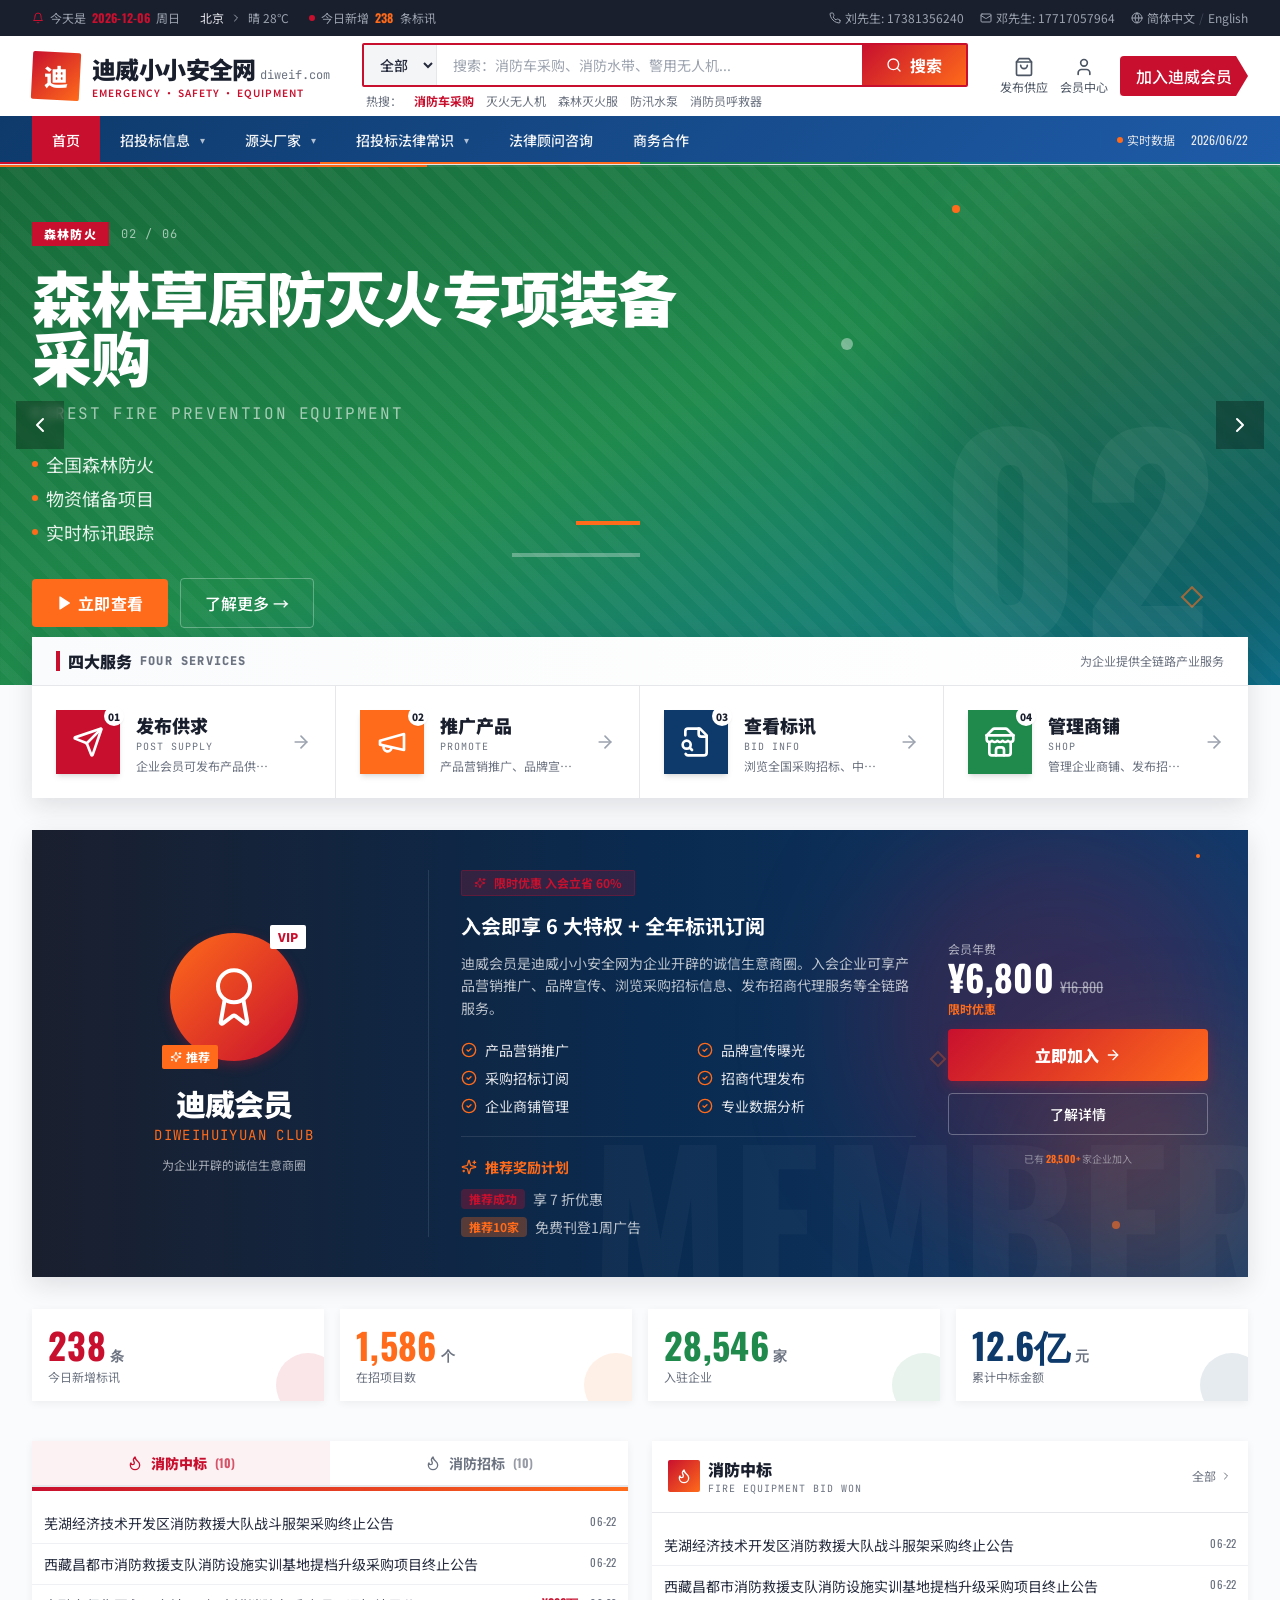
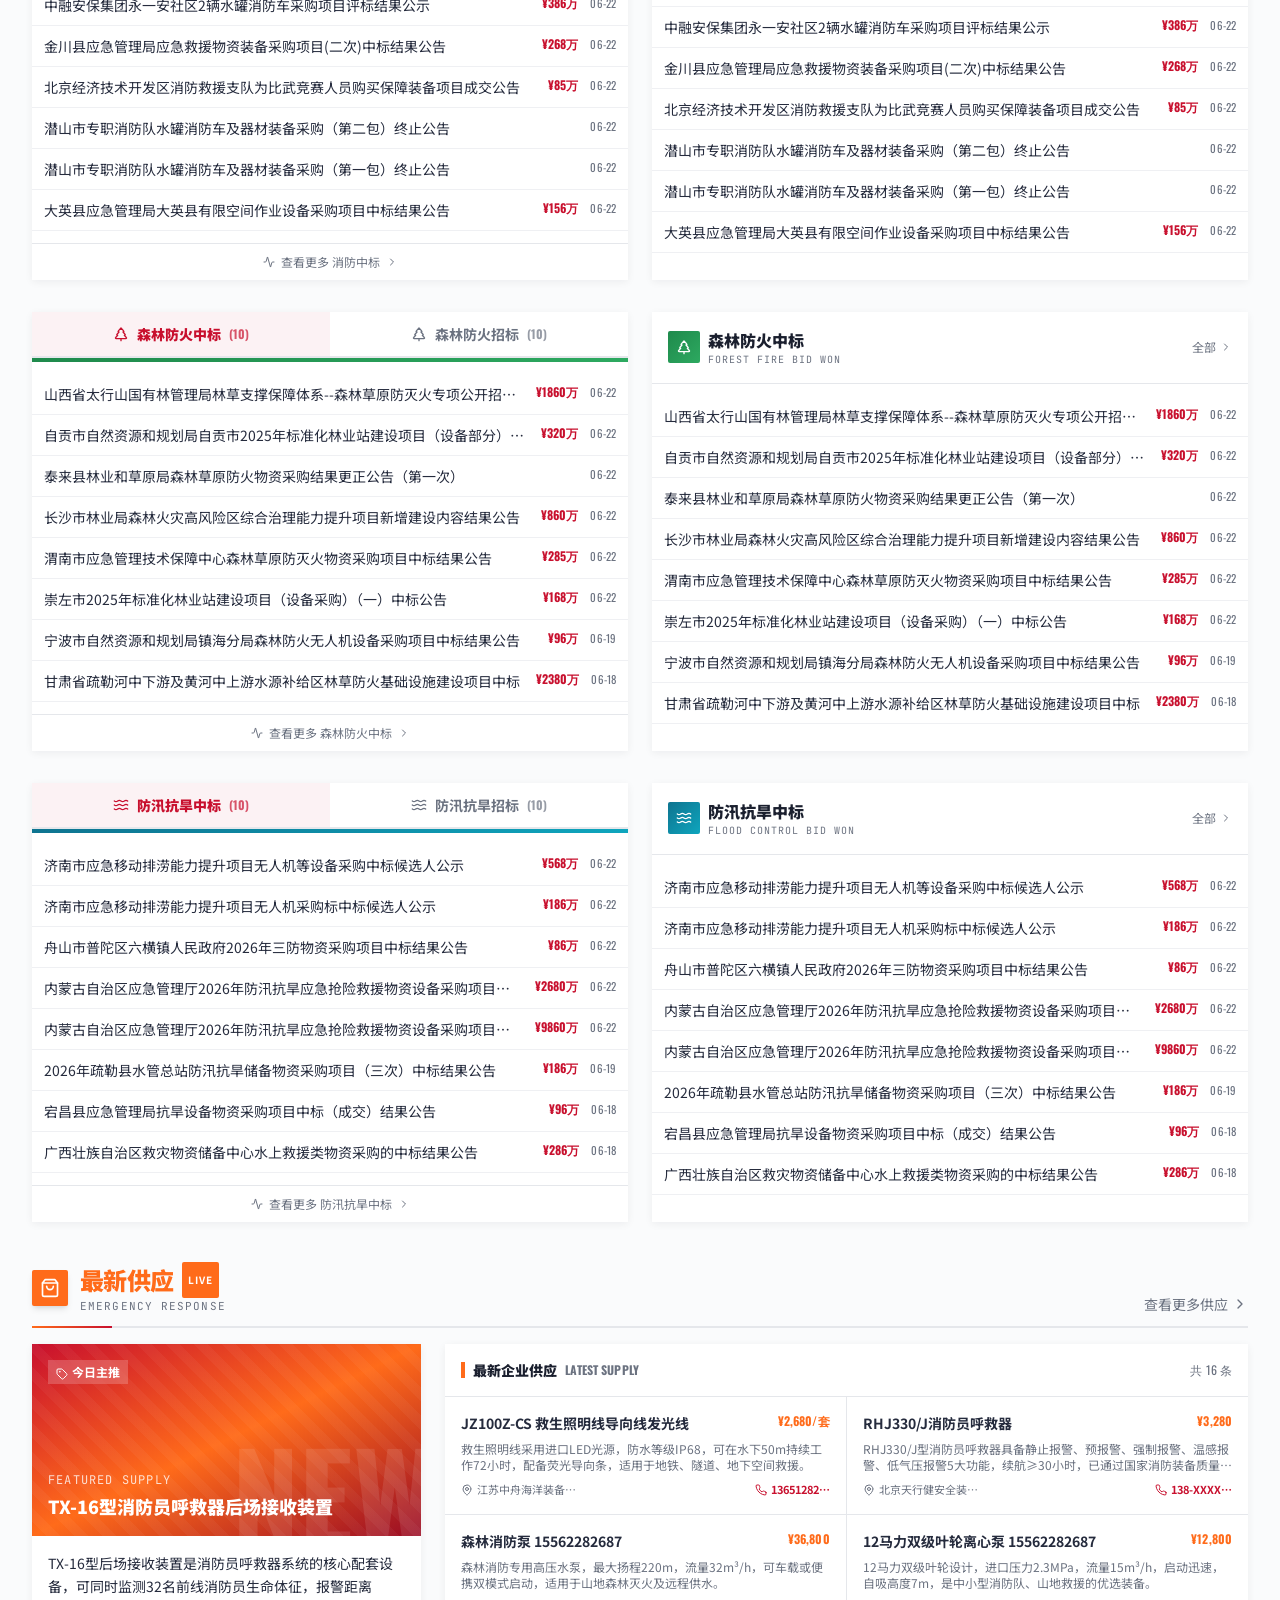
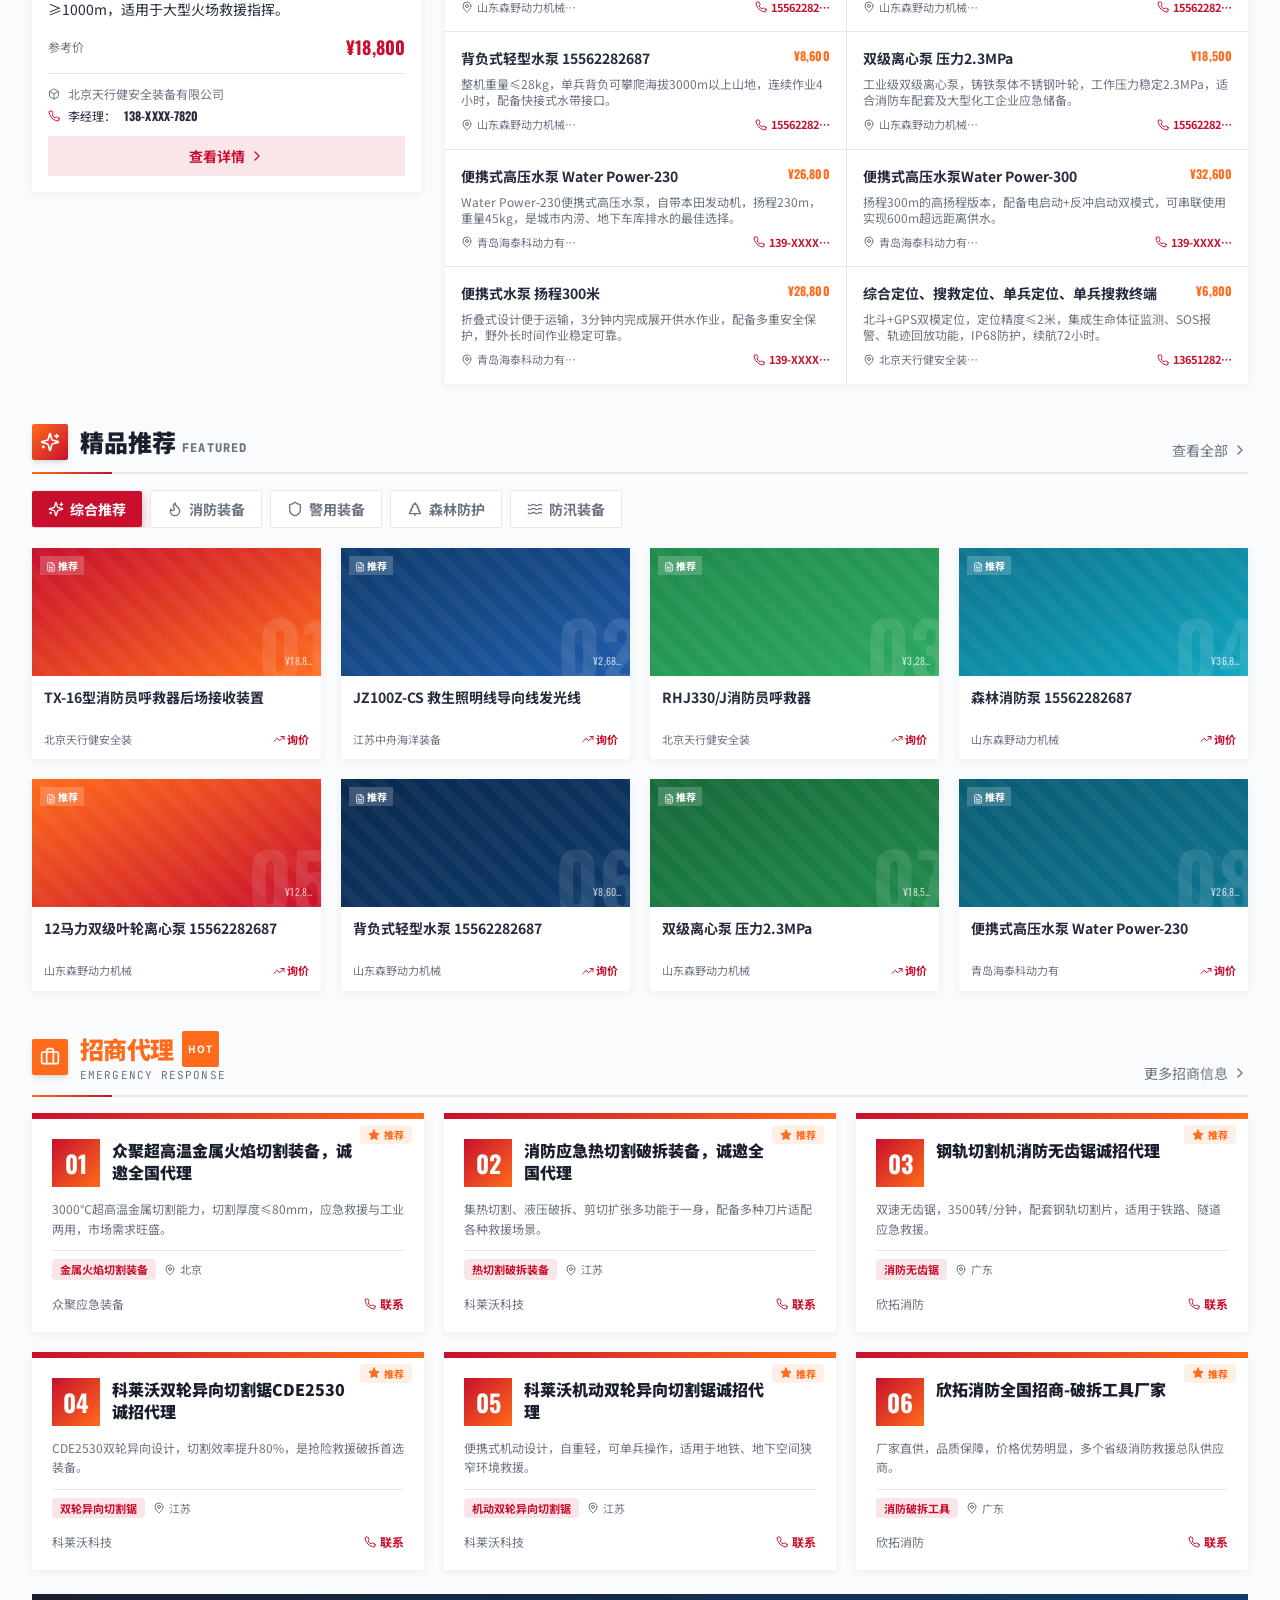
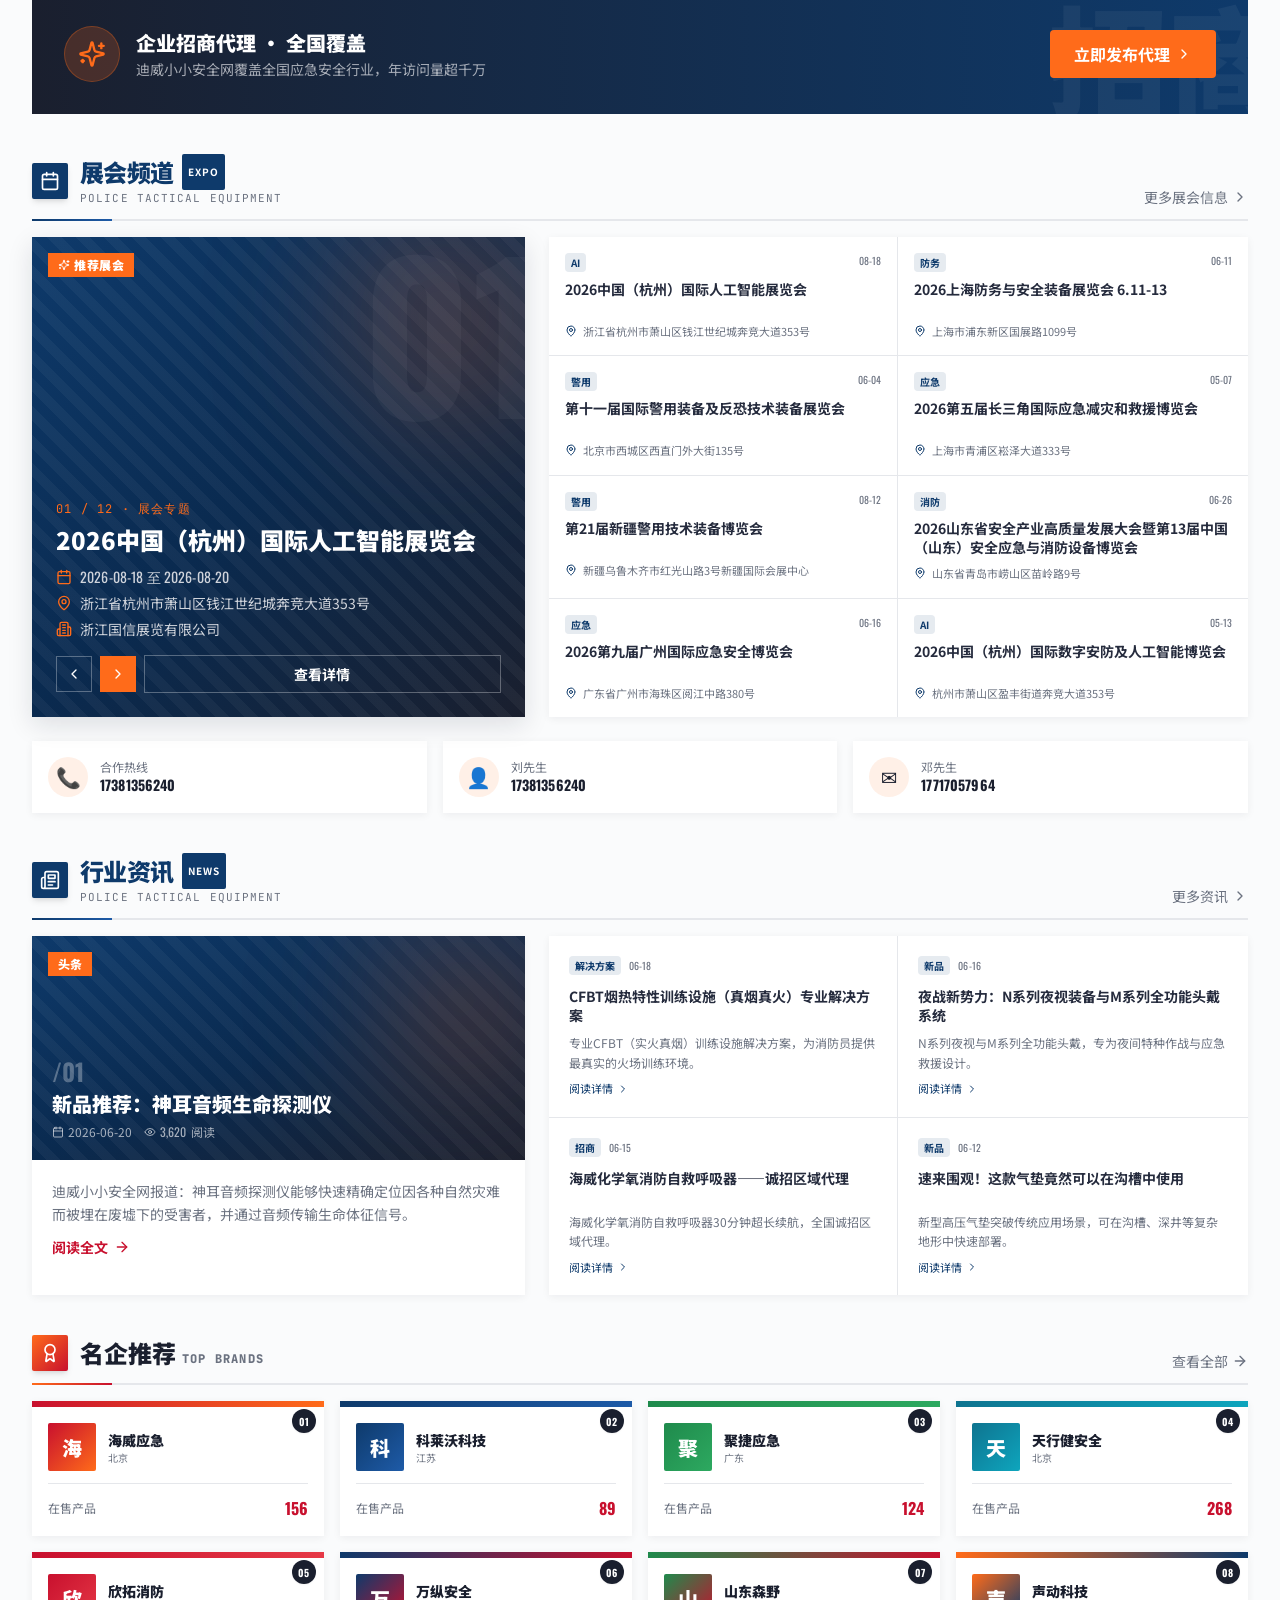
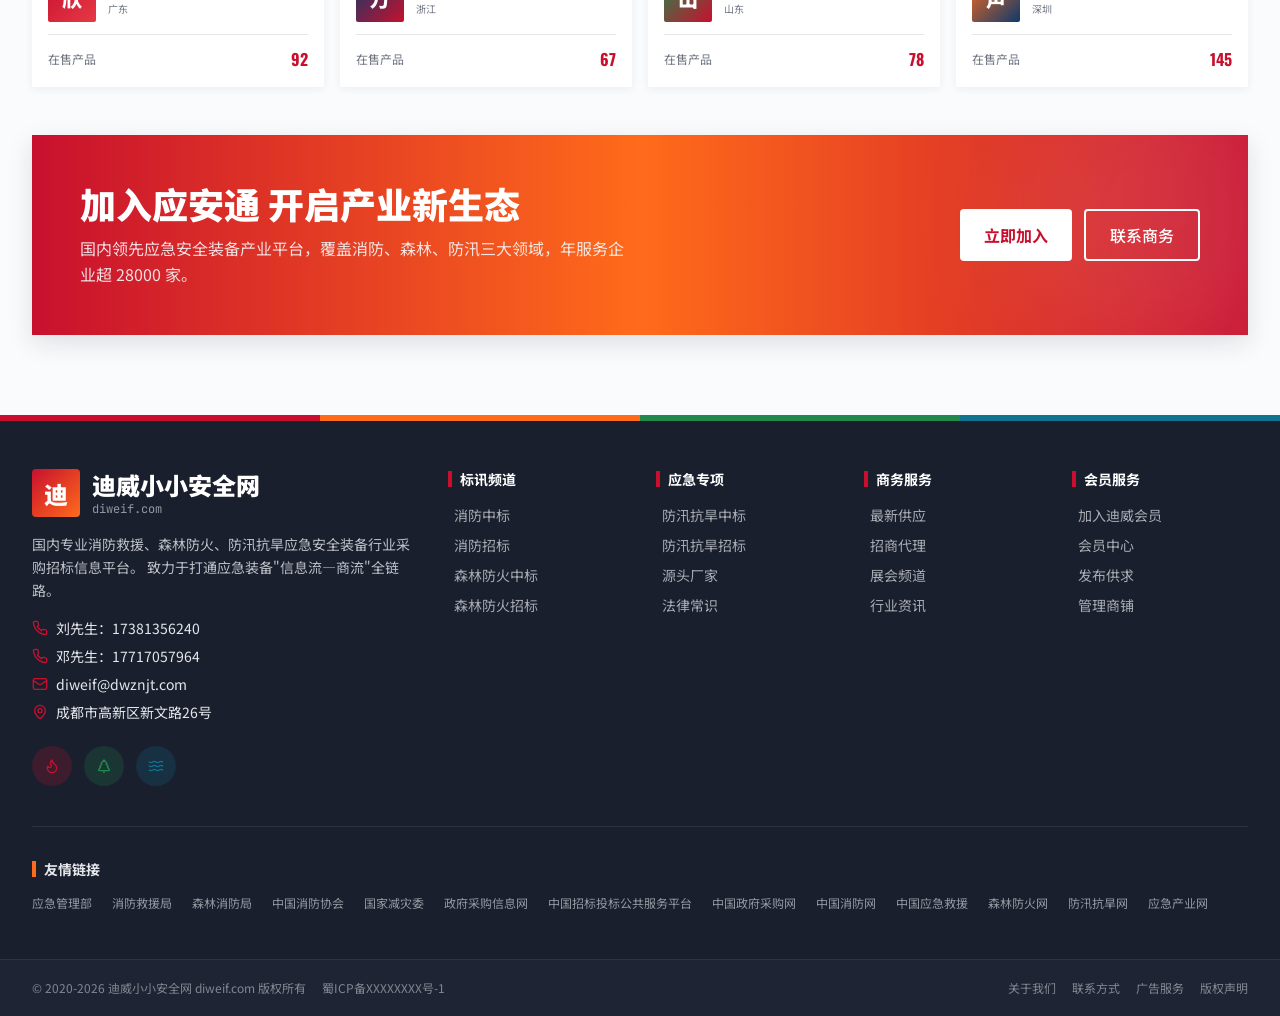
==== commit a8ccb4fb: "Deploy: HashRouter + 404.html for SPA" ====
--- a/index.html
+++ b/index.html
@@ -2,7 +2,7 @@
 <html lang="zh-CN">
   <head>
     <meta charset="UTF-8" />
-    <link rel="icon" type="image/svg+xml" href="/favicon.svg" />
+    <link rel="icon" type="image/svg+xml" href="./favicon.svg" />
     <meta name="viewport" content="width=device-width, initial-scale=1.0" />
     <meta name="description" content="迪威小小安全网 - 中国领先的消防救援、警用装备、森林防火、防汛抗旱应急安全装备采购招标信息平台" />
     <meta name="keywords" content="迪威小小安全网,消防装备,警用装备,森林防火,防汛抗旱,应急救援,招标中标,采购信息" />
@@ -13,8 +13,8 @@
       href="https://fonts.googleapis.com/css2?family=Noto+Sans+SC:wght@300;400;500;700;900&family=Oswald:wght@400;500;600;700&family=JetBrains+Mono:wght@400;600&display=swap"
       rel="stylesheet"
     />
-    <script type="module" crossorigin src="/assets/index-B-1jZ_po.js"></script>
-    <link rel="stylesheet" crossorigin href="/assets/index-BImk8y1i.css">
+    <script type="module" crossorigin src="./assets/index-DvEXpfoW.js"></script>
+    <link rel="stylesheet" crossorigin href="./assets/index-BImk8y1i.css">
   </head>
   <body>
     <div id="app"></div>
